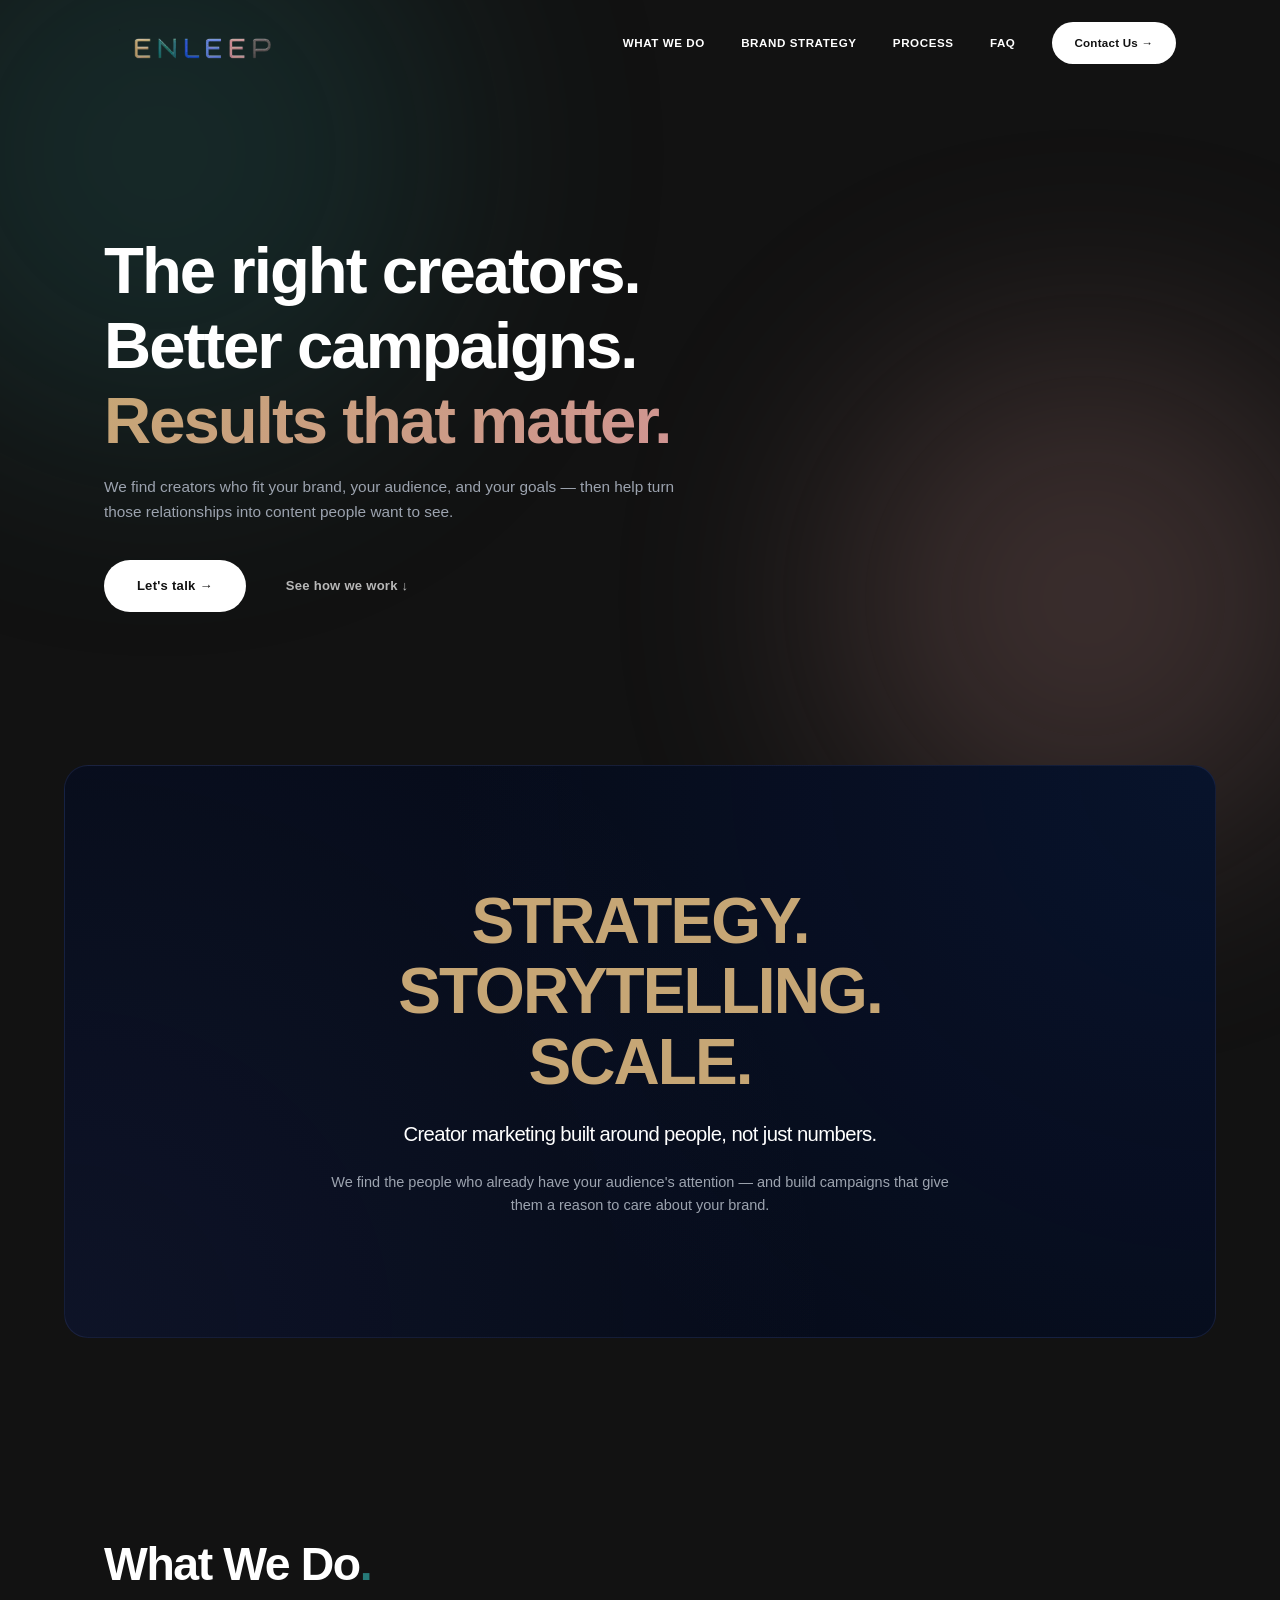
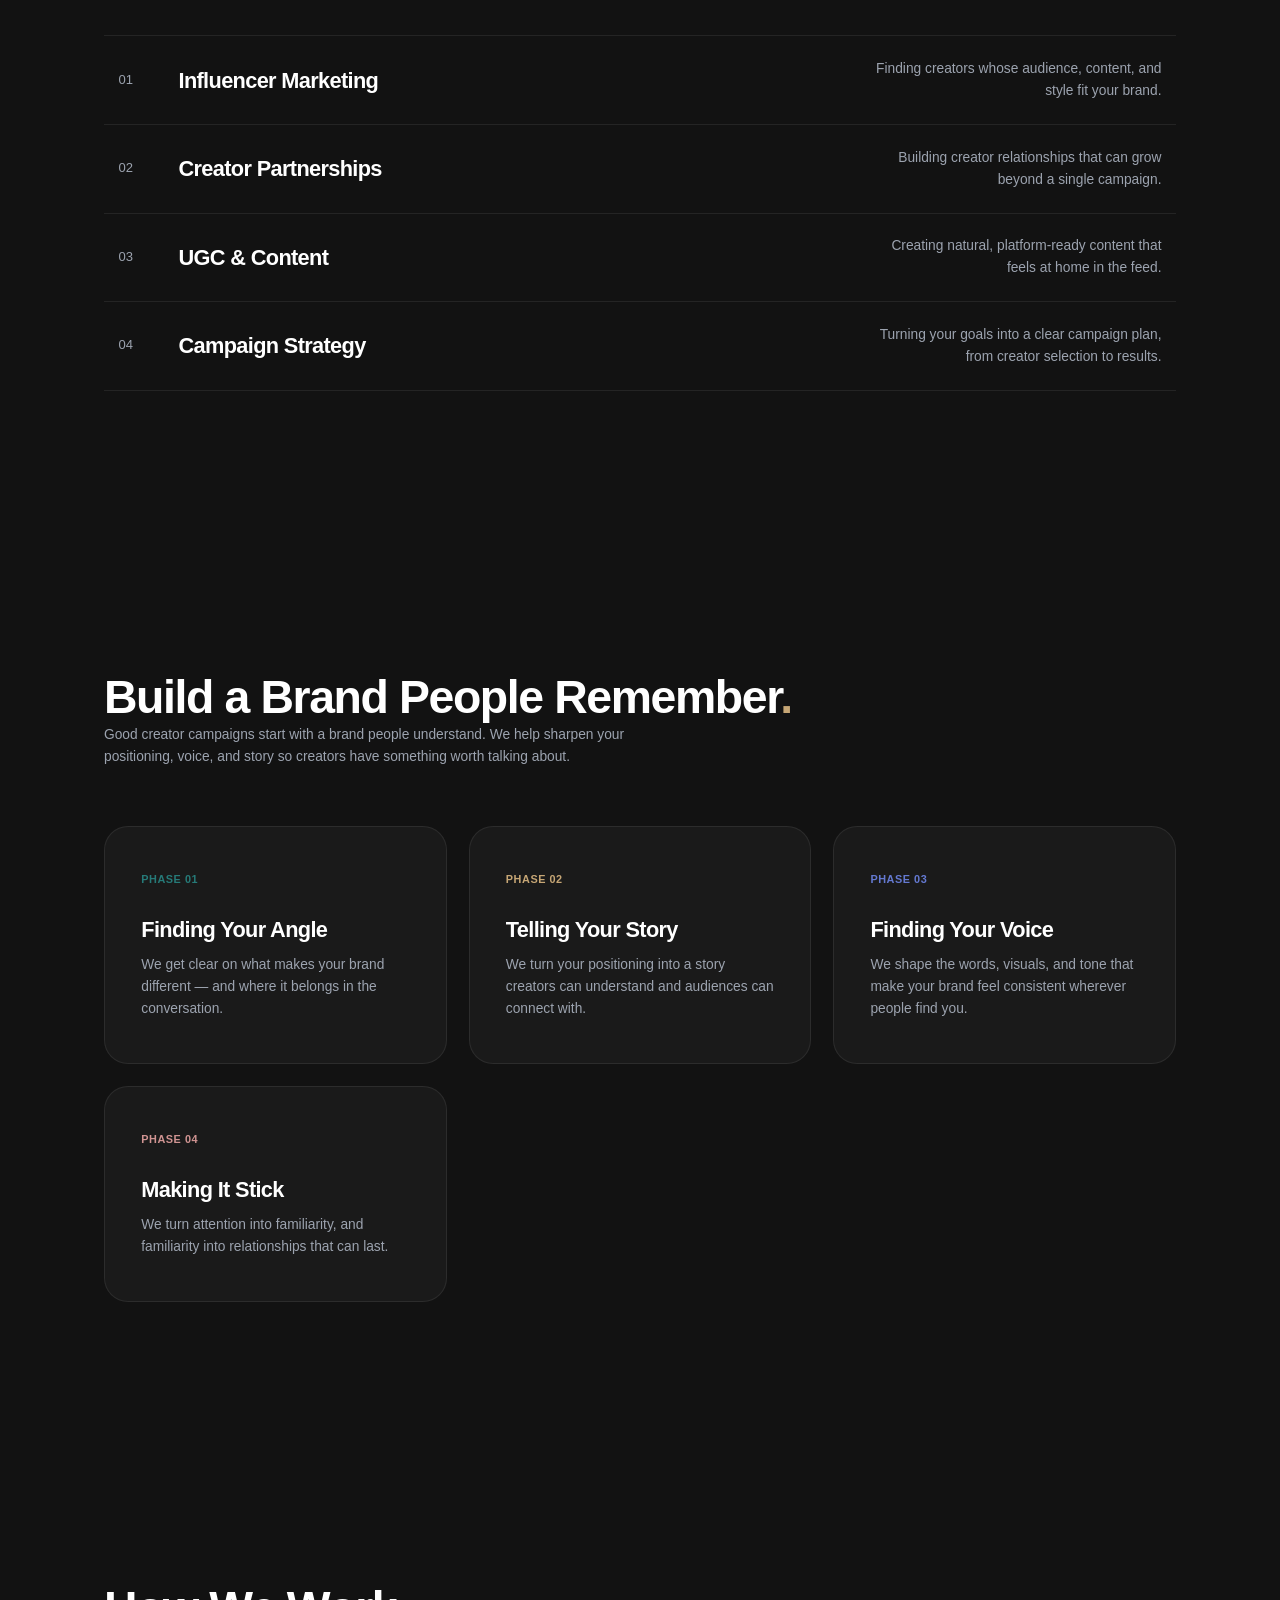
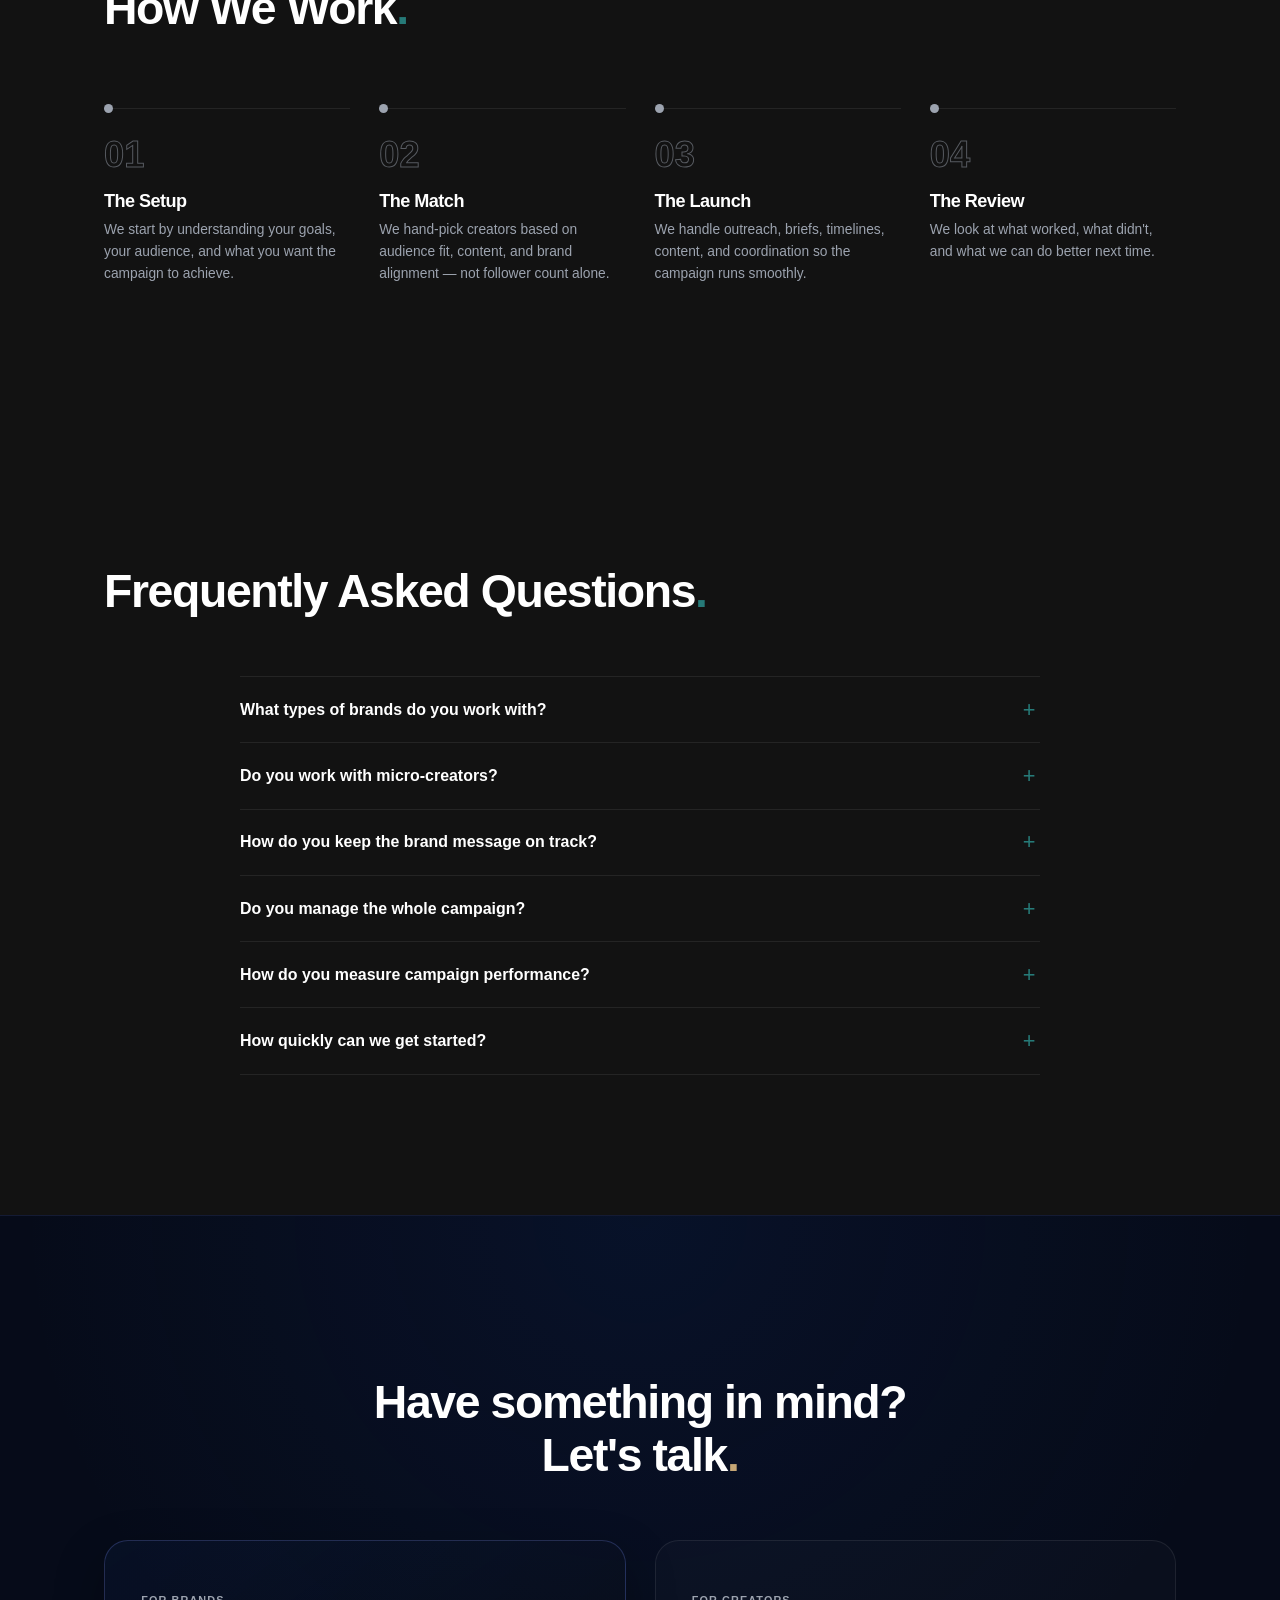
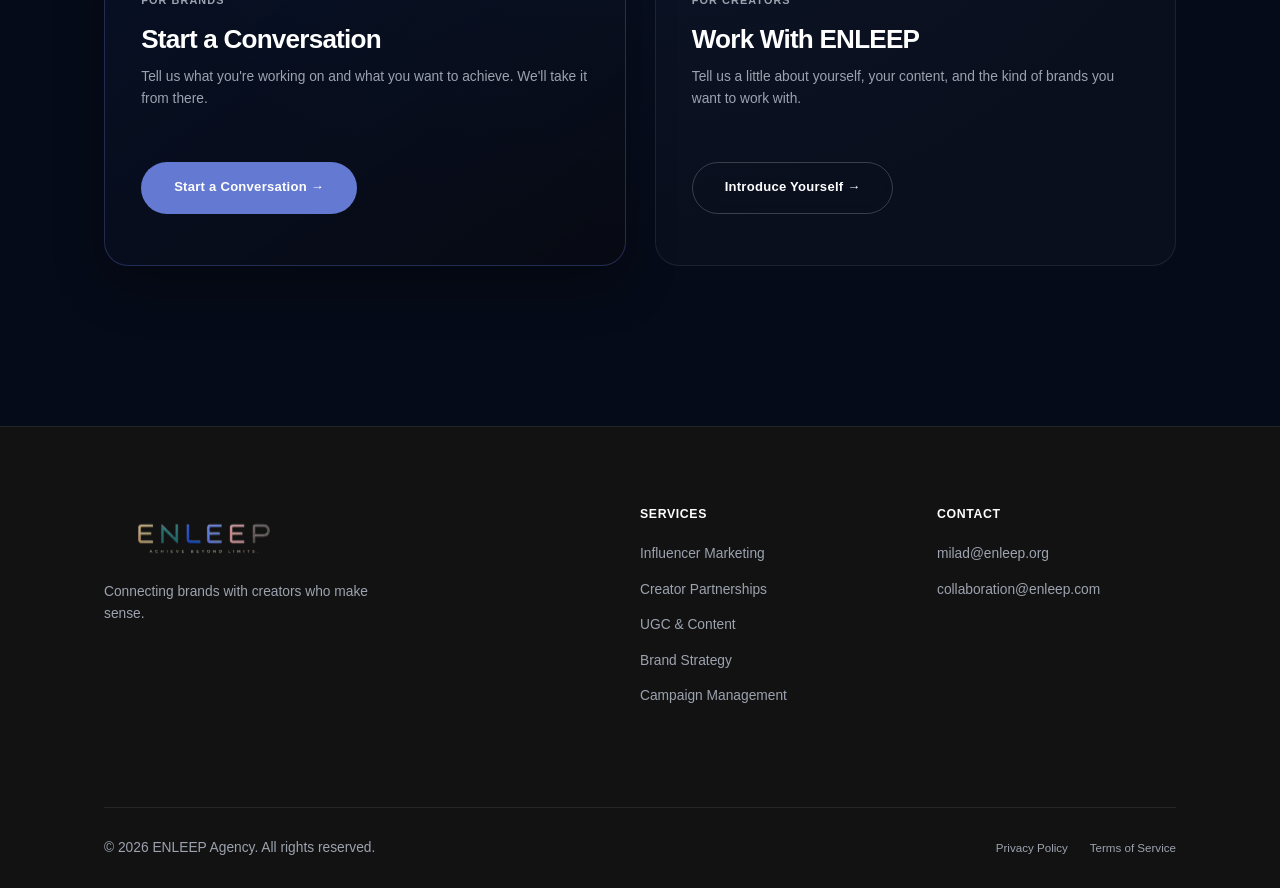
==== index.html @ 85635256 "Update index.html" ====
<!DOCTYPE html>
<html lang="en">
<head>
    <link rel="icon" type="image/png" href="favicon.png">
    <meta charset="UTF-8">
    <meta name="viewport" content="width=device-width, initial-scale=1.0">
    <title>Influencer Marketing Agency | Creator Partnerships & UGC | ENLEEP</title>
    <meta name="description" content="ENLEEP is an influencer marketing agency connecting brands with relevant creators through influencer campaigns, UGC, creator partnerships and strategic content.">
    <meta name="robots" content="index, follow">
    <link rel="canonical" href="https://enleep.com/">
    <meta property="og:title" content="ENLEEP | Influencer Marketing & Creator Partnerships">
    <meta property="og:description" content="Connect your brand with the right creators through influencer campaigns, UGC and strategic content.">
    <meta property="og:url" content="https://enleep.com/">
    <meta property="og:type" content="website">
    <meta property="og:site_name" content="ENLEEP">
    
    <!-- Stylesheet -->
    <link rel="stylesheet" href="style.css">
    
    <!-- Scripts -->
    <script src="script.js" defer></script>
    
    <!-- Structured Data / Schema -->
    <script type="application/ld+json">
    {
      "@context": "https://schema.org",
      "@type": "Organization",
      "name": "ENLEEP",
      "url": "https://enleep.com/",
      "description": "ENLEEP is an influencer marketing agency connecting brands with creators through influencer campaigns, UGC, creator partnerships and strategic content."
    }
    </script>
    <script type="application/ld+json">
    {
      "@context": "https://schema.org",
      "@type": "WebSite",
      "name": "ENLEEP",
      "url": "https://enleep.com/"
    }
    </script>
</head>
<body>

    <!-- Ambient Glows (Simplified & Calmer) -->
    <div class="ambient-orb orb-1"></div>
    <div class="ambient-orb orb-2"></div>

    <!-- HEADER -->
    <header id="navbar">
        <div class="container nav-inner">
            <a href="#home" class="logo" aria-label="Go to homepage">
                <img src="assets/logo-header-small.webp" alt="ENLEEP Logo" width="280" height="54" fetchpriority="high">
            </a>
            <button class="menu-btn" id="menu-toggle" type="button" aria-expanded="false" aria-controls="nav-links" aria-label="Open navigation menu">
                ☰
            </button>
            <nav class="nav-links" id="nav-links">
                <a href="#work" class="nav-item">What We Do</a>
                <a href="#branding" class="nav-item">Brand Strategy</a>
                <a href="#process" class="nav-item">Process</a>
                <a href="#faq" class="nav-item">FAQ</a>
                <a href="#contact" class="btn btn-primary nav-cta">Contact Us &rarr;</a>
            </nav>
        </div>
    </header>

    <main>
        <!-- HERO -->
        <section class="hero" id="home">
            <div class="container">
                <div class="hero-content">
                    <h1>The right creators.<br>Better campaigns.<br><span class="text-accent-gradient">Results that matter.</span></h1>
                    <p>We find creators who fit your brand, your audience, and your goals — then help turn those relationships into content people want to see.</p>
                    <div class="btn-wrap">
                        <a href="#contact" class="btn btn-primary">Let's talk &rarr;</a>
                        <a href="#process" class="btn btn-subtle">See how we work &darr;</a>
                    </div>
                </div>
            </div>
        </section>

        <!-- STRATEGY SECTION -->
        <section class="strategy-section">
            <div class="container">
                <div class="strategy-content">
                    <h2 class="fade-up">Strategy<span class="dot-gold">.</span><br>Storytelling<span class="dot-gold">.</span><br>Scale<span class="dot-gold">.</span></h2>
                    <h3 class="strategy-subtitle fade-up delay-1">Creator marketing built around people, not just numbers.</h3>
                    <p class="fade-up delay-2">We find the people who already have your audience's attention — and build campaigns that give them a reason to care about your brand.</p>
                </div>
            </div>
        </section>

        <!-- WHAT WE DO -->
        <section id="work">
            <div class="container">
                <h2 class="fade-up">What We Do<span class="dot-teal">.</span></h2>
                <div class="service-rows fade-up delay-1">
                    <div class="service-row">
                        <span class="s-num">01</span>
                        <h3 class="s-title">Influencer Marketing</h3>
                        <p class="s-desc">Finding creators whose audience, content, and style fit your brand.</p>
                    </div>
                    <div class="service-row">
                        <span class="s-num">02</span>
                        <h3 class="s-title">Creator Partnerships</h3>
                        <p class="s-desc">Building creator relationships that can grow beyond a single campaign.</p>
                    </div>
                    <div class="service-row">
                        <span class="s-num">03</span>
                        <h3 class="s-title">UGC & Content</h3>
                        <p class="s-desc">Creating natural, platform-ready content that feels at home in the feed.</p>
                    </div>
                    <div class="service-row">
                        <span class="s-num">04</span>
                        <h3 class="s-title">Campaign Strategy</h3>
                        <p class="s-desc">Turning your goals into a clear campaign plan, from creator selection to results.</p>
                    </div>
                </div>
            </div>
        </section>

        <!-- BRAND STRATEGY -->
        <section id="branding">
            <div class="container">
                <h2 class="fade-up">Build a Brand People Remember<span class="dot-gold">.</span></h2>
                <p class="fade-up delay-1" style="max-width: 550px;">Good creator campaigns start with a brand people understand. We help sharpen your positioning, voice, and story so creators have something worth talking about.</p>
                
                <div class="editorial-grid">
                    <div class="ed-card fade-up">
                        <span class="ed-number">Phase 01</span>
                        <h3>Finding Your Angle</h3>
                        <p>We get clear on what makes your brand different — and where it belongs in the conversation.</p>
                    </div>
                    <div class="ed-card fade-up delay-1">
                        <span class="ed-number">Phase 02</span>
                        <h3>Telling Your Story</h3>
                        <p>We turn your positioning into a story creators can understand and audiences can connect with.</p>
                    </div>
                    <div class="ed-card fade-up delay-2">
                        <span class="ed-number">Phase 03</span>
                        <h3>Finding Your Voice</h3>
                        <p>We shape the words, visuals, and tone that make your brand feel consistent wherever people find you.</p>
                    </div>
                    <div class="ed-card fade-up delay-3">
                        <span class="ed-number">Phase 04</span>
                        <h3>Making It Stick</h3>
                        <p>We turn attention into familiarity, and familiarity into relationships that can last.</p>
                    </div>
                </div>
            </div>
        </section>

        <!-- HOW WE WORK -->
        <section id="process">
            <div class="container">
                <h2 class="fade-up">How We Work<span class="dot-teal">.</span></h2>
                
                <div class="process-grid">
                    <div class="step fade-up delay-1">
                        <span class="step-num">01</span>
                        <h3>The Setup</h3>
                        <p>We start by understanding your goals, your audience, and what you want the campaign to achieve.</p>
                    </div>
                    <div class="step fade-up delay-2">
                        <span class="step-num">02</span>
                        <h3>The Match</h3>
                        <p>We hand-pick creators based on audience fit, content, and brand alignment — not follower count alone.</p>
                    </div>
                    <div class="step fade-up delay-3">
                        <span class="step-num">03</span>
                        <h3>The Launch</h3>
                        <p>We handle outreach, briefs, timelines, content, and coordination so the campaign runs smoothly.</p>
                    </div>
                    <div class="step fade-up delay-4">
                        <span class="step-num">04</span>
                        <h3>The Review</h3>
                        <p>We look at what worked, what didn't, and what we can do better next time.</p>
                    </div>
                </div>
            </div>
        </section>

        <!-- FAQ SECTION -->
        <section id="faq" class="faq-section">
            <div class="container">
                <h2 class="fade-up text-center">Frequently Asked Questions<span class="dot-teal">.</span></h2>
                
                <div class="faq-container fade-up delay-1">
                    <div class="faq-item">
                        <button class="faq-question" aria-expanded="false" aria-controls="faq-ans-1" id="faq-btn-1">
                            What types of brands do you work with? 
                            <span class="faq-icon"></span>
                        </button>
                        <div class="faq-answer-wrapper" id="faq-ans-1" role="region" aria-labelledby="faq-btn-1">
                            <div class="faq-answer">
                                <p>We work with brands that want to build stronger relationships with their audience through creators. The category matters less than the fit between the brand, creator, and audience.</p>
                            </div>
                        </div>
                    </div>
                    <div class="faq-item">
                        <button class="faq-question" aria-expanded="false" aria-controls="faq-ans-2" id="faq-btn-2">
                            Do you work with micro-creators? 
                            <span class="faq-icon"></span>
                        </button>
                        <div class="faq-answer-wrapper" id="faq-ans-2" role="region" aria-labelledby="faq-btn-2">
                            <div class="faq-answer">
                                <p>Yes. We work with creators at different stages. The right creator depends on the audience, content, campaign goal, and brand fit — not follower count alone.</p>
                            </div>
                        </div>
                    </div>
                    <div class="faq-item">
                        <button class="faq-question" aria-expanded="false" aria-controls="faq-ans-3" id="faq-btn-3">
                            How do you keep the brand message on track? 
                            <span class="faq-icon"></span>
                        </button>
                        <div class="faq-answer-wrapper" id="faq-ans-3" role="region" aria-labelledby="faq-btn-3">
                            <div class="faq-answer">
                                <p>We agree on the key messages and campaign guidelines upfront, then give creators room to communicate them in their own voice.</p>
                            </div>
                        </div>
                    </div>
                    <div class="faq-item">
                        <button class="faq-question" aria-expanded="false" aria-controls="faq-ans-4" id="faq-btn-4">
                            Do you manage the whole campaign? 
                            <span class="faq-icon"></span>
                        </button>
                        <div class="faq-answer-wrapper" id="faq-ans-4" role="region" aria-labelledby="faq-btn-4">
                            <div class="faq-answer">
                                <p>Yes. Depending on the campaign, we can handle creator selection, outreach, coordination, content, and reporting.</p>
                            </div>
                        </div>
                    </div>
                    <div class="faq-item">
                        <button class="faq-question" aria-expanded="false" aria-controls="faq-ans-5" id="faq-btn-5">
                            How do you measure campaign performance? 
                            <span class="faq-icon"></span>
                        </button>
                        <div class="faq-answer-wrapper" id="faq-ans-5" role="region" aria-labelledby="faq-btn-5">
                            <div class="faq-answer">
                                <p>We agree on the goal before the campaign starts, then track the numbers that matter for that goal — from reach and engagement to traffic and conversions.</p>
                            </div>
                        </div>
                    </div>
                    <div class="faq-item">
                        <button class="faq-question" aria-expanded="false" aria-controls="faq-ans-6" id="faq-btn-6">
                            How quickly can we get started? 
                            <span class="faq-icon"></span>
                        </button>
                        <div class="faq-answer-wrapper" id="faq-ans-6" role="region" aria-labelledby="faq-btn-6">
                            <div class="faq-answer">
                                <p>It depends on the campaign and creator requirements. Once we understand what you need, we'll give you a clear timeline.</p>
                            </div>
                        </div>
                    </div>
                </div>
            </div>
        </section>

        <!-- DUAL CTA (For Brands & Creators) -->
        <section class="cta-section" id="contact">
            <div class="container">
                <div class="cta-header">
                    <h2 class="fade-up">Have something in mind?<br>Let's talk<span class="dot-gold">.</span></h2>
                </div>
                <div class="dual-contact fade-up delay-1">
                    <!-- For Brands -->
                    <div class="contact-card primary-card">
                        <div>
                            <span class="eyebrow">For Brands</span>
                            <h3>Start a Conversation</h3>
                            <p>Tell us what you're working on and what you want to achieve. We'll take it from there.</p>
                        </div>
                        <div>
                            <a href="mailto:milad@enleep.org" class="btn btn-primary">Start a Conversation &rarr;</a>
                        </div>
                    </div>
                    
                    <!-- For Creators -->
                    <div class="contact-card secondary-card">
                        <div>
                            <span class="eyebrow">For Creators</span>
                            <h3>Work With ENLEEP</h3>
                            <p>Tell us a little about yourself, your content, and the kind of brands you want to work with.</p>
                        </div>
                        <div>
                            <a href="mailto:collaboration@enleep.com" class="btn btn-outline">Introduce Yourself &rarr;</a>
                        </div>
                    </div>
                </div>
            </div>
        </section>
    </main>

    <!-- FOOTER -->
    <footer>
        <div class="container">
            <div class="footer-grid">
                <div>
                    <a href="#home" aria-label="Go to homepage">
                        <img src="assets/logo-footer-small.webp" alt="ENLEEP Logo" class="footer-logo" width="200" height="53" decoding="async">
                    </a>
                    <p class="footer-desc">Connecting brands with creators who make sense.</p>
                </div>
                
                <div class="footer-links">
                    <h4>Services</h4>
                    <ul>
                        <li><a href="#work">Influencer Marketing</a></li>
                        <li><a href="#work">Creator Partnerships</a></li>
                        <li><a href="#work">UGC & Content</a></li>
                        <li><a href="#branding">Brand Strategy</a></li>
                        <li><a href="#process">Campaign Management</a></li>
                    </ul>
                </div>

                <div class="footer-links" id="footer-contact">
                    <h4>Contact</h4>
                    <ul>
                        <li><a href="mailto:milad@enleep.org">milad@enleep.org</a></li>
                        <li><a href="mailto:collaboration@enleep.com">collaboration@enleep.com</a></li>
                    </ul>
                </div>
            </div>

            <div class="footer-bottom">
                <p>&copy; 2026 ENLEEP Agency. All rights reserved.</p>
                <div style="display: flex; gap: 1.5rem;">
                    <a href="privacy.html">Privacy Policy</a>
                    <a href="terms.html">Terms of Service</a>
                </div>
            </div>
        </div>
    </footer>
</body>
</html>
---- style.css ----
/* ==========================================
    AGENCY DESIGN SYSTEM & VARIABLES
    ========================================== */
:root {
    /* Backgrounds */
    --color-bg-main: #121212;
    --color-bg-secondary: #1A1A1A;
    --color-bg-deep: #0A0A0A;
    --color-bg-navy: #060B19;

    /* Brand Colors */
    --color-brand-gold: #C6A675;
    --color-brand-teal: #267A78;
    --color-brand-blue: #184DB3;
    --color-brand-periwinkle: #6479D1;
    --color-brand-rose: #D09492;
    --color-brand-taupe: #867D7A;

    /* Typography */
    --color-text-primary: #FFFFFF;
    --color-text-muted: #9CA3AF;
    --font-main: -apple-system, BlinkMacSystemFont, "Segoe UI", Roboto, Helvetica, Arial, sans-serif;
    
    /* Utilities */
    --transition-fast: all 0.3s cubic-bezier(0.25, 1, 0.5, 1);
    --transition-smooth: all 0.6s cubic-bezier(0.16, 1, 0.3, 1);
    --border-light: rgba(255, 255, 255, 0.08);
    --radius-lg: 24px;
}

/* Reset & Base Setup */
* { margin: 0; padding: 0; box-sizing: border-box; }
html { scroll-behavior: smooth; font-size: 14.5px; } 

body {
    font-family: var(--font-main);
    background-color: var(--color-bg-main);
    color: var(--color-text-primary);
    line-height: 1.6;
    -webkit-font-smoothing: antialiased;
    -moz-osx-font-smoothing: grayscale;
    overflow-x: hidden;
}

/* Accessibility: Visible Focus States */
*:focus-visible {
    outline: 2px solid var(--color-brand-gold);
    outline-offset: 4px;
}

/* Ambient Orbs */
.ambient-orb {
    position: fixed;
    border-radius: 50%;
    filter: blur(120px);
    opacity: 0.22;
    z-index: -1;
    pointer-events: none;
}
.orb-1 { top: -15%; left: -10%; width: 45vw; height: 45vw; background: var(--color-brand-teal); }
.orb-2 { bottom: 5%; right: -5%; width: 40vw; height: 40vw; background: var(--color-brand-rose); }
.orb-3 { top: 35%; left: 50%; width: 35vw; height: 35vw; background: var(--color-brand-periwinkle); opacity: 0.15; transform: translate(-50%, -50%); }
.orb-4 { bottom: -10%; left: 10%; width: 30vw; height: 30vw; background: var(--color-brand-gold); opacity: 0.12; }

/* Typography */
h1, h2, h3, h4 {
    font-weight: 800;
    letter-spacing: -0.03em;
    line-height: 1.15;
    color: var(--color-text-primary);
}

h1 { font-size: clamp(2.8rem, 6vw, 4.5rem); } 
h2 { font-size: clamp(2rem, 4vw, 3.2rem); } 
h3 { font-size: clamp(1.2rem, 2vw, 1.5rem); } 
h4 { font-size: 1.05rem; }

p {
    font-size: 0.95rem;
    font-weight: 400;
    color: var(--color-text-muted);
}

.text-accent-gradient {
    background: linear-gradient(135deg, var(--color-brand-gold), var(--color-brand-rose));
    -webkit-background-clip: text;
    -webkit-text-fill-color: transparent;
}

.dot-teal { color: var(--color-brand-teal); }
.dot-gold { color: var(--color-brand-gold); }

/* Layout */
.container {
    width: 100%;
    max-width: 1200px;
    margin: 0 auto;
    padding: 0 5%;
}

section {
    padding: 140px 0;
    position: relative;
}

a {
    text-decoration: none;
    color: inherit;
    transition: var(--transition-fast);
}

/* Buttons */
.btn-wrap {
    display: flex;
    gap: 1.2rem;
    flex-wrap: wrap;
    margin-top: 2.5rem;
}

.btn {
    display: inline-flex;
    align-items: center;
    justify-content: center;
    padding: 1rem 2.2rem;
    font-weight: 700;
    font-size: 0.9rem;
    letter-spacing: 0.02em;
    border-radius: 100px;
    cursor: pointer;
    transition: var(--transition-smooth);
    text-align: center;
    border: 1px solid transparent;
}

.btn-primary {
    background-color: var(--color-text-primary);
    color: var(--color-bg-main);
}

.btn-primary:hover {
    transform: translateY(-3px);
    box-shadow: 0 10px 20px rgba(255,255,255,0.15);
    background-color: var(--color-brand-gold);
    color: #fff;
}

.btn-outline {
    background-color: transparent;
    color: var(--color-text-primary);
    border-color: var(--border-light);
    backdrop-filter: blur(10px);
}

.btn-outline:hover {
    border-color: var(--color-brand-teal);
    color: var(--color-brand-teal);
    background-color: rgba(38,122,120,0.05);
    transform: translateY(-3px);
}

.btn-subtle {
    background-color: transparent;
    color: var(--color-text-primary);
    opacity: 0.7;
    padding: 1rem 1.5rem;
}

.btn-subtle:hover {
    opacity: 1;
    transform: translateY(-3px);
    background-color: rgba(255,255,255,0.03);
    border-radius: 100px;
}

/* Scroll Animations */
.fade-up {
    opacity: 1;
    transform: none;
    transition: var(--transition-smooth);
}

.fade-up.in-view {
    opacity: 1;
    transform: translateY(0);
}

.delay-1 { transition-delay: 0.1s; }
.delay-2 { transition-delay: 0.2s; }
.delay-3 { transition-delay: 0.3s; }

/* ==========================================
    HEADER & NAVIGATION
    ========================================== */
header {
    position: fixed;
    top: 0;
    width: 100%;
    z-index: 100;
    padding: 1.5rem 0;
    transition: var(--transition-smooth);
}

header.scrolled {
    padding: 1rem 0;
    background: rgba(18,18,18,0.9);
    backdrop-filter: blur(20px);
    border-bottom: 1px solid var(--border-light);
}

.nav-inner {
    display: flex;
    justify-content: space-between;
    align-items: center;
}

.logo img {
    width: 200px;
    height: auto;
    transition: opacity 0.3s ease;
    display: block;
}

.logo:hover img {
    opacity: 0.7;
}

.nav-links {
    display: flex;
    gap: 2.5rem;
    align-items: center;
}

.nav-links a.nav-item {
    font-size: 0.8rem;
    font-weight: 600;
    text-transform: uppercase;
    letter-spacing: 0.05em;
    color: var(--color-text-primary);
    position: relative;
}

.nav-links a.nav-item::after {
    content: '';
    position: absolute;
    bottom: -4px;
    left: 0;
    width: 0;
    height: 1px;
    background: var(--color-brand-gold);
    transition: var(--transition-smooth);
}

.nav-links a.nav-item:hover::after {
    width: 100%;
}

.nav-cta {
    padding: 0.75rem 1.5rem;
    font-size: 0.8rem;
}

.menu-btn {
    display: none;
    background: none;
    border: none;
    color: #fff;
    font-size: 1.8rem;
    cursor: pointer;
    padding: 0.5rem;
}

/* ==========================================
    HERO
    ========================================== */
.hero {
    min-height: 85vh;
    display: flex;
    align-items: center;
    padding-top: 140px;
    padding-bottom: 60px;
}

.hero-content {
    max-width: 850px;
}

.hero h1 {
    margin-bottom: 1.2rem;
}

.hero p {
    font-size: clamp(1.05rem, 1.2vw, 1.2rem);
    max-width: 600px;
    color: var(--color-text-muted);
}

/* ==========================================
    STRATEGY SECTION
    ========================================== */
.strategy-section {
    padding: 120px 0;
    margin: 0 5% 60px;
    background-color: var(--color-bg-navy);
    background-image: 
        radial-gradient(circle at 100% 0%, rgba(24, 77, 179, 0.12) 0%, transparent 60%),
        radial-gradient(circle at 0% 100%, rgba(100, 121, 209, 0.08) 0%, transparent 60%);
    border-radius: var(--radius-lg);
    border: 1px solid rgba(100, 121, 209, 0.15);
    text-align: center;
}

.strategy-content {
    max-width: 900px;
    margin: 0 auto;
    padding: 0 2rem;
}

.strategy-content h2 {
    font-size: clamp(2.5rem, 5vw, 4.5rem);
    color: var(--color-brand-gold);
    text-transform: uppercase;
    line-height: 1.1;
    margin-bottom: 1.5rem;
}

.strategy-subtitle {
    font-size: clamp(1.1rem, 2vw, 1.4rem);
    color: var(--color-text-primary);
    font-weight: 500;
    margin-bottom: 1.5rem;
    line-height: 1.5;
}

.strategy-content p {
    font-size: 1rem;
    color: var(--color-text-muted);
    max-width: 650px;
    margin: 0 auto;
}

/* ==========================================
    WHAT WE DO
    ========================================== */
.service-rows {
    margin-top: 3rem;
    border-top: 1px solid var(--border-light);
}

.service-row {
    display: grid;
    grid-template-columns: 60px 1.4fr 1fr;
    align-items: center;
    padding: 1.5rem 1rem;
    border-bottom: 1px solid var(--border-light);
    transition: var(--transition-smooth);
}

.service-row:hover {
    padding-left: 2rem;
    border-bottom-color: transparent;
}

.service-row:nth-child(1):hover { background-color: var(--color-brand-teal); }
.service-row:nth-child(2):hover { background-color: var(--color-brand-blue); }
.service-row:nth-child(3):hover { background-color: var(--color-brand-periwinkle); }
.service-row:nth-child(4):hover { background-color: var(--color-brand-rose); }

.service-row:hover * { color: #fff; }

.s-num {
    font-size: 0.9rem;
    font-weight: 500;
    color: var(--color-text-muted);
    transition: var(--transition-fast);
}

.s-title {
    font-size: clamp(1.2rem, 2vw, 1.5rem);
    font-weight: 700;
    transition: var(--transition-fast);
    margin: 0;
}

.s-desc {
    font-size: 0.95rem;
    color: var(--color-text-muted);
    transition: var(--transition-fast);
    justify-self: end;
    text-align: right;
    max-width: 300px;
    margin: 0;
}

/* ==========================================
    BRAND STRATEGY
    ========================================== */
.editorial-grid {
    display: grid;
    grid-template-columns: repeat(auto-fit, minmax(260px, 1fr));
    gap: 1.5rem;
    margin-top: 4rem;
}

.ed-card {
    padding: 3rem 2.5rem;
    border: 1px solid var(--border-light);
    border-radius: var(--radius-lg);
    background: var(--color-bg-secondary);
    transition: var(--transition-smooth);
}

.ed-card:nth-child(1):hover {
    border-color: var(--color-brand-teal);
    transform: translateY(-5px);
    background: rgba(38,122,120,0.05);
}

.ed-card:nth-child(2):hover {
    border-color: var(--color-brand-gold);
    transform: translateY(-5px);
    background: rgba(198,166,117,0.05);
}

.ed-card:nth-child(3):hover {
    border-color: var(--color-brand-periwinkle);
    transform: translateY(-5px);
    background: rgba(100,121,209,0.05);
}

.ed-card:nth-child(4):hover {
    border-color: var(--color-brand-rose);
    transform: translateY(-5px);
    background: rgba(208,148,146,0.05);
}

.ed-number {
    font-size: 0.75rem;
    font-weight: 700;
    letter-spacing: 0.05em;
    text-transform: uppercase;
    margin-bottom: 2rem;
    display: block;
}

.ed-card:nth-child(1) .ed-number { color: var(--color-brand-teal); }
.ed-card:nth-child(2) .ed-number { color: var(--color-brand-gold); }
.ed-card:nth-child(3) .ed-number { color: var(--color-brand-periwinkle); }
.ed-card:nth-child(4) .ed-number { color: var(--color-brand-rose); }

.ed-card h3 {
    margin-bottom: 0.8rem;
}

/* ==========================================
    HOW WE WORK
    ========================================== */
.process-grid {
    display: grid;
    grid-template-columns: repeat(4, 1fr);
    gap: 2rem;
    margin-top: 5rem;
}

.step {
    padding-top: 2rem;
    position: relative;
    transition: var(--transition-smooth);
}

.step::before {
    content: '';
    position: absolute;
    top: 0;
    left: 0;
    right: 0;
    height: 1px;
    background: var(--border-light);
    transition: var(--transition-smooth);
}

.step::after {
    content: '';
    position: absolute;
    top: -4px;
    left: 0;
    width: 9px;
    height: 9px;
    border-radius: 50%;
    background: var(--color-text-muted);
    transition: var(--transition-smooth);
}

.step:hover::before { background: var(--color-brand-gold); }
.step:hover::after {
    background: var(--color-brand-gold);
    box-shadow: 0 0 12px rgba(198, 166, 117, 0.6);
}

.step-num {
    font-size: 2.5rem;
    font-weight: 800;
    color: transparent;
    -webkit-text-stroke: 1px var(--color-text-muted);
    opacity: 0.5;
    line-height: 1;
    margin-bottom: 1.2rem;
    display: block;
    transition: var(--transition-smooth);
}

.step:hover .step-num {
    -webkit-text-stroke: 1px var(--color-brand-gold);
    opacity: 1;
}

.step h3 {
    font-size: 1.25rem;
    margin-bottom: 0.5rem;
    color: var(--color-text-primary);
}


/* ==========================================
    FAQ SECTION
    ========================================== */
.faq-container {
    max-width: 800px;
    margin: 4rem auto 0;
    border-top: 1px solid var(--border-light);
}

.faq-item {
    border-bottom: 1px solid var(--border-light);
    transition: var(--transition-fast);
}

.faq-question {
    width: 100%;
    text-align: left;
    background: none;
    border: none;
    font-family: inherit;
    font-size: 1.1rem;
    font-weight: 600;
    color: var(--color-text-primary);
    display: flex;
    justify-content: space-between;
    align-items: center;
    cursor: pointer;
    padding: 1.5rem 0;
    margin: 0;
    transition: var(--transition-fast);
}

.faq-question:hover {
    color: var(--color-brand-gold);
}

.faq-icon {
    position: relative;
    width: 1.5rem;
    height: 1.5rem;
    display: flex;
    align-items: center;
    justify-content: center;
    color: var(--color-brand-teal);
    font-size: 1.5rem;
    font-weight: 300;
    flex-shrink: 0;
    margin-left: 1rem;
}

.faq-icon::before { content: '+'; position: absolute; }
.faq-question[aria-expanded="true"] .faq-icon::before { content: '−'; }

.faq-answer-wrapper {
    display: grid;
    grid-template-rows: 0fr;
    transition: grid-template-rows 0.4s cubic-bezier(0.16, 1, 0.3, 1);
}

.faq-question[aria-expanded="true"] + .faq-answer-wrapper {
    grid-template-rows: 1fr;
}

.faq-answer { overflow: hidden; }

.faq-answer p {
    margin-top: 0;
    margin-bottom: 1.5rem;
    font-size: 0.95rem;
    color: var(--color-text-muted);
    line-height: 1.6;
    padding-right: 2rem;
}

/* ==========================================
    DUAL CTA SECTION
    ========================================== */
.cta-section {
    padding: 160px 0;
    background-color: var(--color-bg-navy);
    background-image: radial-gradient(circle at 50% 0%, rgba(24, 77, 179, 0.1) 0%, transparent 60%);
    border-top: 1px solid rgba(100, 121, 209, 0.15);
}

.cta-header {
    text-align: center;
    max-width: 800px;
    margin: 0 auto 4rem;
}

.dual-contact {
    display: grid;
    grid-template-columns: repeat(auto-fit, minmax(300px, 1fr));
    gap: 2rem;
}

.contact-card {
    padding: 3.5rem 2.5rem;
    border-radius: var(--radius-lg);
    transition: var(--transition-smooth);
    display: flex;
    flex-direction: column;
    justify-content: space-between;
}

/* Primary Card (Brands) */
.contact-card.primary-card {
    background: linear-gradient(145deg, rgba(24, 77, 179, 0.08) 0%, rgba(10, 10, 10, 0.4) 100%);
    border: 1px solid rgba(100, 121, 209, 0.3);
    box-shadow: 0 20px 50px rgba(0,0,0,0.3);
}

.contact-card.primary-card:hover {
    border-color: var(--color-brand-periwinkle);
    background: linear-gradient(145deg, rgba(24, 77, 179, 0.15) 0%, rgba(10, 10, 10, 0.4) 100%);
    transform: translateY(-5px);
}

.contact-card.primary-card .btn-primary {
    background-color: var(--color-brand-periwinkle);
    color: #fff;
}

.contact-card.primary-card .btn-primary:hover {
    background-color: var(--color-brand-blue);
}

/* Secondary Card (Creators) */
.contact-card.secondary-card {
    background: rgba(255,255,255,0.02);
    border: 1px solid var(--border-light);
}

.contact-card.secondary-card:hover {
    border-color: rgba(208, 148, 146, 0.4);
    background: rgba(208, 148, 146, 0.05);
    transform: translateY(-5px);
}

.contact-card.secondary-card .btn-outline {
    border-color: rgba(255,255,255,0.2);
}

.contact-card.secondary-card .btn-outline:hover {
    border-color: var(--color-brand-rose);
    color: var(--color-brand-rose);
}

.eyebrow {
    display: block;
    font-size: 0.75rem;
    font-weight: 700;
    text-transform: uppercase;
    letter-spacing: 0.1em;
    color: var(--color-text-muted);
    margin-bottom: 1rem;
}

.contact-card h3 {
    font-size: 1.8rem;
    margin-bottom: 0.8rem;
}

.contact-card p {
    margin-bottom: 2.5rem;
    min-height: 60px;
}

/* ==========================================
    FOOTER
    ========================================== */
footer {
    padding: 80px 0 0;
    background-color: var(--color-bg-main);
    border-top: 1px solid var(--border-light);
}

.footer-grid {
    display: grid;
    grid-template-columns: 2fr 1fr 1fr;
    gap: 4rem;
    margin-bottom: 6rem;
}

.footer-logo {
    width: 200px;
    height: auto;
    aspect-ratio: 350 / 92;
    margin-bottom: 1.5rem;
    display: block;
}

.footer-desc {
    color: var(--color-text-muted);
    max-width: 280px;
    font-size: 0.95rem;
    line-height: 1.6;
}

.footer-links h4 {
    font-size: 0.85rem;
    letter-spacing: 0.05em;
    text-transform: uppercase;
    margin-bottom: 1.5rem;
    color: var(--color-text-primary);
}

.footer-links ul li { margin-bottom: 0.85rem; list-style: none; }

.footer-links a {
    font-size: 0.95rem;
    color: var(--color-text-muted);
    transition: var(--transition-fast);
}

.footer-links a:hover { color: var(--color-brand-gold); }

.footer-bottom {
    border-top: 1px solid var(--border-light);
    padding: 2rem 0;
    display: flex;
    justify-content: space-between;
    align-items: center;
    color: var(--color-text-muted);
    font-size: 0.8rem;
}


/* ==========================================
   RESPONSIVE / MOBILE 
   ========================================== */
@media (max-width: 900px) {
    .nav-links { gap: 1.5rem; }
    .logo img { width: 170px; }
    .service-row { grid-template-columns: 50px 1.4fr 1fr; }
    .process-grid { grid-template-columns: repeat(2, 1fr); }
    .footer-grid { grid-template-columns: 1fr 1fr; }
}

@media (max-width: 768px) {
    section { padding: 90px 0; }
    header { padding: 1rem 0; }
    .logo img { width: 150px; }

    /* Mobile Menu Settings */
    .menu-btn {
        display: flex;
        align-items: center;
        justify-content: center;
        position: relative;
        z-index: 110;
        width: 44px;
        height: 44px;
        padding: 0;
        background: transparent;
        border: 0;
        color: #fff;
        font-size: 1.8rem;
        cursor: pointer;
    }

    .nav-links { display: none; }

    .nav-links.active {
        display: flex;
        position: absolute;
        top: 80px; 
        left: 5%;
        right: 5%;
        flex-direction: column;
        align-items: stretch;
        gap: 0;
        padding: 1.5rem;
        background: rgba(18, 18, 18, 0.98);
        border: 1px solid var(--border-light);
        border-radius: 18px;
        box-shadow: 0 20px 50px rgba(0, 0, 0, 0.4);
        backdrop-filter: blur(20px);
        -webkit-backdrop-filter: blur(20px);
        z-index: 105;
    }

    .nav-links.active .nav-item {
        display: block;
        width: 100%;
        padding: 1rem;
        border-bottom: 1px solid var(--border-light);
    }
    
    .nav-links.active .nav-item:last-of-type {
        border-bottom: none;
    }

    .nav-links.active .nav-cta {
        width: 100%;
        margin-top: 1rem;
    }

    /* Services Layout Mobile */
    .service-row {
        grid-template-columns: 40px 1fr;
        gap: 0.75rem;
        padding: 1.25rem 0.5rem;
    }

    .s-desc {
        grid-column: 2;
        justify-self: start;
        text-align: left;
        max-width: 100%;
        margin-top: 0.25rem;
    }

    /* Process Mobile */
    .process-grid {
        grid-template-columns: 1fr;
        gap: 2.5rem;
    }

    /* Footer Mobile */
    .footer-grid {
        grid-template-columns: 1fr;
        gap: 3rem;
        margin-bottom: 4rem;
    }

    .footer-bottom {
        flex-direction: column;
        align-items: flex-start;
        gap: 1rem;
    }
}

@media (max-width: 480px) {
    .container { padding: 0 6%; }
    .btn { padding: 0.9rem 1.6rem; }
    
    .strategy-section {
        margin-left: 3%;
        margin-right: 3%;
        padding: 80px 0;
    }

    .strategy-content { padding: 0 1.25rem; }
    .service-row { padding: 1.15rem 0; }
    .footer-logo { width: 170px; }
    
    .nav-links.active {
        left: 6%;
        right: 6%;
    }
}
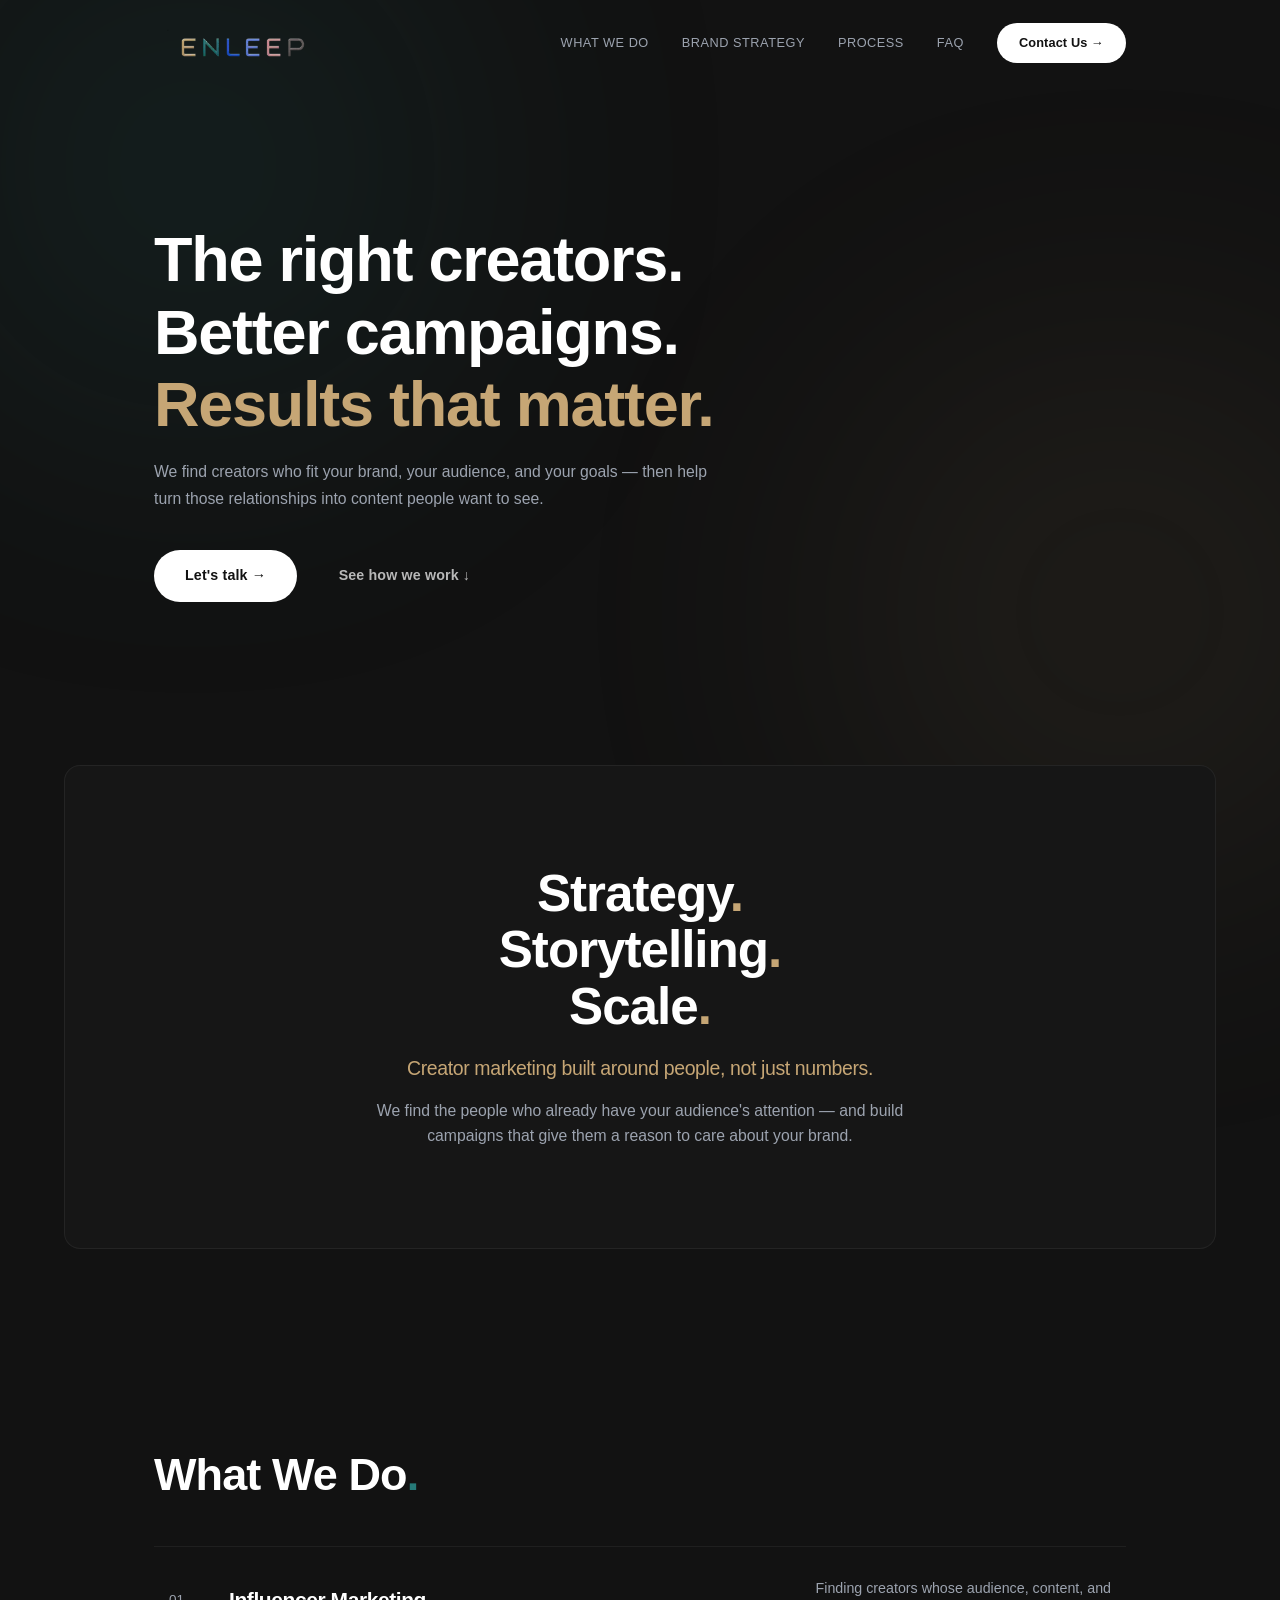
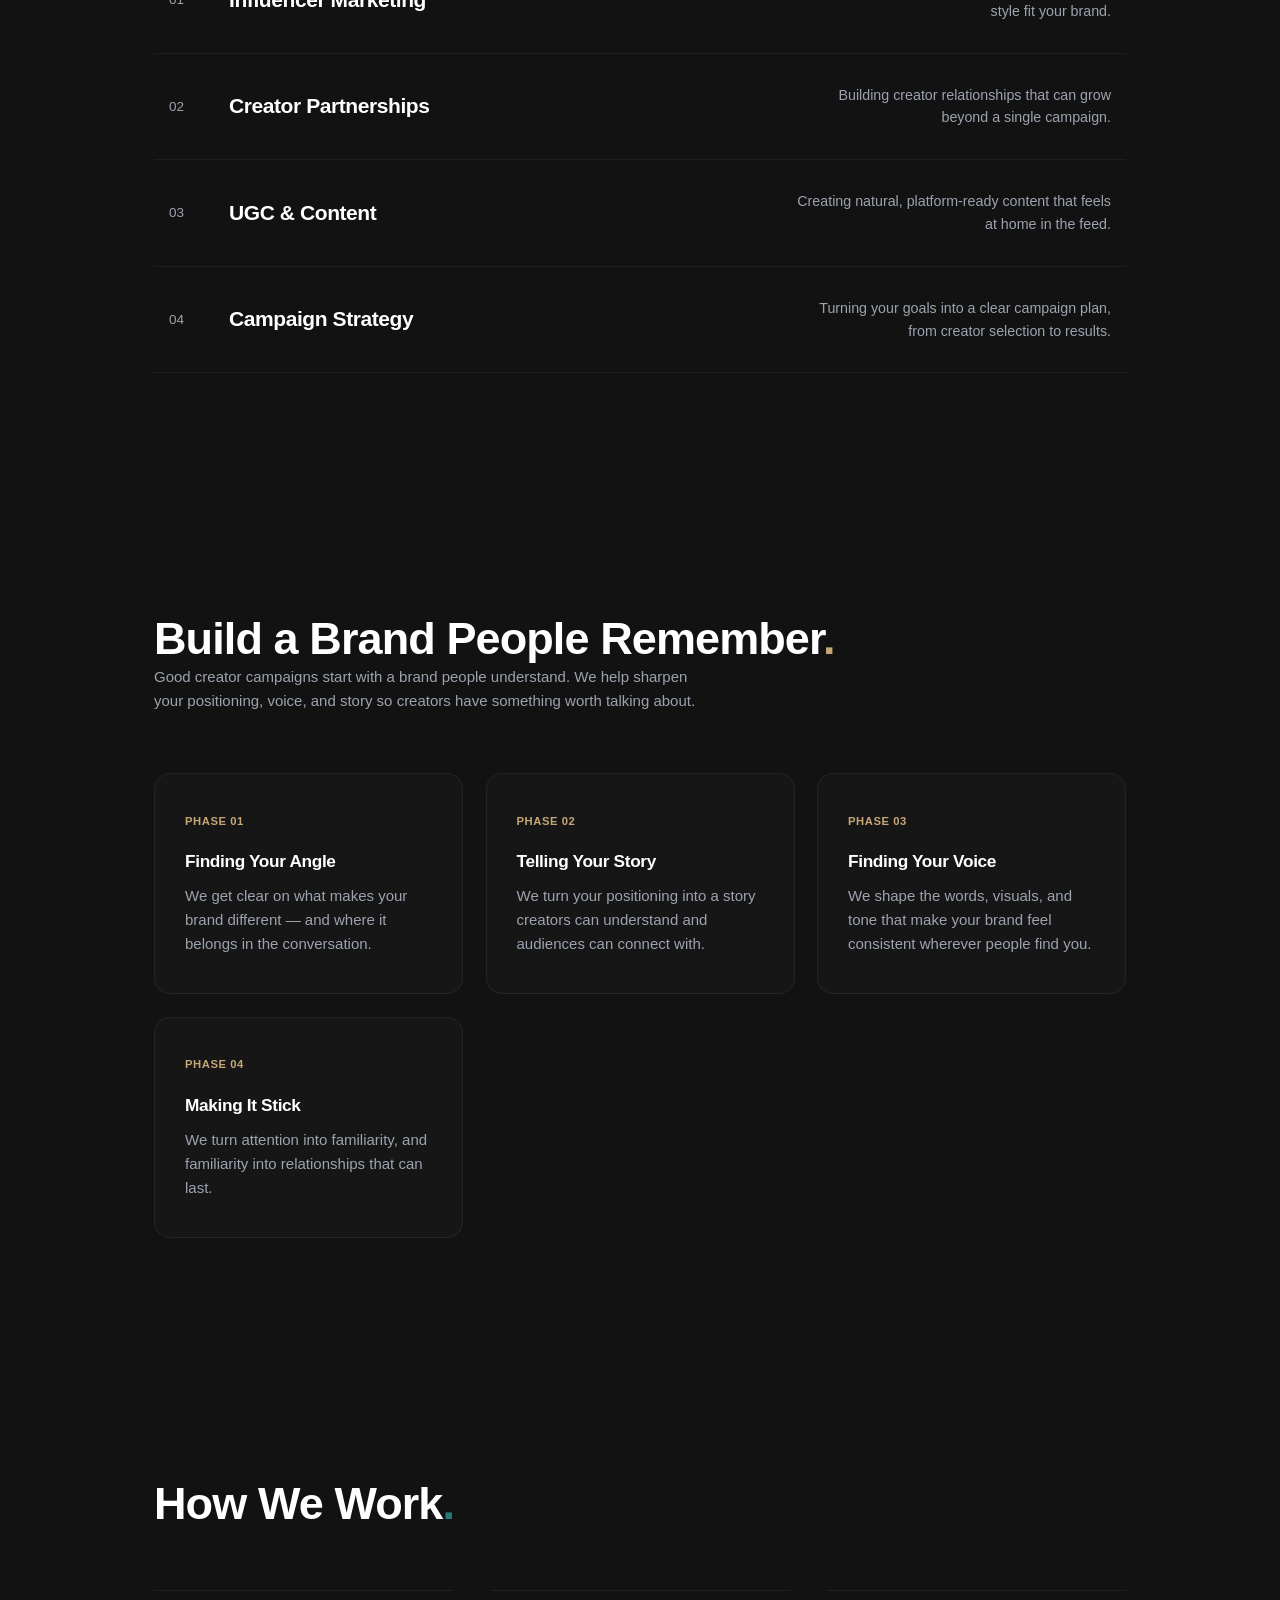
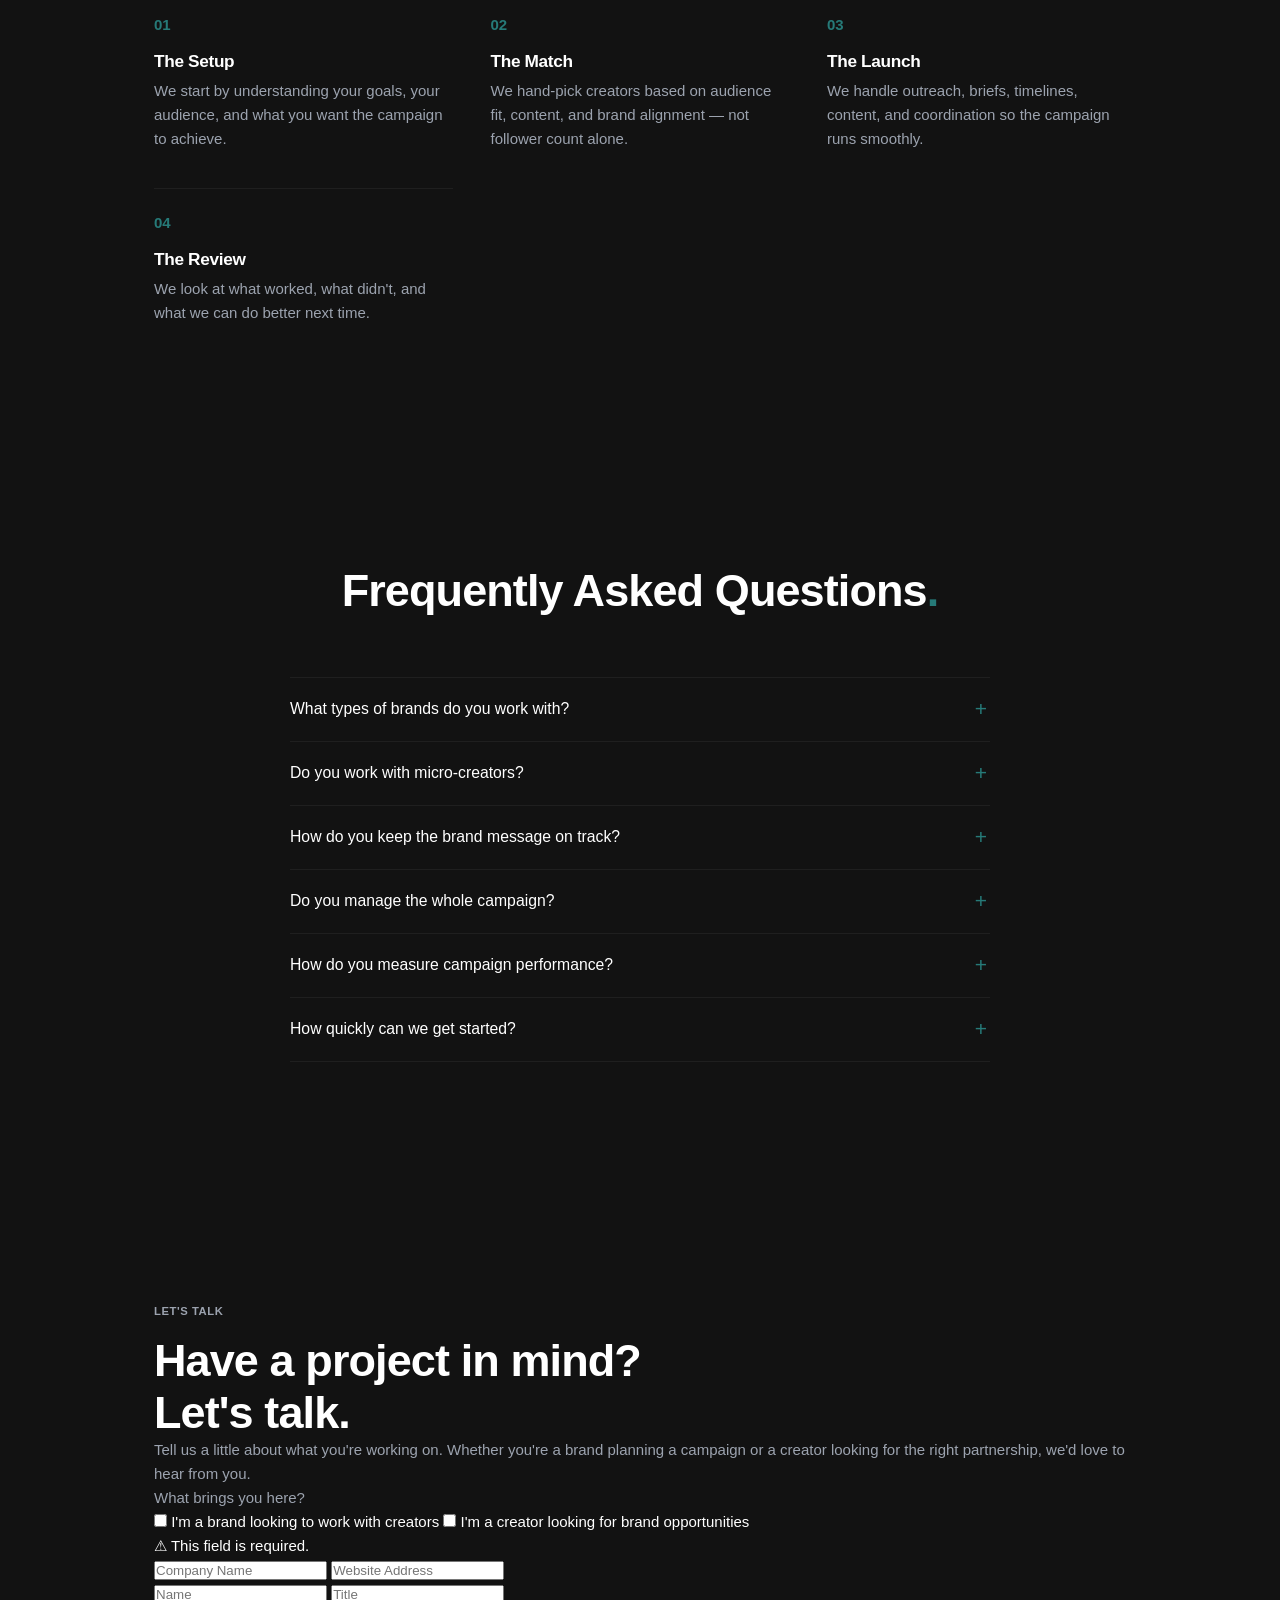
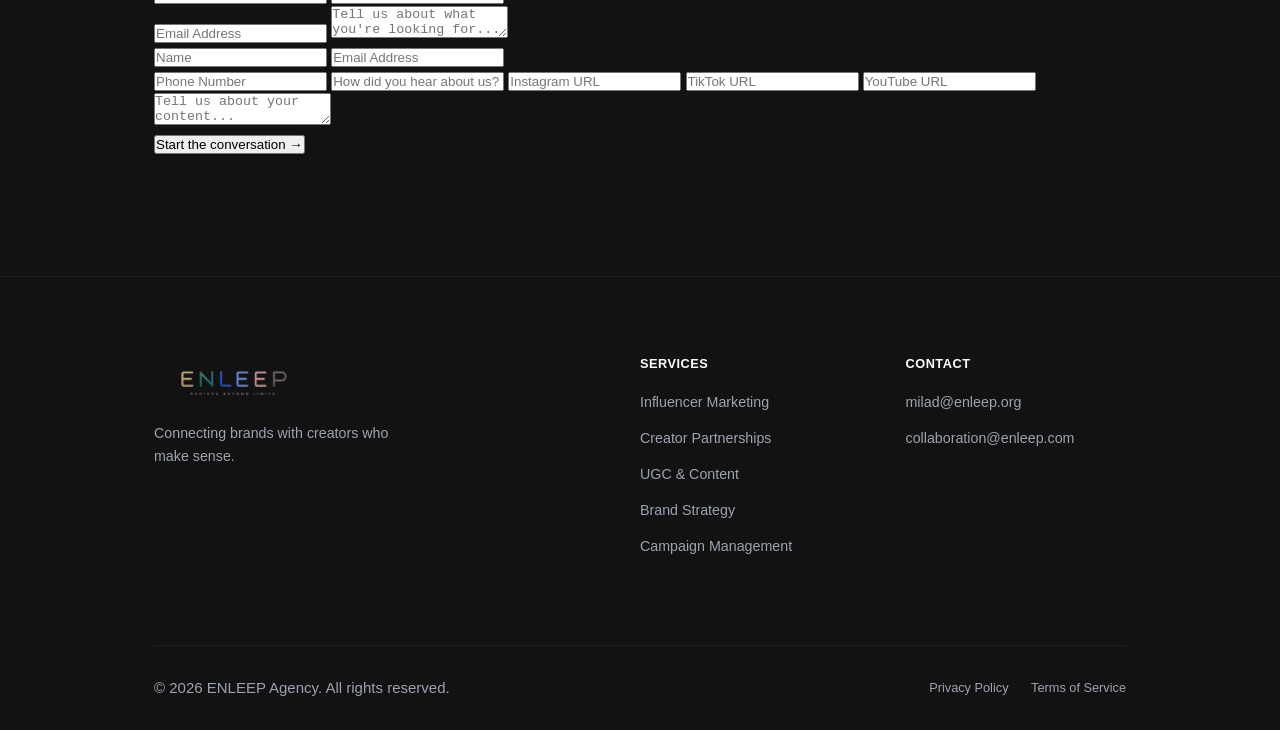
==== commit 92367581: "Update index.html" ====
--- a/index.html
+++ b/index.html
@@ -59,7 +59,7 @@
                 <a href="#branding" class="nav-item">Brand Strategy</a>
                 <a href="#process" class="nav-item">Process</a>
                 <a href="#faq" class="nav-item">FAQ</a>
-                <a href="#contact" class="btn btn-primary nav-cta">Contact Us &rarr;</a>
+                <a href="#footer-contact" class="btn btn-primary nav-cta">Contact Us &rarr;</a>
             </nav>
         </div>
     </header>
@@ -72,7 +72,7 @@
                     <h1>The right creators.<br>Better campaigns.<br><span class="text-accent-gradient">Results that matter.</span></h1>
                     <p>We find creators who fit your brand, your audience, and your goals — then help turn those relationships into content people want to see.</p>
                     <div class="btn-wrap">
-                        <a href="#contact" class="btn btn-primary">Let's talk &rarr;</a>
+                        <a href="#footer-contact" class="btn btn-primary">Let's talk &rarr;</a>
                         <a href="#process" class="btn btn-subtle">See how we work &darr;</a>
                     </div>
                 </div>
@@ -257,38 +257,150 @@
         </section>
 
         <!-- DUAL CTA (For Brands & Creators) -->
-        <section class="cta-section" id="contact">
-            <div class="container">
-                <div class="cta-header">
-                    <h2 class="fade-up">Have something in mind?<br>Let's talk<span class="dot-gold">.</span></h2>
-                </div>
-                <div class="dual-contact fade-up delay-1">
-                    <!-- For Brands -->
-                    <div class="contact-card primary-card">
-                        <div>
-                            <span class="eyebrow">For Brands</span>
-                            <h3>Start a Conversation</h3>
-                            <p>Tell us what you're working on and what you want to achieve. We'll take it from there.</p>
-                        </div>
-                        <div>
-                            <a href="mailto:milad@enleep.org" class="btn btn-primary">Start a Conversation &rarr;</a>
-                        </div>
-                    </div>
-                    
-                    <!-- For Creators -->
-                    <div class="contact-card secondary-card">
-                        <div>
-                            <span class="eyebrow">For Creators</span>
-                            <h3>Work With ENLEEP</h3>
-                            <p>Tell us a little about yourself, your content, and the kind of brands you want to work with.</p>
-                        </div>
-                        <div>
-                            <a href="mailto:collaboration@enleep.com" class="btn btn-outline">Introduce Yourself &rarr;</a>
-                        </div>
-                    </div>
-                </div>
-            </div>
-        </section>
+        <!-- PROJECT CONTACT -->
+<section id="footer-contact" class="contact-section">
+    <div class="container contact-container">
+
+        <span class="eyebrow contact-eyebrow fade-up">
+            LET'S TALK
+        </span>
+
+        <h2 class="contact-heading fade-up delay-1">
+            Have a project in mind?<br>Let's talk.
+        </h2>
+
+        <p class="contact-description fade-up delay-2">
+            Tell us a little about what you're working on. Whether you're a brand planning a campaign or a creator looking for the right partnership, we'd love to hear from you.
+        </p>
+
+        <form id="contact-form"
+              class="contact-form fade-up delay-3"
+              action="mailto:milad@enleep.org"
+              method="POST"
+              enctype="text/plain">
+
+            <p class="form-prompt">What brings you here?</p>
+
+            <div class="checkbox-group">
+
+                <label class="checkbox-label">
+                    <input type="checkbox"
+                           id="check-brand"
+                           name="Role"
+                           value="Brand">
+                    I'm a brand looking to work with creators
+                </label>
+
+                <label class="checkbox-label">
+                    <input type="checkbox"
+                           id="check-creator"
+                           name="Role"
+                           value="Creator">
+                    I'm a creator looking for brand opportunities
+                </label>
+
+            </div>
+
+            <div id="role-error" class="error-text">
+                &#9888; This field is required.
+            </div>
+
+            <!-- BRAND FIELDS -->
+            <div id="dynamic-fields-brand" class="dynamic-fields">
+                <div class="dynamic-fields-inner">
+
+                    <input type="text"
+                           name="Company_Name"
+                           placeholder="Company Name"
+                           class="form-input">
+
+                    <input type="url"
+                           name="Website_Address"
+                           placeholder="Website Address"
+                           class="form-input">
+
+                    <div class="input-row">
+                        <input type="text"
+                               name="Name"
+                               placeholder="Name"
+                               class="form-input">
+
+                        <input type="text"
+                               name="Title"
+                               placeholder="Title"
+                               class="form-input">
+                    </div>
+
+                    <input type="email"
+                           name="Email"
+                           placeholder="Email Address"
+                           class="form-input">
+
+                    <textarea name="Message"
+                              placeholder="Tell us about what you're looking for..."
+                              class="form-textarea"></textarea>
+
+                </div>
+            </div>
+
+            <!-- CREATOR FIELDS -->
+            <div id="dynamic-fields-creator" class="dynamic-fields">
+                <div class="dynamic-fields-inner">
+
+                    <div class="input-row">
+                        <input type="text"
+                               name="Name"
+                               placeholder="Name"
+                               class="form-input">
+
+                        <input type="email"
+                               name="Email"
+                               placeholder="Email Address"
+                               class="form-input">
+                    </div>
+
+                    <input type="tel"
+                           name="Phone"
+                           placeholder="Phone Number"
+                           class="form-input">
+
+                    <input type="text"
+                           name="Source"
+                           placeholder="How did you hear about us?"
+                           class="form-input">
+
+                    <input type="url"
+                           name="Instagram"
+                           placeholder="Instagram URL"
+                           class="form-input">
+
+                    <input type="url"
+                           name="TikTok"
+                           placeholder="TikTok URL"
+                           class="form-input">
+
+                    <input type="url"
+                           name="YouTube"
+                           placeholder="YouTube URL"
+                           class="form-input">
+
+                    <textarea name="Message"
+                              placeholder="Tell us about your content..."
+                              class="form-textarea"></textarea>
+
+                </div>
+            </div>
+
+            <button type="submit"
+                    class="submit-button"
+                    id="submit-btn">
+                Start the conversation &rarr;
+            </button>
+
+        </form>
+
+    </div>
+</section>
     </main>
 
     <!-- FOOTER -->
--- a/style.css
+++ b/style.css
@@ -2,19 +2,14 @@
     AGENCY DESIGN SYSTEM & VARIABLES
     ========================================== */
 :root {
-    /* Backgrounds */
+    /* Backgrounds: Premium Dark Charcoal Theme */
     --color-bg-main: #121212;
-    --color-bg-secondary: #1A1A1A;
-    --color-bg-deep: #0A0A0A;
-    --color-bg-navy: #060B19;
-
-    /* Brand Colors */
+    --color-bg-secondary: #161616;
+    --color-bg-elevated: #1A1A1A;
+
+    /* Brand Colors: Unified and restrained */
     --color-brand-gold: #C6A675;
     --color-brand-teal: #267A78;
-    --color-brand-blue: #184DB3;
-    --color-brand-periwinkle: #6479D1;
-    --color-brand-rose: #D09492;
-    --color-brand-taupe: #867D7A;
 
     /* Typography */
     --color-text-primary: #FFFFFF;
@@ -24,13 +19,14 @@
     /* Utilities */
     --transition-fast: all 0.3s cubic-bezier(0.25, 1, 0.5, 1);
     --transition-smooth: all 0.6s cubic-bezier(0.16, 1, 0.3, 1);
-    --border-light: rgba(255, 255, 255, 0.08);
-    --radius-lg: 24px;
+    --border-light: rgba(255, 255, 255, 0.06);
+    --border-hover: rgba(255, 255, 255, 0.15);
+    --radius-lg: 16px; /* Slightly tighter radius for a more editorial feel */
 }
 
 /* Reset & Base Setup */
 * { margin: 0; padding: 0; box-sizing: border-box; }
-html { scroll-behavior: smooth; font-size: 14.5px; } 
+html { scroll-behavior: smooth; font-size: 15px; } 
 
 body {
     font-family: var(--font-main);
@@ -40,6 +36,7 @@
     -webkit-font-smoothing: antialiased;
     -moz-osx-font-smoothing: grayscale;
     overflow-x: hidden;
+    max-width: 100vw;
 }
 
 /* Accessibility: Visible Focus States */
@@ -48,58 +45,55 @@
     outline-offset: 4px;
 }
 
-/* Ambient Orbs */
+/* Ambient Orbs - Kept minimal and subtle */
 .ambient-orb {
     position: fixed;
     border-radius: 50%;
-    filter: blur(120px);
-    opacity: 0.22;
+    filter: blur(140px);
+    opacity: 0.15;
     z-index: -1;
     pointer-events: none;
 }
-.orb-1 { top: -15%; left: -10%; width: 45vw; height: 45vw; background: var(--color-brand-teal); }
-.orb-2 { bottom: 5%; right: -5%; width: 40vw; height: 40vw; background: var(--color-brand-rose); }
-.orb-3 { top: 35%; left: 50%; width: 35vw; height: 35vw; background: var(--color-brand-periwinkle); opacity: 0.15; transform: translate(-50%, -50%); }
-.orb-4 { bottom: -10%; left: 10%; width: 30vw; height: 30vw; background: var(--color-brand-gold); opacity: 0.12; }
+.orb-1 { top: -10%; left: -5%; width: 40vw; height: 40vw; background: var(--color-brand-teal); }
+.orb-2 { bottom: 0%; right: -10%; width: 45vw; height: 45vw; background: var(--color-brand-gold); opacity: 0.08; }
 
 /* Typography */
 h1, h2, h3, h4 {
-    font-weight: 800;
-    letter-spacing: -0.03em;
+    font-weight: 700;
+    letter-spacing: -0.02em;
     line-height: 1.15;
     color: var(--color-text-primary);
 }
 
-h1 { font-size: clamp(2.8rem, 6vw, 4.5rem); } 
-h2 { font-size: clamp(2rem, 4vw, 3.2rem); } 
-h3 { font-size: clamp(1.2rem, 2vw, 1.5rem); } 
+h1 { font-size: clamp(2.8rem, 6vw, 4.2rem); } 
+h2 { font-size: clamp(2rem, 4vw, 3rem); } 
+h3 { font-size: clamp(1.2rem, 2vw, 1.4rem); font-weight: 600; } 
 h4 { font-size: 1.05rem; }
 
 p {
-    font-size: 0.95rem;
+    font-size: 1rem;
     font-weight: 400;
     color: var(--color-text-muted);
 }
 
 .text-accent-gradient {
-    background: linear-gradient(135deg, var(--color-brand-gold), var(--color-brand-rose));
-    -webkit-background-clip: text;
-    -webkit-text-fill-color: transparent;
+    color: var(--color-brand-gold); /* Replaced gradient with solid premium color */
 }
 
 .dot-teal { color: var(--color-brand-teal); }
 .dot-gold { color: var(--color-brand-gold); }
+.text-center { text-align: center; }
 
 /* Layout */
 .container {
     width: 100%;
-    max-width: 1200px;
+    max-width: 1100px; /* Slightly tighter for better readability */
     margin: 0 auto;
     padding: 0 5%;
 }
 
 section {
-    padding: 140px 0;
+    padding: 120px 0;
     position: relative;
 }
 
@@ -121,13 +115,13 @@
     display: inline-flex;
     align-items: center;
     justify-content: center;
-    padding: 1rem 2.2rem;
-    font-weight: 700;
-    font-size: 0.9rem;
-    letter-spacing: 0.02em;
+    padding: 0.9rem 2rem;
+    font-weight: 600;
+    font-size: 0.95rem;
+    letter-spacing: 0.01em;
     border-radius: 100px;
     cursor: pointer;
-    transition: var(--transition-smooth);
+    transition: var(--transition-fast);
     text-align: center;
     border: 1px solid transparent;
 }
@@ -138,48 +132,48 @@
 }
 
 .btn-primary:hover {
-    transform: translateY(-3px);
-    box-shadow: 0 10px 20px rgba(255,255,255,0.15);
+    transform: translateY(-2px);
+    box-shadow: 0 8px 20px rgba(255,255,255,0.1);
     background-color: var(--color-brand-gold);
-    color: #fff;
+    color: var(--color-bg-main);
 }
 
 .btn-outline {
     background-color: transparent;
     color: var(--color-text-primary);
-    border-color: var(--border-light);
-    backdrop-filter: blur(10px);
+    border-color: var(--border-hover);
 }
 
 .btn-outline:hover {
-    border-color: var(--color-brand-teal);
-    color: var(--color-brand-teal);
-    background-color: rgba(38,122,120,0.05);
-    transform: translateY(-3px);
+    border-color: var(--color-brand-gold);
+    color: var(--color-brand-gold);
+    transform: translateY(-2px);
 }
 
 .btn-subtle {
     background-color: transparent;
     color: var(--color-text-primary);
     opacity: 0.7;
-    padding: 1rem 1.5rem;
+    padding: 0.9rem 1.5rem;
 }
 
 .btn-subtle:hover {
     opacity: 1;
-    transform: translateY(-3px);
-    background-color: rgba(255,255,255,0.03);
-    border-radius: 100px;
-}
-
-/* Scroll Animations */
+    background-color: rgba(255,255,255,0.04);
+}
+
+/* Scroll Animations - Safe Fallback Approach */
+/* Elements start visible by default. JS adds a class to hide them before observing. */
 .fade-up {
-    opacity: 1;
-    transform: none;
-    transition: var(--transition-smooth);
-}
-
-.fade-up.in-view {
+    transition: opacity 0.8s cubic-bezier(0.16, 1, 0.3, 1), transform 0.8s cubic-bezier(0.16, 1, 0.3, 1);
+}
+
+body.js-ready .fade-up:not(.in-view) {
+    opacity: 0;
+    transform: translateY(20px);
+}
+
+body.js-ready .fade-up.in-view {
     opacity: 1;
     transform: translateY(0);
 }
@@ -187,6 +181,7 @@
 .delay-1 { transition-delay: 0.1s; }
 .delay-2 { transition-delay: 0.2s; }
 .delay-3 { transition-delay: 0.3s; }
+.delay-4 { transition-delay: 0.4s; }
 
 /* ==========================================
     HEADER & NAVIGATION
@@ -195,15 +190,16 @@
     position: fixed;
     top: 0;
     width: 100%;
-    z-index: 100;
+    z-index: 999;
     padding: 1.5rem 0;
     transition: var(--transition-smooth);
 }
 
 header.scrolled {
     padding: 1rem 0;
-    background: rgba(18,18,18,0.9);
-    backdrop-filter: blur(20px);
+    background: rgba(18, 18, 18, 0.85);
+    backdrop-filter: blur(12px);
+    -webkit-backdrop-filter: blur(12px);
     border-bottom: 1px solid var(--border-light);
 }
 
@@ -214,59 +210,46 @@
 }
 
 .logo img {
-    width: 200px;
+    width: 180px;
     height: auto;
     transition: opacity 0.3s ease;
     display: block;
 }
 
-.logo:hover img {
-    opacity: 0.7;
-}
+.logo:hover img { opacity: 0.8; }
 
 .nav-links {
     display: flex;
-    gap: 2.5rem;
+    gap: 2.2rem;
     align-items: center;
 }
 
 .nav-links a.nav-item {
-    font-size: 0.8rem;
-    font-weight: 600;
+    font-size: 0.85rem;
+    font-weight: 500;
     text-transform: uppercase;
-    letter-spacing: 0.05em;
-    color: var(--color-text-primary);
-    position: relative;
-}
-
-.nav-links a.nav-item::after {
-    content: '';
-    position: absolute;
-    bottom: -4px;
-    left: 0;
-    width: 0;
-    height: 1px;
-    background: var(--color-brand-gold);
-    transition: var(--transition-smooth);
-}
-
-.nav-links a.nav-item:hover::after {
-    width: 100%;
+    letter-spacing: 0.04em;
+    color: var(--color-text-muted);
+}
+
+.nav-links a.nav-item:hover {
+    color: var(--color-text-primary);
 }
 
 .nav-cta {
-    padding: 0.75rem 1.5rem;
-    font-size: 0.8rem;
+    padding: 0.6rem 1.4rem;
+    font-size: 0.85rem;
 }
 
 .menu-btn {
     display: none;
     background: none;
     border: none;
-    color: #fff;
+    color: var(--color-text-primary);
     font-size: 1.8rem;
     cursor: pointer;
     padding: 0.5rem;
+    z-index: 1000;
 }
 
 /* ==========================================
@@ -276,12 +259,12 @@
     min-height: 85vh;
     display: flex;
     align-items: center;
-    padding-top: 140px;
+    padding-top: 120px;
     padding-bottom: 60px;
 }
 
 .hero-content {
-    max-width: 850px;
+    max-width: 760px;
 }
 
 .hero h1 {
@@ -289,52 +272,48 @@
 }
 
 .hero p {
-    font-size: clamp(1.05rem, 1.2vw, 1.2rem);
-    max-width: 600px;
-    color: var(--color-text-muted);
+    font-size: clamp(1.05rem, 1.2vw, 1.15rem);
+    max-width: 580px;
+    color: var(--color-text-muted);
+    line-height: 1.7;
 }
 
 /* ==========================================
     STRATEGY SECTION
     ========================================== */
 .strategy-section {
-    padding: 120px 0;
-    margin: 0 5% 60px;
-    background-color: var(--color-bg-navy);
-    background-image: 
-        radial-gradient(circle at 100% 0%, rgba(24, 77, 179, 0.12) 0%, transparent 60%),
-        radial-gradient(circle at 0% 100%, rgba(100, 121, 209, 0.08) 0%, transparent 60%);
+    padding: 100px 0;
+    margin: 0 5% 80px;
+    background-color: var(--color-bg-secondary);
     border-radius: var(--radius-lg);
-    border: 1px solid rgba(100, 121, 209, 0.15);
+    border: 1px solid var(--border-light);
     text-align: center;
 }
 
 .strategy-content {
-    max-width: 900px;
+    max-width: 800px;
     margin: 0 auto;
     padding: 0 2rem;
 }
 
 .strategy-content h2 {
-    font-size: clamp(2.5rem, 5vw, 4.5rem);
-    color: var(--color-brand-gold);
-    text-transform: uppercase;
+    font-size: clamp(2rem, 4vw, 3.5rem);
+    color: var(--color-text-primary);
     line-height: 1.1;
     margin-bottom: 1.5rem;
 }
 
 .strategy-subtitle {
-    font-size: clamp(1.1rem, 2vw, 1.4rem);
-    color: var(--color-text-primary);
+    font-size: clamp(1.1rem, 2vw, 1.3rem);
+    color: var(--color-brand-gold);
     font-weight: 500;
-    margin-bottom: 1.5rem;
-    line-height: 1.5;
+    margin-bottom: 1.2rem;
 }
 
 .strategy-content p {
-    font-size: 1rem;
-    color: var(--color-text-muted);
-    max-width: 650px;
+    font-size: 1.05rem;
+    color: var(--color-text-muted);
+    max-width: 600px;
     margin: 0 auto;
 }
 
@@ -348,46 +327,41 @@
 
 .service-row {
     display: grid;
-    grid-template-columns: 60px 1.4fr 1fr;
+    grid-template-columns: 60px 1.5fr 1.5fr;
     align-items: center;
-    padding: 1.5rem 1rem;
+    padding: 2rem 1rem;
     border-bottom: 1px solid var(--border-light);
     transition: var(--transition-smooth);
 }
 
 .service-row:hover {
     padding-left: 2rem;
-    border-bottom-color: transparent;
-}
-
-.service-row:nth-child(1):hover { background-color: var(--color-brand-teal); }
-.service-row:nth-child(2):hover { background-color: var(--color-brand-blue); }
-.service-row:nth-child(3):hover { background-color: var(--color-brand-periwinkle); }
-.service-row:nth-child(4):hover { background-color: var(--color-brand-rose); }
-
-.service-row:hover * { color: #fff; }
+    background-color: rgba(255,255,255,0.02);
+    border-bottom-color: var(--color-brand-gold);
+}
 
 .s-num {
     font-size: 0.9rem;
     font-weight: 500;
     color: var(--color-text-muted);
-    transition: var(--transition-fast);
+}
+
+.service-row:hover .s-num {
+    color: var(--color-brand-gold);
 }
 
 .s-title {
-    font-size: clamp(1.2rem, 2vw, 1.5rem);
-    font-weight: 700;
-    transition: var(--transition-fast);
+    font-size: clamp(1.2rem, 2vw, 1.4rem);
+    font-weight: 600;
     margin: 0;
 }
 
 .s-desc {
     font-size: 0.95rem;
     color: var(--color-text-muted);
-    transition: var(--transition-fast);
     justify-self: end;
     text-align: right;
-    max-width: 300px;
+    max-width: 320px;
     margin: 0;
 }
 
@@ -396,59 +370,38 @@
     ========================================== */
 .editorial-grid {
     display: grid;
-    grid-template-columns: repeat(auto-fit, minmax(260px, 1fr));
+    grid-template-columns: repeat(auto-fit, minmax(240px, 1fr));
     gap: 1.5rem;
     margin-top: 4rem;
 }
 
 .ed-card {
-    padding: 3rem 2.5rem;
+    padding: 2.5rem 2rem;
     border: 1px solid var(--border-light);
     border-radius: var(--radius-lg);
     background: var(--color-bg-secondary);
     transition: var(--transition-smooth);
 }
 
-.ed-card:nth-child(1):hover {
-    border-color: var(--color-brand-teal);
-    transform: translateY(-5px);
-    background: rgba(38,122,120,0.05);
-}
-
-.ed-card:nth-child(2):hover {
-    border-color: var(--color-brand-gold);
-    transform: translateY(-5px);
-    background: rgba(198,166,117,0.05);
-}
-
-.ed-card:nth-child(3):hover {
-    border-color: var(--color-brand-periwinkle);
-    transform: translateY(-5px);
-    background: rgba(100,121,209,0.05);
-}
-
-.ed-card:nth-child(4):hover {
-    border-color: var(--color-brand-rose);
-    transform: translateY(-5px);
-    background: rgba(208,148,146,0.05);
+.ed-card:hover {
+    border-color: var(--border-hover);
+    transform: translateY(-4px);
+    background: var(--color-bg-elevated);
 }
 
 .ed-number {
     font-size: 0.75rem;
-    font-weight: 700;
+    font-weight: 600;
     letter-spacing: 0.05em;
     text-transform: uppercase;
-    margin-bottom: 2rem;
+    margin-bottom: 1.5rem;
     display: block;
-}
-
-.ed-card:nth-child(1) .ed-number { color: var(--color-brand-teal); }
-.ed-card:nth-child(2) .ed-number { color: var(--color-brand-gold); }
-.ed-card:nth-child(3) .ed-number { color: var(--color-brand-periwinkle); }
-.ed-card:nth-child(4) .ed-number { color: var(--color-brand-rose); }
+    color: var(--color-brand-gold);
+}
 
 .ed-card h3 {
     margin-bottom: 0.8rem;
+    font-size: 1.15rem;
 }
 
 /* ==========================================
@@ -456,15 +409,14 @@
     ========================================== */
 .process-grid {
     display: grid;
-    grid-template-columns: repeat(4, 1fr);
-    gap: 2rem;
-    margin-top: 5rem;
+    grid-template-columns: repeat(auto-fit, minmax(220px, 1fr));
+    gap: 2.5rem;
+    margin-top: 4rem;
 }
 
 .step {
-    padding-top: 2rem;
+    padding-top: 1.5rem;
     position: relative;
-    transition: var(--transition-smooth);
 }
 
 .step::before {
@@ -478,60 +430,32 @@
     transition: var(--transition-smooth);
 }
 
-.step::after {
-    content: '';
-    position: absolute;
-    top: -4px;
-    left: 0;
-    width: 9px;
-    height: 9px;
-    border-radius: 50%;
-    background: var(--color-text-muted);
-    transition: var(--transition-smooth);
-}
-
 .step:hover::before { background: var(--color-brand-gold); }
-.step:hover::after {
-    background: var(--color-brand-gold);
-    box-shadow: 0 0 12px rgba(198, 166, 117, 0.6);
-}
 
 .step-num {
-    font-size: 2.5rem;
-    font-weight: 800;
-    color: transparent;
-    -webkit-text-stroke: 1px var(--color-text-muted);
-    opacity: 0.5;
-    line-height: 1;
-    margin-bottom: 1.2rem;
+    font-size: 1rem;
+    font-weight: 600;
+    color: var(--color-brand-teal);
+    margin-bottom: 1rem;
     display: block;
-    transition: var(--transition-smooth);
-}
-
-.step:hover .step-num {
-    -webkit-text-stroke: 1px var(--color-brand-gold);
-    opacity: 1;
 }
 
 .step h3 {
-    font-size: 1.25rem;
+    font-size: 1.15rem;
     margin-bottom: 0.5rem;
-    color: var(--color-text-primary);
-}
-
+}
 
 /* ==========================================
     FAQ SECTION
     ========================================== */
 .faq-container {
-    max-width: 800px;
+    max-width: 700px;
     margin: 4rem auto 0;
     border-top: 1px solid var(--border-light);
 }
 
 .faq-item {
     border-bottom: 1px solid var(--border-light);
-    transition: var(--transition-fast);
 }
 
 .faq-question {
@@ -540,8 +464,8 @@
     background: none;
     border: none;
     font-family: inherit;
-    font-size: 1.1rem;
-    font-weight: 600;
+    font-size: 1.05rem;
+    font-weight: 500;
     color: var(--color-text-primary);
     display: flex;
     justify-content: space-between;
@@ -558,13 +482,13 @@
 
 .faq-icon {
     position: relative;
-    width: 1.5rem;
-    height: 1.5rem;
+    width: 1.2rem;
+    height: 1.2rem;
     display: flex;
     align-items: center;
     justify-content: center;
     color: var(--color-brand-teal);
-    font-size: 1.5rem;
+    font-size: 1.4rem;
     font-weight: 300;
     flex-shrink: 0;
     margin-left: 1rem;
@@ -598,94 +522,62 @@
     DUAL CTA SECTION
     ========================================== */
 .cta-section {
-    padding: 160px 0;
-    background-color: var(--color-bg-navy);
-    background-image: radial-gradient(circle at 50% 0%, rgba(24, 77, 179, 0.1) 0%, transparent 60%);
-    border-top: 1px solid rgba(100, 121, 209, 0.15);
+    padding: 120px 0;
+    background-color: var(--color-bg-secondary);
+    border-top: 1px solid var(--border-light);
 }
 
 .cta-header {
     text-align: center;
-    max-width: 800px;
+    max-width: 600px;
     margin: 0 auto 4rem;
 }
 
 .dual-contact {
     display: grid;
-    grid-template-columns: repeat(auto-fit, minmax(300px, 1fr));
-    gap: 2rem;
+    grid-template-columns: repeat(auto-fit, minmax(320px, 1fr));
+    gap: 1.5rem;
 }
 
 .contact-card {
-    padding: 3.5rem 2.5rem;
+    padding: 3rem 2.5rem;
     border-radius: var(--radius-lg);
-    transition: var(--transition-smooth);
+    border: 1px solid var(--border-light);
+    background: var(--color-bg-main);
     display: flex;
     flex-direction: column;
     justify-content: space-between;
-}
-
-/* Primary Card (Brands) */
+    transition: var(--transition-smooth);
+}
+
+.contact-card:hover {
+    border-color: var(--border-hover);
+    transform: translateY(-4px);
+}
+
 .contact-card.primary-card {
-    background: linear-gradient(145deg, rgba(24, 77, 179, 0.08) 0%, rgba(10, 10, 10, 0.4) 100%);
-    border: 1px solid rgba(100, 121, 209, 0.3);
-    box-shadow: 0 20px 50px rgba(0,0,0,0.3);
-}
-
-.contact-card.primary-card:hover {
-    border-color: var(--color-brand-periwinkle);
-    background: linear-gradient(145deg, rgba(24, 77, 179, 0.15) 0%, rgba(10, 10, 10, 0.4) 100%);
-    transform: translateY(-5px);
-}
-
-.contact-card.primary-card .btn-primary {
-    background-color: var(--color-brand-periwinkle);
-    color: #fff;
-}
-
-.contact-card.primary-card .btn-primary:hover {
-    background-color: var(--color-brand-blue);
-}
-
-/* Secondary Card (Creators) */
-.contact-card.secondary-card {
-    background: rgba(255,255,255,0.02);
-    border: 1px solid var(--border-light);
-}
-
-.contact-card.secondary-card:hover {
-    border-color: rgba(208, 148, 146, 0.4);
-    background: rgba(208, 148, 146, 0.05);
-    transform: translateY(-5px);
-}
-
-.contact-card.secondary-card .btn-outline {
-    border-color: rgba(255,255,255,0.2);
-}
-
-.contact-card.secondary-card .btn-outline:hover {
-    border-color: var(--color-brand-rose);
-    color: var(--color-brand-rose);
+    background: linear-gradient(145deg, rgba(255, 255, 255, 0.02) 0%, rgba(0, 0, 0, 0) 100%);
+    border-color: rgba(198, 166, 117, 0.2); /* Subtle gold hint */
 }
 
 .eyebrow {
     display: block;
     font-size: 0.75rem;
-    font-weight: 700;
+    font-weight: 600;
     text-transform: uppercase;
-    letter-spacing: 0.1em;
+    letter-spacing: 0.05em;
     color: var(--color-text-muted);
     margin-bottom: 1rem;
 }
 
 .contact-card h3 {
-    font-size: 1.8rem;
+    font-size: 1.5rem;
     margin-bottom: 0.8rem;
 }
 
 .contact-card p {
     margin-bottom: 2.5rem;
-    min-height: 60px;
+    min-height: 50px;
 }
 
 /* ==========================================
@@ -700,34 +592,32 @@
 .footer-grid {
     display: grid;
     grid-template-columns: 2fr 1fr 1fr;
-    gap: 4rem;
-    margin-bottom: 6rem;
+    gap: 3rem;
+    margin-bottom: 5rem;
 }
 
 .footer-logo {
-    width: 200px;
+    width: 160px;
     height: auto;
-    aspect-ratio: 350 / 92;
     margin-bottom: 1.5rem;
     display: block;
 }
 
 .footer-desc {
     color: var(--color-text-muted);
-    max-width: 280px;
+    max-width: 260px;
     font-size: 0.95rem;
-    line-height: 1.6;
 }
 
 .footer-links h4 {
     font-size: 0.85rem;
-    letter-spacing: 0.05em;
+    letter-spacing: 0.04em;
     text-transform: uppercase;
-    margin-bottom: 1.5rem;
-    color: var(--color-text-primary);
-}
-
-.footer-links ul li { margin-bottom: 0.85rem; list-style: none; }
+    margin-bottom: 1.2rem;
+    color: var(--color-text-primary);
+}
+
+.footer-links ul li { margin-bottom: 0.8rem; list-style: none; }
 
 .footer-links a {
     font-size: 0.95rem;
@@ -744,68 +634,60 @@
     justify-content: space-between;
     align-items: center;
     color: var(--color-text-muted);
-    font-size: 0.8rem;
+    font-size: 0.85rem;
 }
 
 
 /* ==========================================
    RESPONSIVE / MOBILE 
    ========================================== */
+
+/* Tablet & Smaller Desktop */
 @media (max-width: 900px) {
     .nav-links { gap: 1.5rem; }
-    .logo img { width: 170px; }
-    .service-row { grid-template-columns: 50px 1.4fr 1fr; }
-    .process-grid { grid-template-columns: repeat(2, 1fr); }
+    .logo img { width: 160px; }
+    .service-row { grid-template-columns: 50px 1.2fr 1fr; }
     .footer-grid { grid-template-columns: 1fr 1fr; }
 }
 
+/* Core Mobile Breakpoint */
 @media (max-width: 768px) {
-    section { padding: 90px 0; }
+    section { padding: 80px 0; }
     header { padding: 1rem 0; }
     .logo img { width: 150px; }
 
-    /* Mobile Menu Settings */
+    /* MOBILE MENU ARCHITECTURE */
     .menu-btn {
         display: flex;
         align-items: center;
         justify-content: center;
-        position: relative;
-        z-index: 110;
-        width: 44px;
-        height: 44px;
-        padding: 0;
-        background: transparent;
-        border: 0;
-        color: #fff;
-        font-size: 1.8rem;
-        cursor: pointer;
-    }
-
-    .nav-links { display: none; }
+    }
+
+    .nav-links { 
+        display: none; 
+    }
 
     .nav-links.active {
         display: flex;
         position: absolute;
-        top: 80px; 
+        top: 70px; 
         left: 5%;
         right: 5%;
         flex-direction: column;
         align-items: stretch;
         gap: 0;
-        padding: 1.5rem;
-        background: rgba(18, 18, 18, 0.98);
+        padding: 1rem;
+        background: var(--color-bg-elevated);
         border: 1px solid var(--border-light);
-        border-radius: 18px;
-        box-shadow: 0 20px 50px rgba(0, 0, 0, 0.4);
-        backdrop-filter: blur(20px);
-        -webkit-backdrop-filter: blur(20px);
-        z-index: 105;
+        border-radius: var(--radius-lg);
+        box-shadow: 0 20px 40px rgba(0, 0, 0, 0.6);
+        z-index: 998;
     }
 
     .nav-links.active .nav-item {
         display: block;
         width: 100%;
-        padding: 1rem;
+        padding: 1.2rem 1rem;
         border-bottom: 1px solid var(--border-light);
     }
     
@@ -818,11 +700,14 @@
         margin-top: 1rem;
     }
 
-    /* Services Layout Mobile */
+    /* Layout Adjustments */
+    .hero { min-height: 70vh; padding-top: 100px; padding-bottom: 40px; }
+    
+    /* Services rows stacked */
     .service-row {
         grid-template-columns: 40px 1fr;
-        gap: 0.75rem;
-        padding: 1.25rem 0.5rem;
+        gap: 0.5rem;
+        padding: 1.5rem 0.5rem;
     }
 
     .s-desc {
@@ -830,20 +715,21 @@
         justify-self: start;
         text-align: left;
         max-width: 100%;
-        margin-top: 0.25rem;
-    }
-
-    /* Process Mobile */
-    .process-grid {
-        grid-template-columns: 1fr;
-        gap: 2.5rem;
-    }
-
+        margin-top: 0.2rem;
+    }
+
+    .service-row:hover {
+        padding-left: 0.5rem; /* Cancel desktop hover shift on mobile */
+    }
+
+    /* Cards */
+    .dual-contact { grid-template-columns: 1fr; }
+    
     /* Footer Mobile */
     .footer-grid {
         grid-template-columns: 1fr;
-        gap: 3rem;
-        margin-bottom: 4rem;
+        gap: 2.5rem;
+        margin-bottom: 3rem;
     }
 
     .footer-bottom {
@@ -853,22 +739,26 @@
     }
 }
 
+/* Small Mobile Breakpoint */
 @media (max-width: 480px) {
+    html { font-size: 14px; }
     .container { padding: 0 6%; }
-    .btn { padding: 0.9rem 1.6rem; }
+    .btn { padding: 0.9rem 1.4rem; width: 100%; }
     
     .strategy-section {
-        margin-left: 3%;
-        margin-right: 3%;
-        padding: 80px 0;
-    }
-
-    .strategy-content { padding: 0 1.25rem; }
-    .service-row { padding: 1.15rem 0; }
-    .footer-logo { width: 170px; }
+        margin-left: 0;
+        margin-right: 0;
+        border-radius: 0;
+        border-left: none;
+        border-right: none;
+        padding: 70px 0;
+    }
+
+    .strategy-content { padding: 0 1rem; }
+    .service-row { padding: 1.2rem 0; }
     
     .nav-links.active {
-        left: 6%;
-        right: 6%;
-    }
-}
+        left: 4%;
+        right: 4%;
+    }
+}
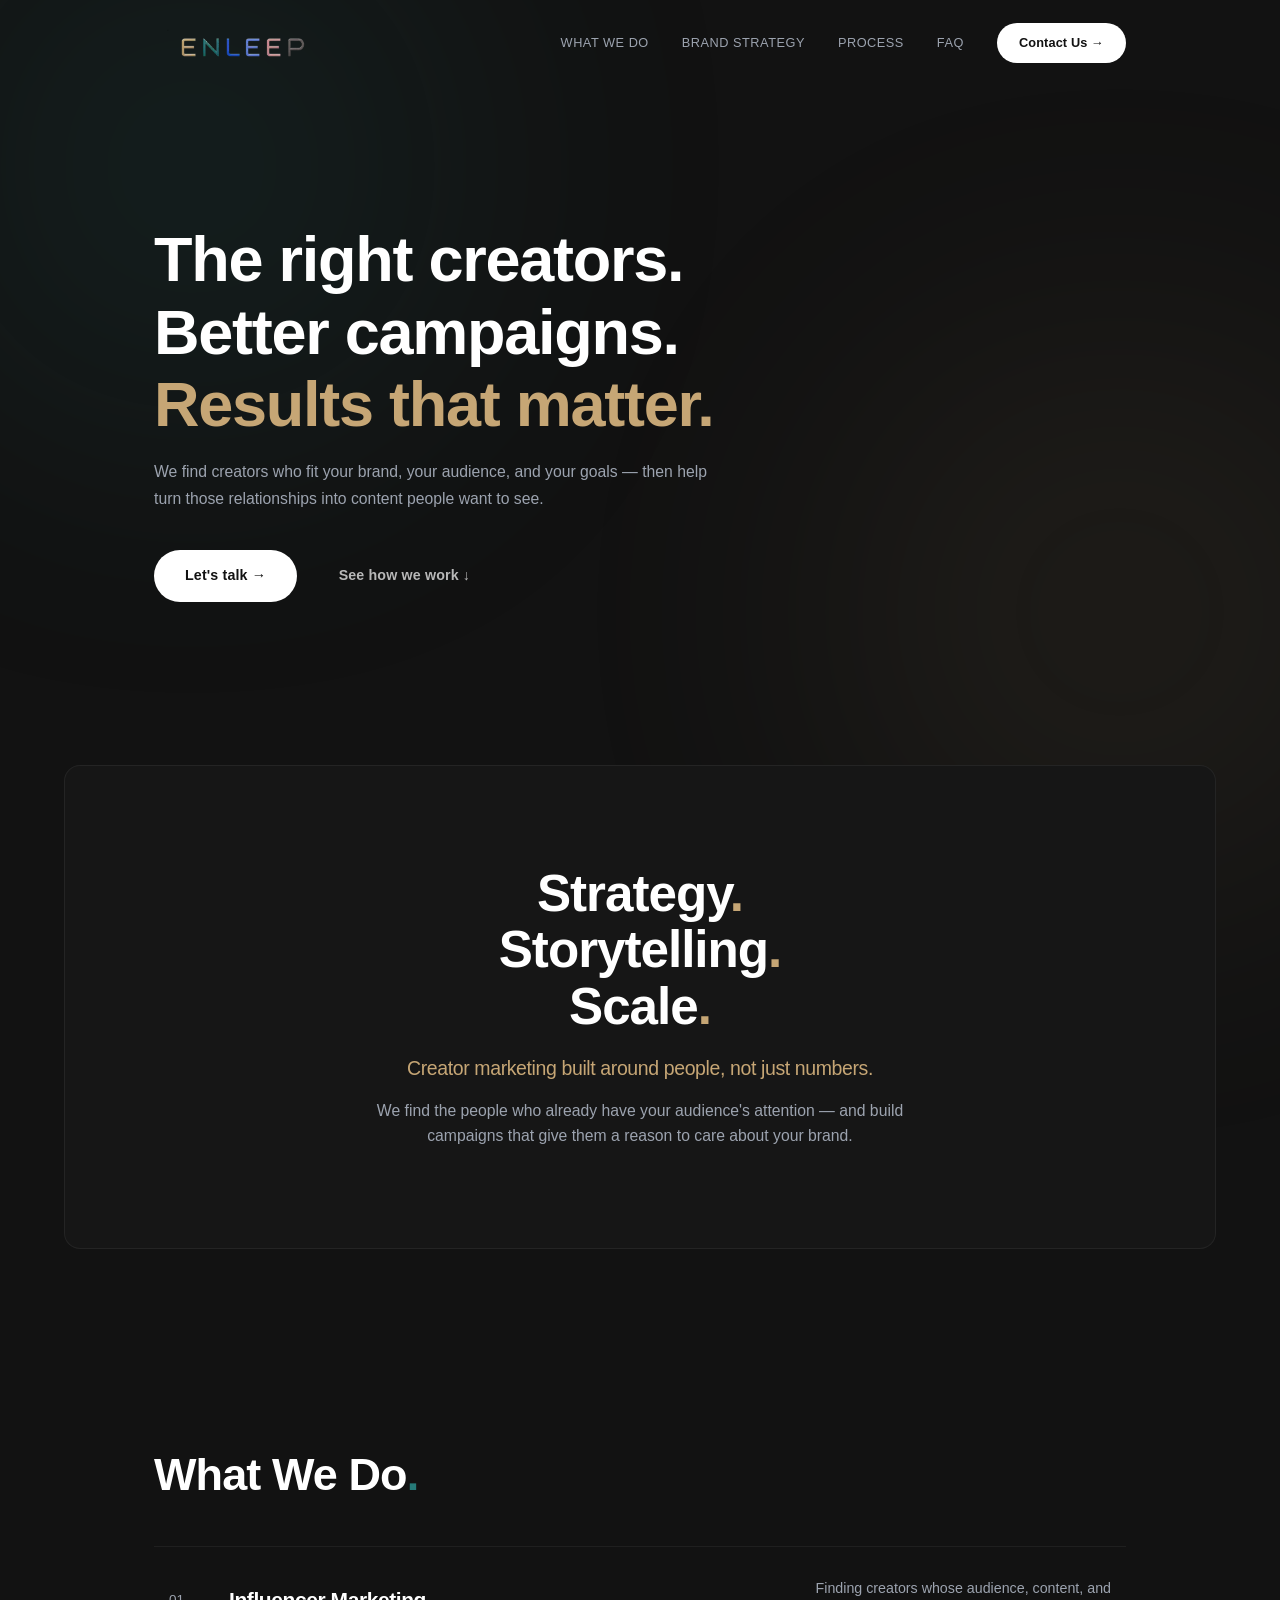
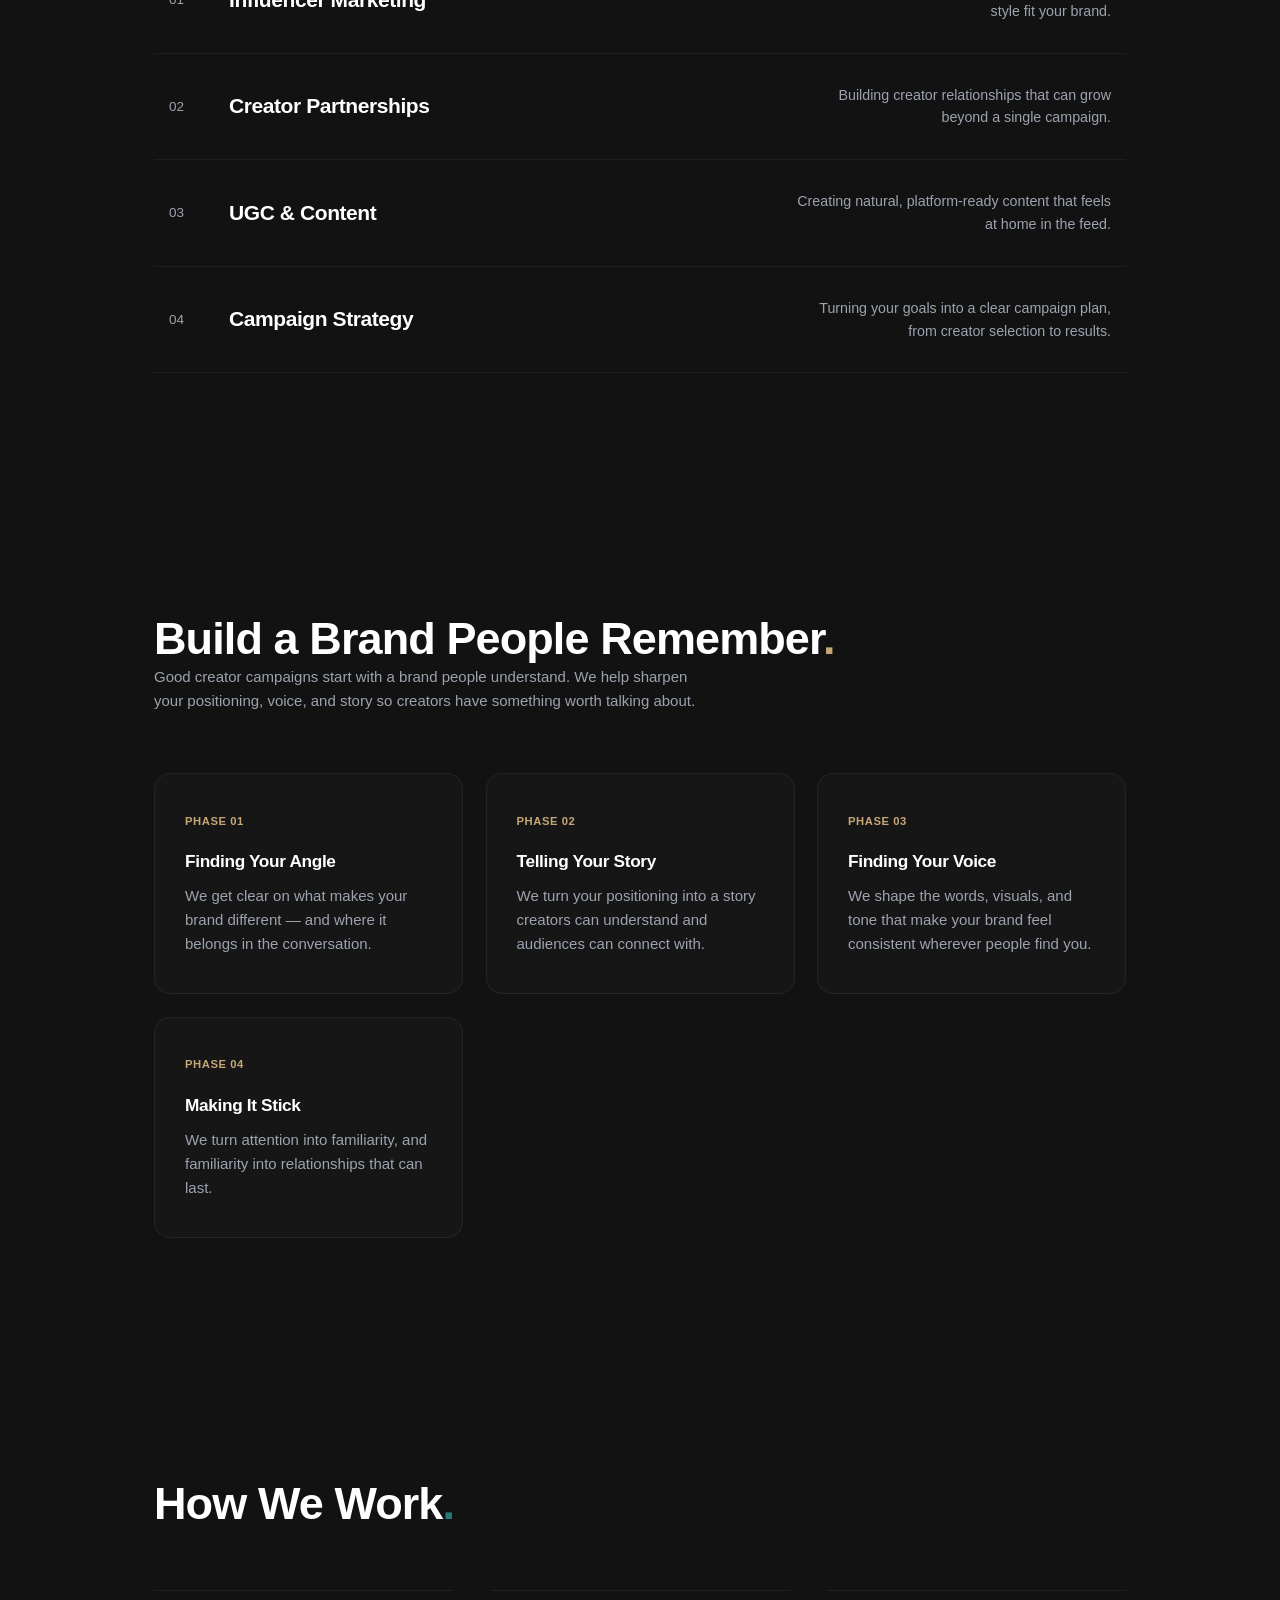
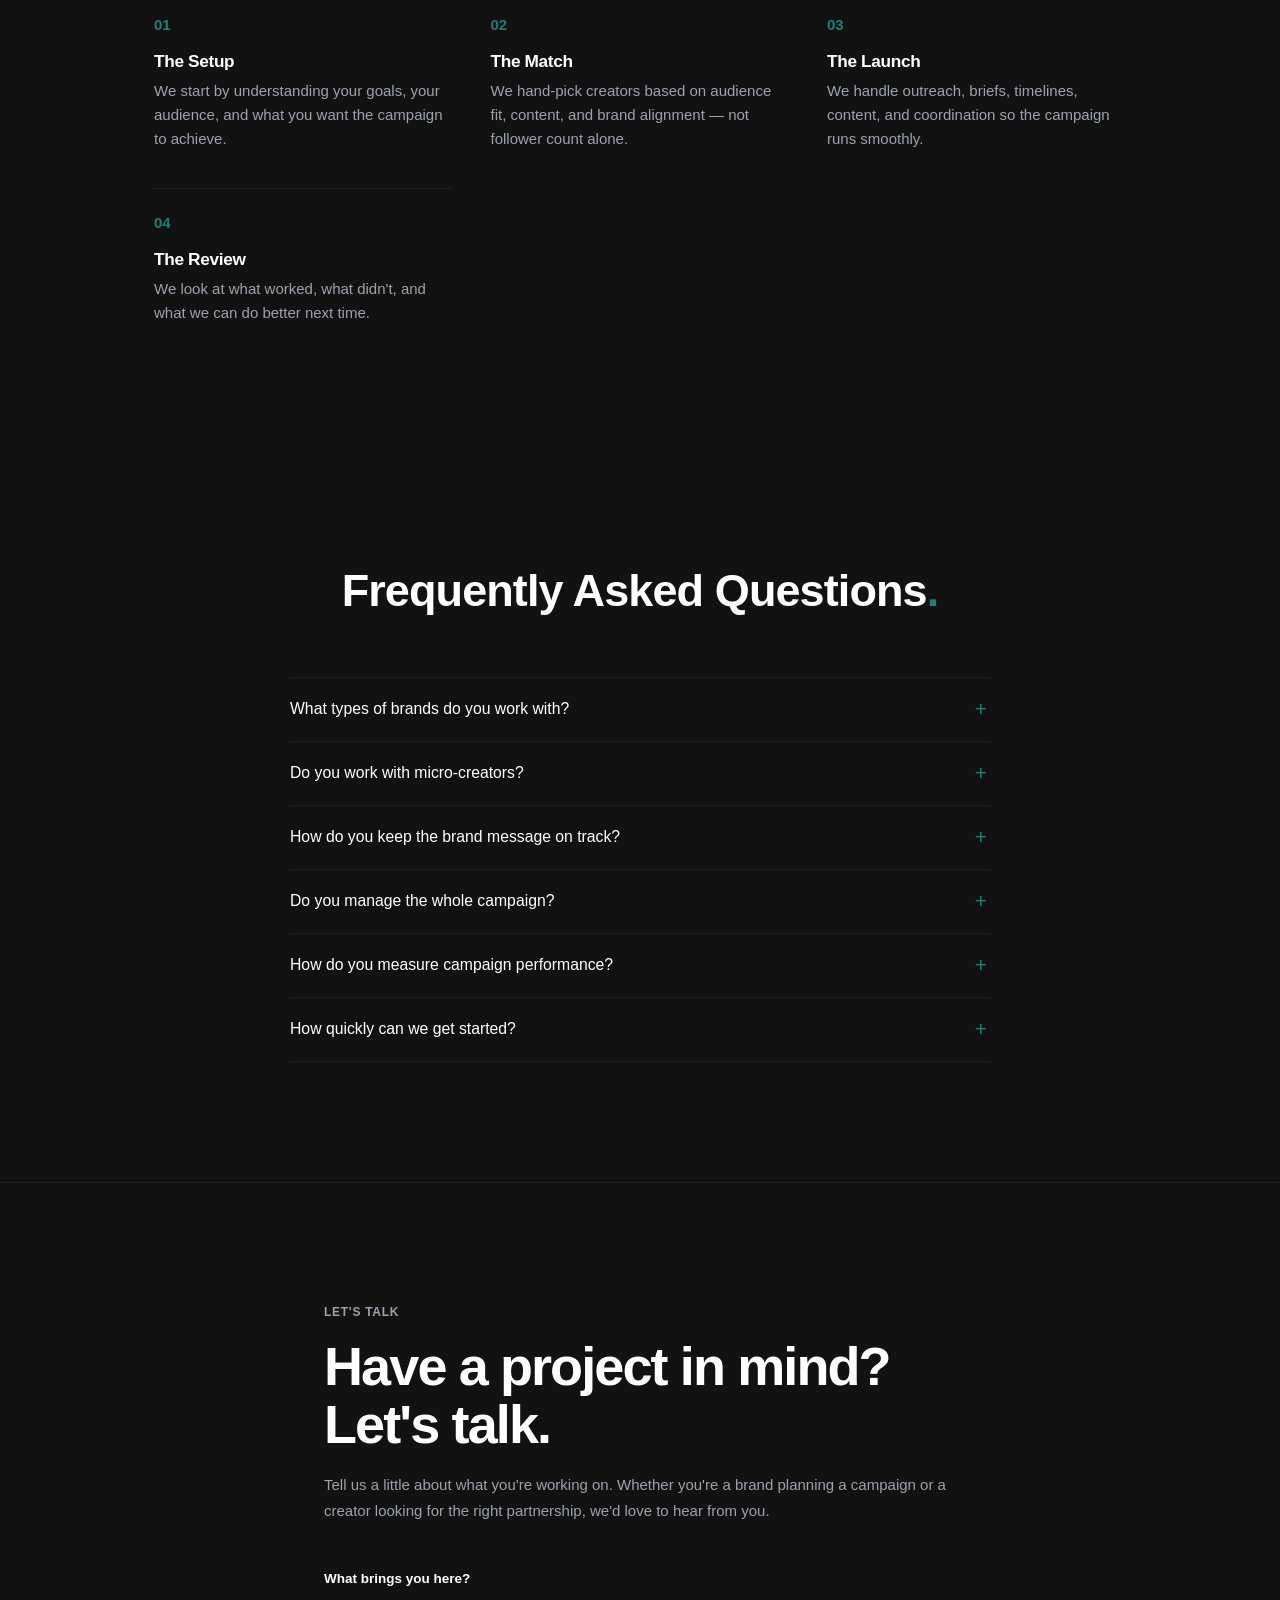
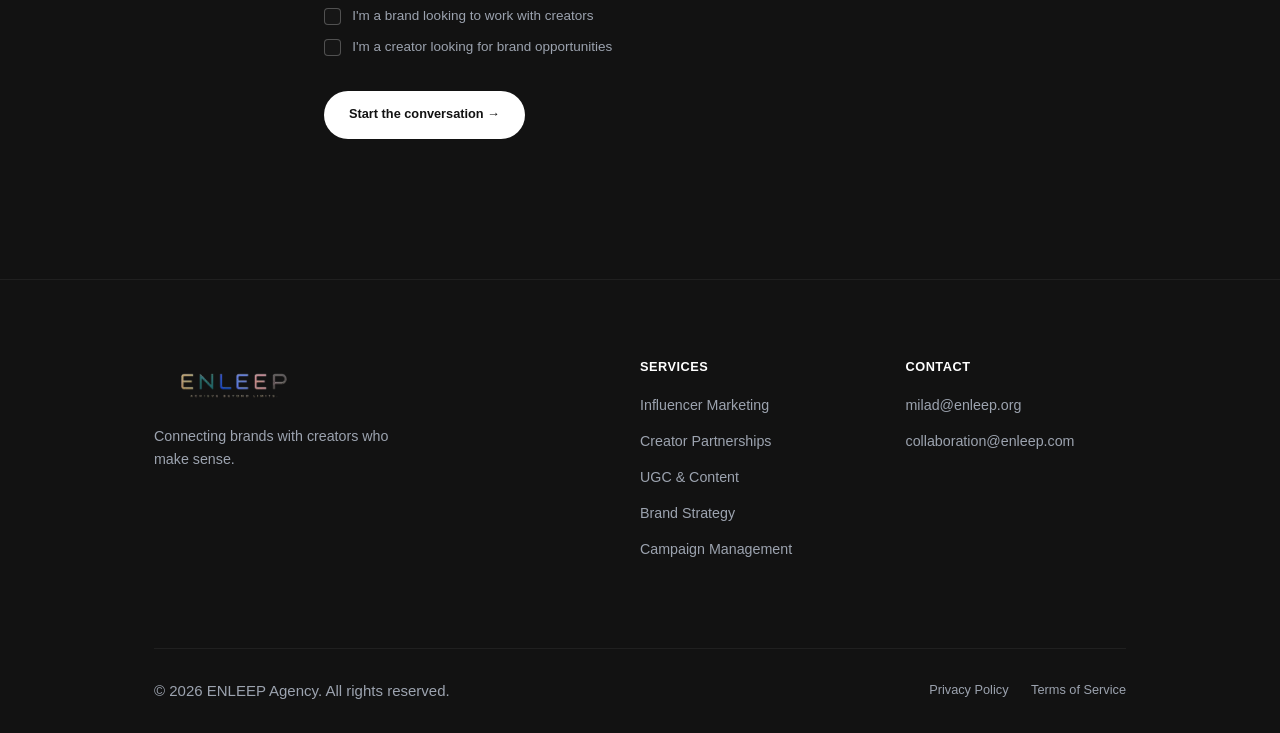
==== commit a11c6656: "Update index.html" ====
--- a/index.html
+++ b/index.html
@@ -348,26 +348,11 @@
                 <div class="dynamic-fields-inner">
 
                     <div class="input-row">
-                        <input type="text"
-                               name="Name"
-                               placeholder="Name"
-                               class="form-input">
-
-                        <input type="email"
-                               name="Email"
-                               placeholder="Email Address"
-                               class="form-input">
-                    </div>
-
-                    <input type="tel"
-                           name="Phone"
-                           placeholder="Phone Number"
-                           class="form-input">
-
-                    <input type="text"
-                           name="Source"
-                           placeholder="How did you hear about us?"
-                           class="form-input">
+                        <input type="text" name="name" class="form-input" placeholder="Name" required>
+
+                        <input type="email" name="email" class="form-input" placeholder="Email Address" required>
+                    </div>
+                    
 
                     <input type="url"
                            name="Instagram"
--- a/style.css
+++ b/style.css
@@ -762,3 +762,361 @@
         right: 4%;
     }
 }
+/* ==========================================
+   ENLEEP — PROJECT CONTACT SECTION
+   ========================================== */
+
+.contact-section {
+    padding: 120px 0 140px;
+    border-top: 1px solid var(--border-light);
+}
+
+.contact-container {
+    width: 100%;
+    max-width: 760px;
+    margin: 0 auto;
+    text-align: left;
+}
+
+/* Heading */
+.contact-eyebrow {
+    display: block;
+    color: var(--color-text-muted);
+    font-size: 0.8rem;
+    font-weight: 600;
+    letter-spacing: 0.06em;
+    text-transform: uppercase;
+    margin-bottom: 1rem;
+}
+
+.contact-heading {
+    font-size: clamp(2.4rem, 5vw, 3.6rem);
+    font-weight: 700;
+    line-height: 1.08;
+    letter-spacing: -0.035em;
+    color: var(--color-text-primary);
+    margin-bottom: 1.25rem;
+}
+
+.contact-description {
+    max-width: 680px;
+    color: var(--color-text-muted);
+    font-size: 1rem;
+    line-height: 1.7;
+    margin-bottom: 3rem;
+}
+
+/* Form */
+.contact-form {
+    width: 100%;
+}
+
+.form-prompt {
+    color: var(--color-text-primary);
+    font-size: 0.9rem;
+    font-weight: 600;
+    margin-bottom: 1.1rem;
+}
+
+/* Brand / Creator selection */
+.checkbox-group {
+    display: flex;
+    flex-direction: column;
+    gap: 0.85rem;
+    margin-bottom: 0.75rem;
+}
+
+.checkbox-label {
+    display: flex;
+    align-items: center;
+    gap: 0.75rem;
+    width: fit-content;
+    color: var(--color-text-muted);
+    font-size: 0.9rem;
+    line-height: 1.4;
+    cursor: pointer;
+    transition: color 0.25s ease;
+}
+
+.checkbox-label:hover {
+    color: var(--color-text-primary);
+}
+
+.checkbox-label input[type="checkbox"] {
+    appearance: none;
+    -webkit-appearance: none;
+    width: 17px;
+    height: 17px;
+    min-width: 17px;
+    margin: 0;
+    border: 1px solid rgba(255, 255, 255, 0.25);
+    border-radius: 4px;
+    background: rgba(255, 255, 255, 0.02);
+    cursor: pointer;
+    position: relative;
+    transition:
+        background-color 0.2s ease,
+        border-color 0.2s ease,
+        box-shadow 0.2s ease;
+}
+
+.checkbox-label input[type="checkbox"]:hover {
+    border-color: var(--color-brand-gold);
+}
+
+.checkbox-label input[type="checkbox"]:checked {
+    background: var(--color-brand-gold);
+    border-color: var(--color-brand-gold);
+}
+
+.checkbox-label input[type="checkbox"]:checked::after {
+    content: "";
+    position: absolute;
+    left: 5px;
+    top: 2px;
+    width: 4px;
+    height: 8px;
+    border: solid var(--color-bg-main);
+    border-width: 0 2px 2px 0;
+    transform: rotate(45deg);
+}
+
+/* Error */
+.error-text {
+    display: none;
+    align-items: center;
+    gap: 0.4rem;
+    color: #d67a7a;
+    font-size: 0.8rem;
+    font-weight: 500;
+    margin: 0 0 1.5rem;
+}
+
+/* Dynamic field containers */
+.dynamic-fields {
+    display: grid;
+    grid-template-rows: 0fr;
+    opacity: 0;
+    margin: 0;
+    transition:
+        grid-template-rows 0.4s cubic-bezier(0.16, 1, 0.3, 1),
+        opacity 0.25s ease,
+        margin 0.4s ease;
+}
+
+.dynamic-fields.is-visible {
+    grid-template-rows: 1fr;
+    opacity: 1;
+    margin-bottom: 2rem;
+}
+
+/* IMPORTANT:
+   This inner wrapper allows the grid animation
+   to collapse the fields cleanly. */
+.dynamic-fields-inner {
+    min-height: 0;
+    overflow: hidden;
+    display: flex;
+    flex-direction: column;
+    gap: 0.85rem;
+    padding-top: 0.5rem;
+}
+
+/* Two-column rows */
+.input-row {
+    display: grid;
+    grid-template-columns: repeat(2, minmax(0, 1fr));
+    gap: 0.85rem;
+    width: 100%;
+}
+
+/* Inputs */
+.form-input,
+.form-textarea {
+    width: 100%;
+    min-width: 0;
+    appearance: none;
+    -webkit-appearance: none;
+    background: rgba(255, 255, 255, 0.025);
+    border: 1px solid var(--border-light);
+    border-radius: 7px;
+    color: var(--color-text-primary);
+    font-family: var(--font-main);
+    font-size: 0.9rem;
+    line-height: 1.4;
+    padding: 0.85rem 1rem;
+    transition:
+        border-color 0.25s ease,
+        background-color 0.25s ease,
+        box-shadow 0.25s ease;
+}
+
+.form-input {
+    height: 48px;
+}
+
+.form-input::placeholder,
+.form-textarea::placeholder {
+    color: #737373;
+    opacity: 1;
+}
+
+.form-input:hover,
+.form-textarea:hover {
+    border-color: rgba(255, 255, 255, 0.14);
+}
+
+.form-input:focus,
+.form-textarea:focus {
+    outline: none;
+    border-color: var(--color-brand-gold);
+    background: rgba(255, 255, 255, 0.04);
+    box-shadow: 0 0 0 3px rgba(198, 166, 117, 0.08);
+}
+
+.form-input:disabled,
+.form-textarea:disabled {
+    opacity: 0.45;
+    cursor: not-allowed;
+}
+
+.form-textarea {
+    min-height: 120px;
+    resize: vertical;
+}
+
+/* Submit */
+.submit-button {
+    display: inline-flex;
+    align-items: center;
+    justify-content: center;
+    gap: 0.5rem;
+    min-height: 48px;
+    margin-top: 0.5rem;
+    padding: 0.85rem 1.6rem;
+
+    background: var(--color-text-primary);
+    color: var(--color-bg-main);
+
+    border: 1px solid transparent;
+    border-radius: 999px;
+
+    font-family: var(--font-main);
+    font-size: 0.85rem;
+    font-weight: 600;
+    line-height: 1;
+    cursor: pointer;
+
+    transition: var(--transition-fast);
+}
+
+.submit-button:hover {
+    background: var(--color-brand-gold);
+    color: var(--color-bg-main);
+    transform: translateY(-2px);
+    box-shadow: 0 8px 20px rgba(255, 255, 255, 0.08);
+}
+
+.submit-button:active {
+    transform: translateY(0);
+}
+
+/* ==========================================
+   CONTACT FORM — TABLET
+   ========================================== */
+
+@media (max-width: 768px) {
+
+    .contact-section {
+        padding: 90px 0 100px;
+    }
+
+    .contact-container {
+        max-width: 100%;
+    }
+
+    .contact-heading {
+        font-size: clamp(2.2rem, 8vw, 3rem);
+    }
+
+    .contact-description {
+        font-size: 0.95rem;
+        margin-bottom: 2.5rem;
+    }
+
+    .input-row {
+        grid-template-columns: 1fr;
+        gap: 0.85rem;
+    }
+
+    .form-input {
+        height: 48px;
+    }
+
+    .submit-button {
+        width: auto;
+    }
+}
+
+/* ==========================================
+   CONTACT FORM — SMALL MOBILE
+   ========================================== */
+
+@media (max-width: 480px) {
+
+    .contact-section {
+        padding: 75px 0 85px;
+    }
+
+    .contact-heading {
+        font-size: 2.25rem;
+        letter-spacing: -0.03em;
+    }
+
+    .contact-description {
+        font-size: 0.9rem;
+        line-height: 1.65;
+    }
+
+    .checkbox-label {
+        font-size: 0.85rem;
+    }
+
+    .dynamic-fields.is-visible {
+        margin-bottom: 1.5rem;
+    }
+
+    .form-input,
+    .form-textarea {
+        font-size: 16px;
+    }
+
+    .submit-button {
+        width: 100%;
+        min-height: 50px;
+    }
+}
+@media (max-width: 600px) {
+
+    .contact-section {
+        padding: 90px 0 100px;
+    }
+
+    .contact-heading {
+        font-size: clamp(1.9rem, 8vw, 2.4rem);
+    }
+
+    .contact-description {
+        font-size: 0.9rem;
+        margin-bottom: 2rem;
+    }
+
+    .input-row {
+        flex-direction: column;
+    }
+
+    .submit-button {
+        width: 100%;
+        justify-content: center;
+    }
+}
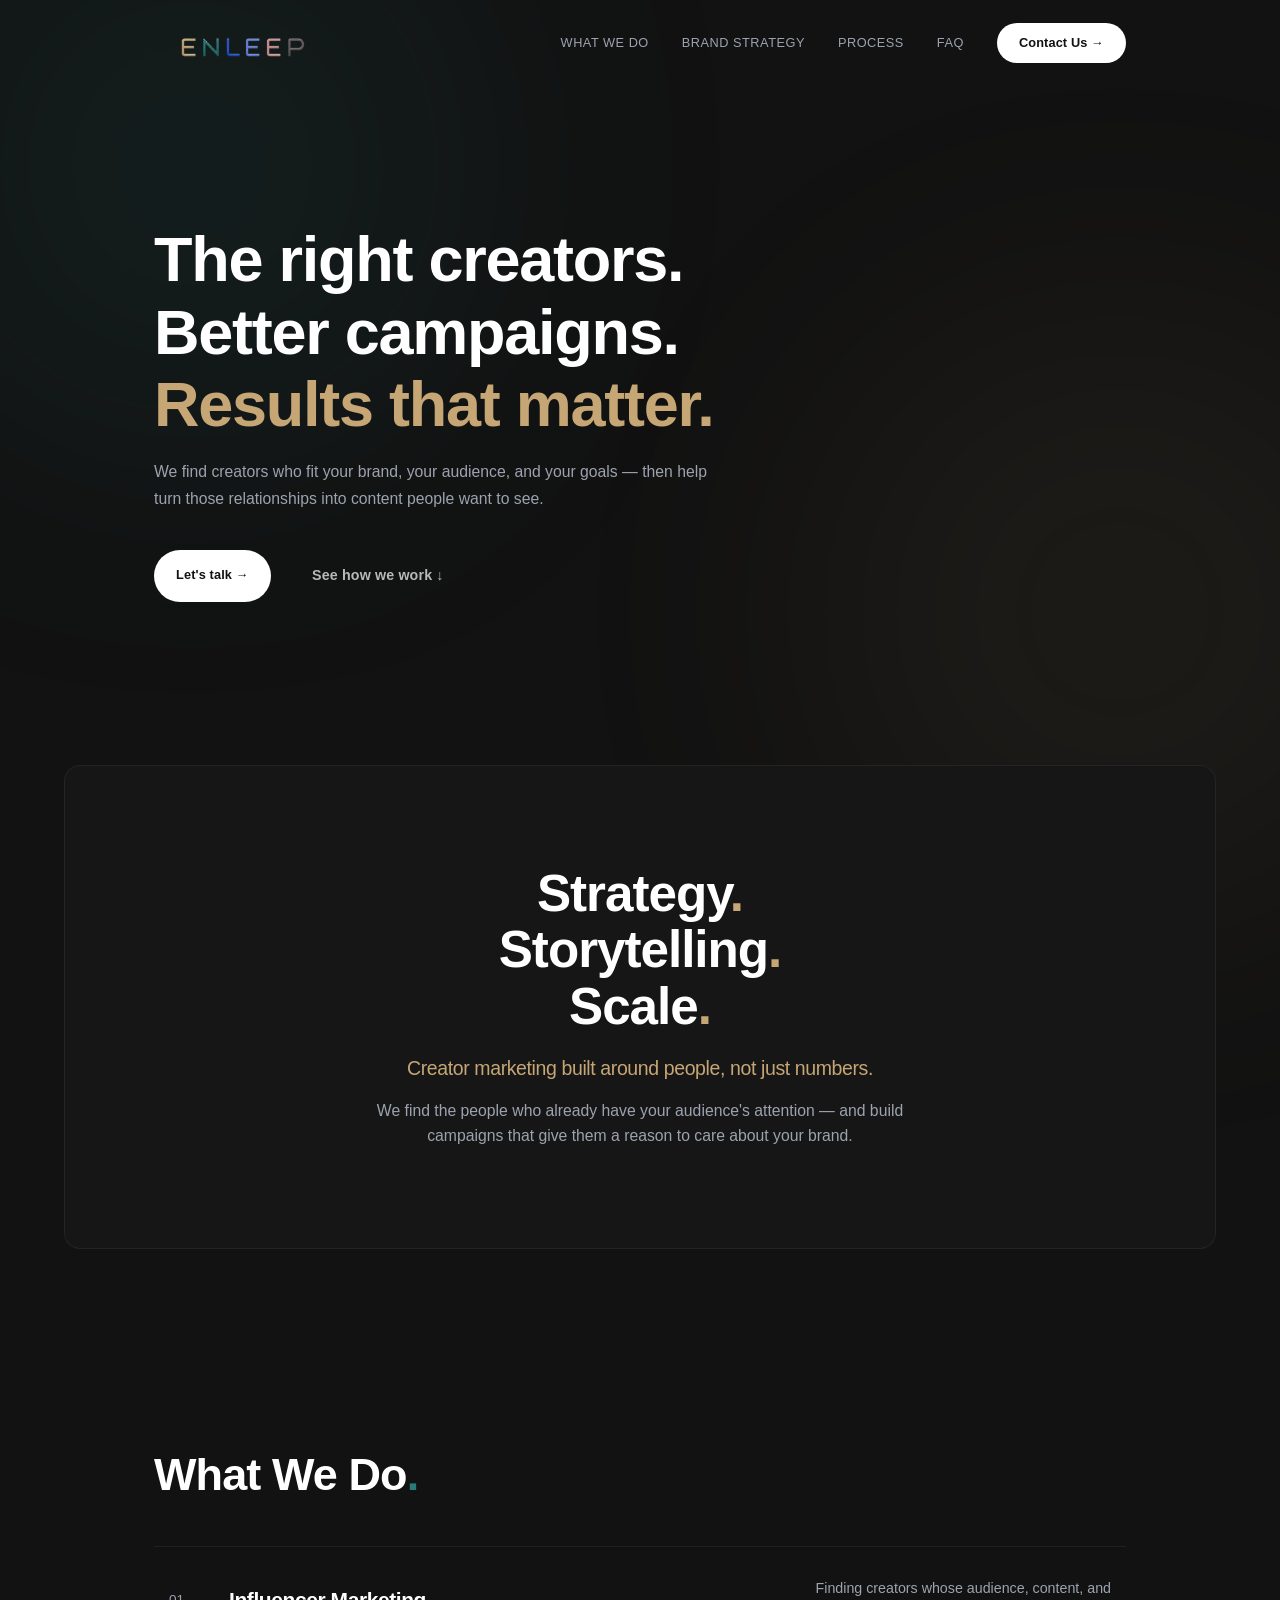
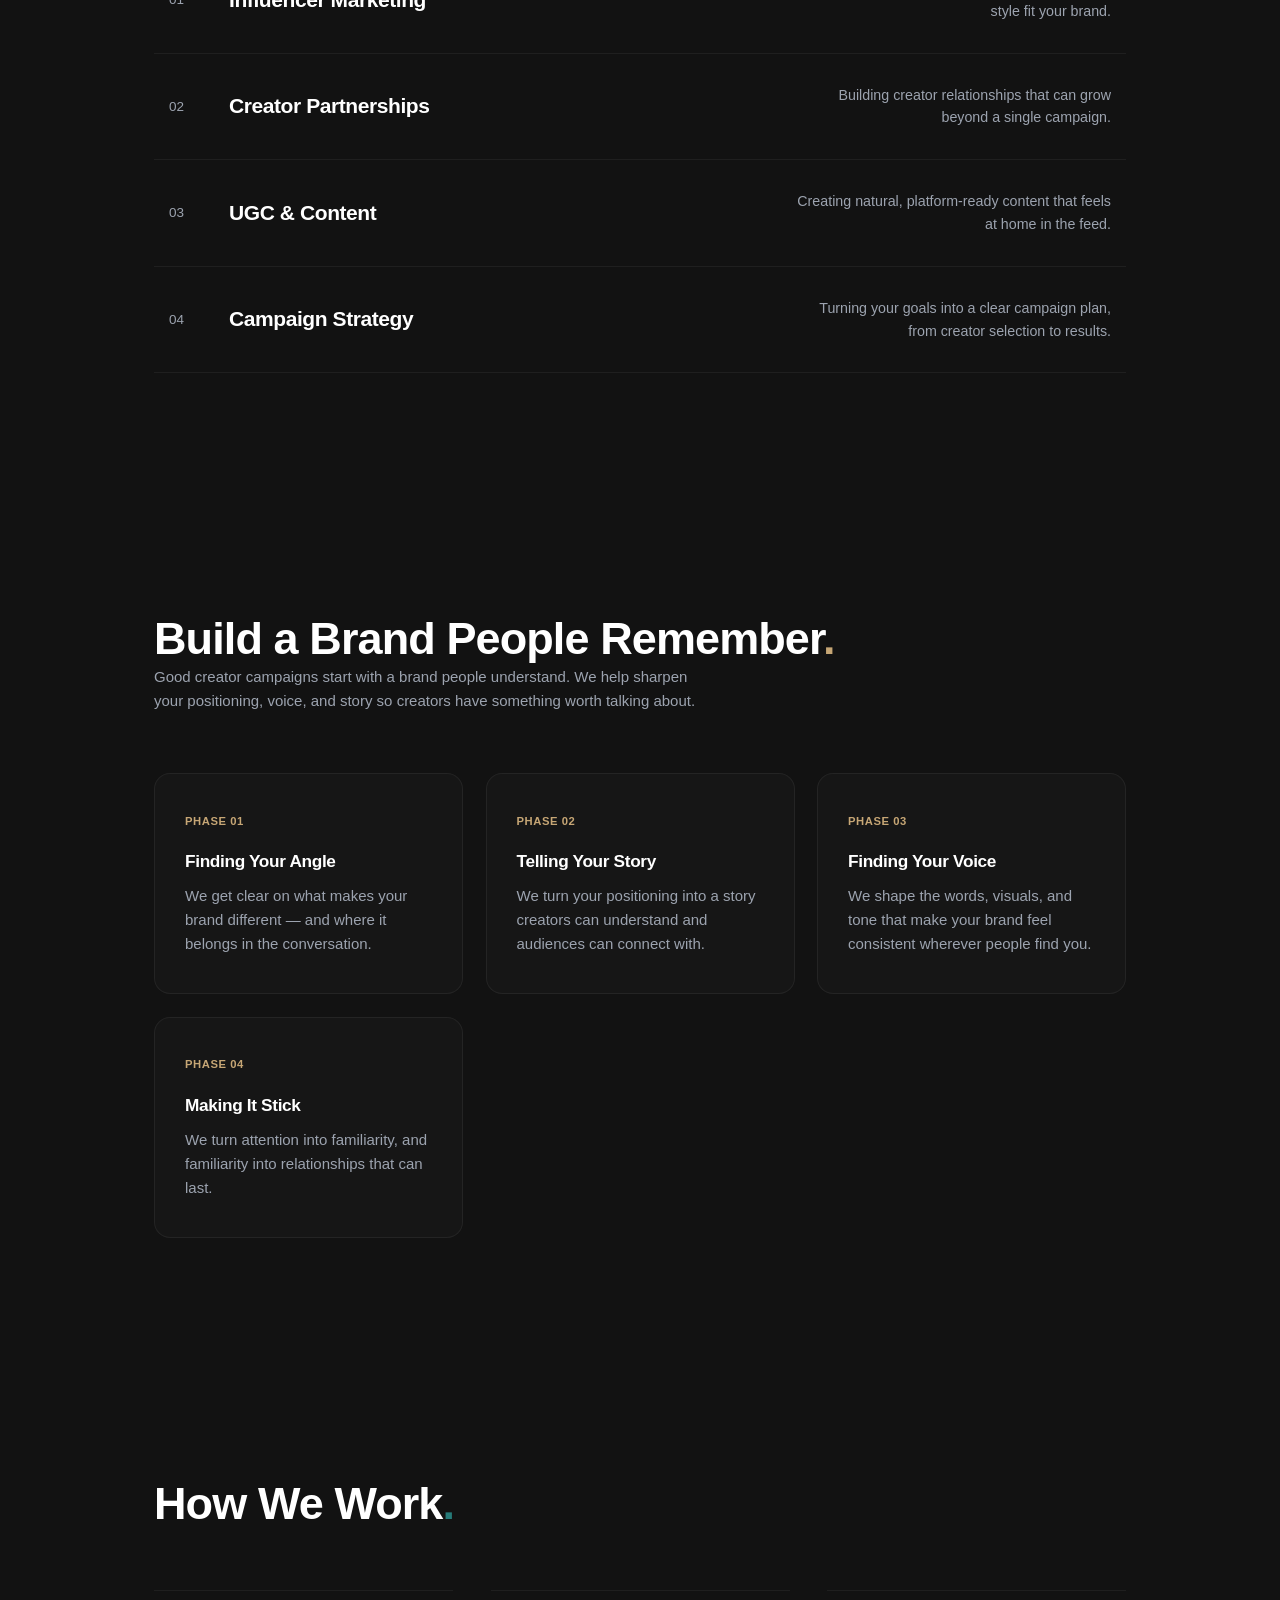
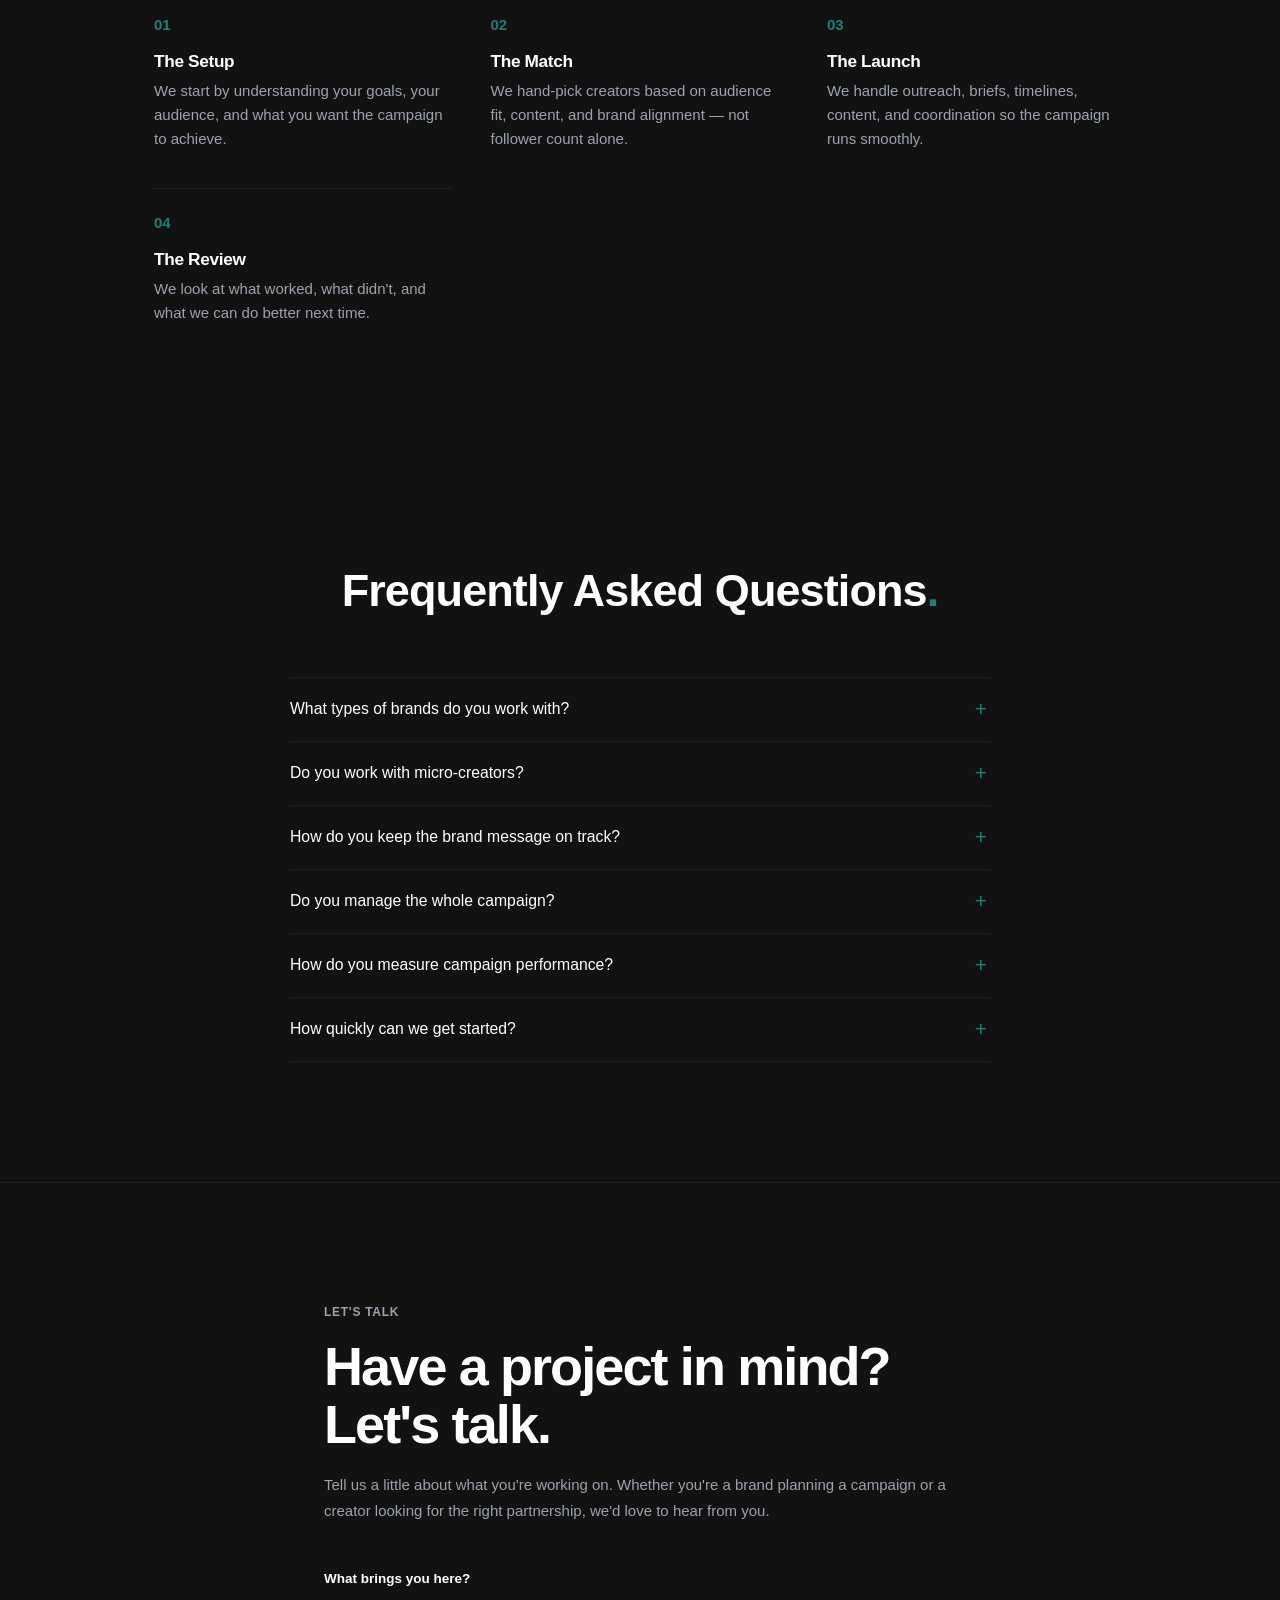
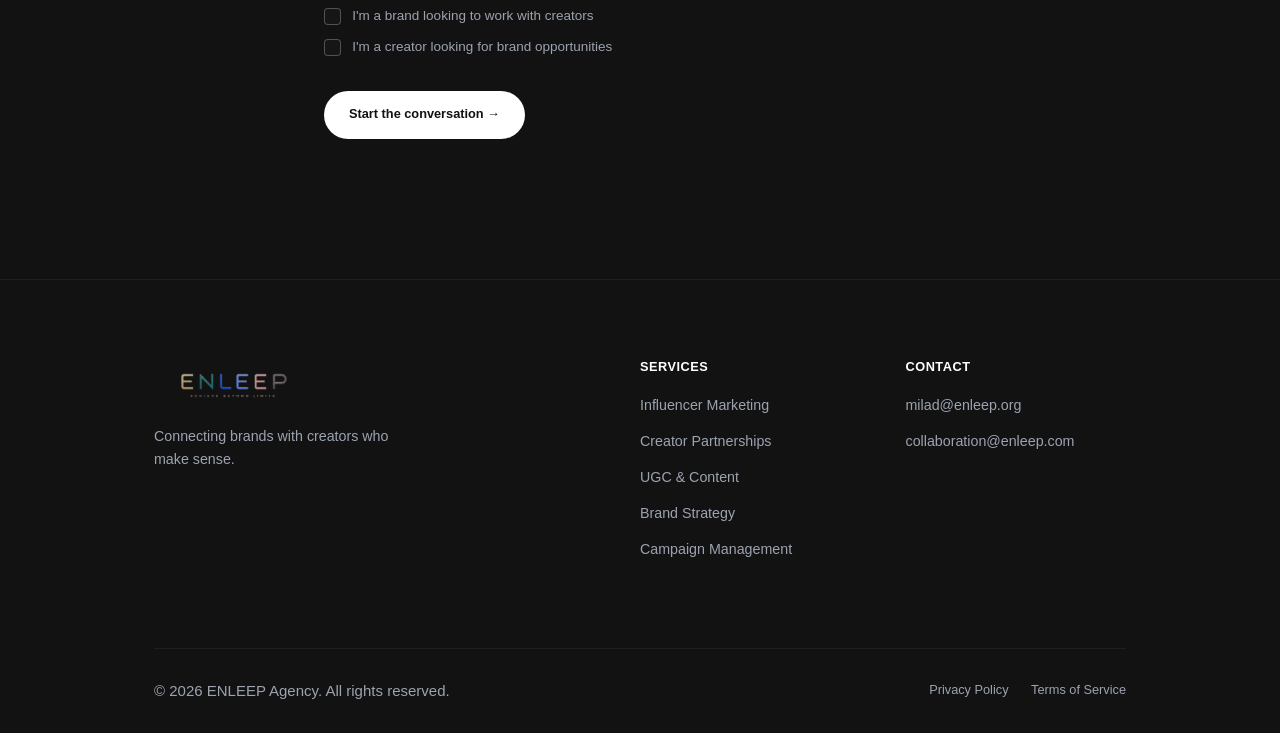
==== commit 7e7b8bc2: "Update index.html" ====
--- a/index.html
+++ b/index.html
@@ -14,12 +14,12 @@
     <meta property="og:type" content="website">
     <meta property="og:site_name" content="ENLEEP">
     
-    <!-- Stylesheet -->
+    <!-- External CSS -->
     <link rel="stylesheet" href="style.css">
     
-    <!-- Scripts -->
+    <!-- External JavaScript -->
     <script src="script.js" defer></script>
-    
+
     <!-- Structured Data / Schema -->
     <script type="application/ld+json">
     {
@@ -52,14 +52,14 @@
                 <img src="assets/logo-header-small.webp" alt="ENLEEP Logo" width="280" height="54" fetchpriority="high">
             </a>
             <button class="menu-btn" id="menu-toggle" type="button" aria-expanded="false" aria-controls="nav-links" aria-label="Open navigation menu">
-                ☰
+                &#9776;
             </button>
             <nav class="nav-links" id="nav-links">
                 <a href="#work" class="nav-item">What We Do</a>
                 <a href="#branding" class="nav-item">Brand Strategy</a>
                 <a href="#process" class="nav-item">Process</a>
                 <a href="#faq" class="nav-item">FAQ</a>
-                <a href="#footer-contact" class="btn btn-primary nav-cta">Contact Us &rarr;</a>
+                <a href="#footer-contact" class="btn btn-primary nav-cta" data-role="brand">Contact Us &rarr;</a>
             </nav>
         </div>
     </header>
@@ -72,7 +72,7 @@
                     <h1>The right creators.<br>Better campaigns.<br><span class="text-accent-gradient">Results that matter.</span></h1>
                     <p>We find creators who fit your brand, your audience, and your goals — then help turn those relationships into content people want to see.</p>
                     <div class="btn-wrap">
-                        <a href="#footer-contact" class="btn btn-primary">Let's talk &rarr;</a>
+                        <a href="#footer-contact" class="btn btn-primary nav-cta" data-role="brand">Let's talk &rarr;</a>
                         <a href="#process" class="btn btn-subtle">See how we work &darr;</a>
                     </div>
                 </div>
@@ -256,136 +256,131 @@
             </div>
         </section>
 
-        <!-- DUAL CTA (For Brands & Creators) -->
-        <!-- PROJECT CONTACT -->
-<section id="footer-contact" class="contact-section">
-    <div class="container contact-container">
-
-        <span class="eyebrow contact-eyebrow fade-up">
-            LET'S TALK
-        </span>
-
-        <h2 class="contact-heading fade-up delay-1">
-            Have a project in mind?<br>Let's talk.
-        </h2>
-
-        <p class="contact-description fade-up delay-2">
-            Tell us a little about what you're working on. Whether you're a brand planning a campaign or a creator looking for the right partnership, we'd love to hear from you.
-        </p>
-
-        <form id="contact-form"
-              class="contact-form fade-up delay-3"
-              action="mailto:milad@enleep.org"
-              method="POST"
-              enctype="text/plain">
-
-            <p class="form-prompt">What brings you here?</p>
-
-            <div class="checkbox-group">
-
-                <label class="checkbox-label">
-                    <input type="checkbox"
-                           id="check-brand"
-                           name="Role"
-                           value="Brand">
-                    I'm a brand looking to work with creators
-                </label>
-
-                <label class="checkbox-label">
-                    <input type="checkbox"
-                           id="check-creator"
-                           name="Role"
-                           value="Creator">
-                    I'm a creator looking for brand opportunities
-                </label>
-
-            </div>
-
-            <div id="role-error" class="error-text">
-                &#9888; This field is required.
-            </div>
-
-            <!-- BRAND FIELDS -->
-            <div id="dynamic-fields-brand" class="dynamic-fields">
-                <div class="dynamic-fields-inner">
-
-                    <input type="text"
-                           name="Company_Name"
-                           placeholder="Company Name"
-                           class="form-input">
-
-                    <input type="url"
-                           name="Website_Address"
-                           placeholder="Website Address"
-                           class="form-input">
-
-                    <div class="input-row">
-                        <input type="text"
-                               name="Name"
-                               placeholder="Name"
-                               class="form-input">
-
-                        <input type="text"
-                               name="Title"
-                               placeholder="Title"
-                               class="form-input">
-                    </div>
-
-                    <input type="email"
-                           name="Email"
-                           placeholder="Email Address"
-                           class="form-input">
-
-                    <textarea name="Message"
-                              placeholder="Tell us about what you're looking for..."
-                              class="form-textarea"></textarea>
-
-                </div>
-            </div>
-
-            <!-- CREATOR FIELDS -->
-            <div id="dynamic-fields-creator" class="dynamic-fields">
-                <div class="dynamic-fields-inner">
-
-                    <div class="input-row">
-                        <input type="text" name="name" class="form-input" placeholder="Name" required>
-
-                        <input type="email" name="email" class="form-input" placeholder="Email Address" required>
-                    </div>
-                    
-
-                    <input type="url"
-                           name="Instagram"
-                           placeholder="Instagram URL"
-                           class="form-input">
-
-                    <input type="url"
-                           name="TikTok"
-                           placeholder="TikTok URL"
-                           class="form-input">
-
-                    <input type="url"
-                           name="YouTube"
-                           placeholder="YouTube URL"
-                           class="form-input">
-
-                    <textarea name="Message"
-                              placeholder="Tell us about your content..."
-                              class="form-textarea"></textarea>
-
-                </div>
-            </div>
-
-            <button type="submit"
-                    class="submit-button"
-                    id="submit-btn">
-                Start the conversation &rarr;
-            </button>
-
-        </form>
-
-    </div>
-</section>
+        <!-- PROJECT CONTACT SECTION -->
+        <section id="footer-contact" class="contact-section">
+            <div class="container contact-container">
+
+                <span class="eyebrow contact-eyebrow fade-up">
+                    LET'S TALK
+                </span>
+
+                <h2 class="contact-heading fade-up delay-1">
+                    Have a project in mind?<br>Let's talk.
+                </h2>
+
+                <p class="contact-description fade-up delay-2">
+                    Tell us a little about what you're working on. Whether you're a brand planning a campaign or a creator looking for the right partnership, we'd love to hear from you.
+                </p>
+
+                <form id="contact-form"
+                      class="contact-form fade-up delay-3"
+                      action="mailto:milad@enleep.org"
+                      method="POST"
+                      enctype="text/plain">
+
+                    <p class="form-prompt">What brings you here?</p>
+
+                    <div class="checkbox-group">
+                        <label class="checkbox-label">
+                            <input type="checkbox"
+                                   id="check-brand"
+                                   name="Role"
+                                   value="Brand">
+                            I'm a brand looking to work with creators
+                        </label>
+
+                        <label class="checkbox-label">
+                            <input type="checkbox"
+                                   id="check-creator"
+                                   name="Role"
+                                   value="Creator">
+                            I'm a creator looking for brand opportunities
+                        </label>
+                    </div>
+
+                    <div id="role-error" class="error-text">
+                        &#9888; This field is required.
+                    </div>
+
+                    <!-- BRAND FIELDS -->
+                    <div id="dynamic-fields-brand" class="dynamic-fields">
+                        <div class="dynamic-fields-inner">
+
+                            <input type="text"
+                                   name="Company_Name"
+                                   placeholder="Company Name"
+                                   class="form-input">
+
+                            <input type="url"
+                                   name="Website_Address"
+                                   placeholder="Website Address"
+                                   class="form-input">
+
+                            <div class="input-row">
+                                <input type="text"
+                                       name="Name"
+                                       placeholder="Name"
+                                       class="form-input">
+
+                                <input type="text"
+                                       name="Title"
+                                       placeholder="Title"
+                                       class="form-input">
+                            </div>
+
+                            <input type="email"
+                                   name="Email"
+                                   placeholder="Email Address"
+                                   class="form-input">
+
+                            <textarea name="Message"
+                                      placeholder="Tell us about what you're looking for..."
+                                      class="form-textarea"></textarea>
+
+                        </div>
+                    </div>
+
+                    <!-- CREATOR FIELDS -->
+                    <div id="dynamic-fields-creator" class="dynamic-fields">
+                        <div class="dynamic-fields-inner">
+
+                            <div class="input-row">
+                                <input type="text" name="Name" class="form-input" placeholder="Name">
+                                <input type="email" name="Email" class="form-input" placeholder="Email Address">
+                            </div>
+
+                            <input type="url"
+                                   name="Instagram"
+                                   placeholder="Instagram URL"
+                                   class="form-input">
+
+                            <input type="url"
+                                   name="TikTok"
+                                   placeholder="TikTok URL"
+                                   class="form-input">
+
+                            <input type="url"
+                                   name="YouTube"
+                                   placeholder="YouTube URL"
+                                   class="form-input">
+
+                            <textarea name="Message"
+                                      placeholder="Tell us about your content..."
+                                      class="form-textarea"></textarea>
+
+                        </div>
+                    </div>
+
+                    <button type="submit"
+                            class="submit-button"
+                            id="submit-btn">
+                        Start the conversation &rarr;
+                    </button>
+
+                </form>
+
+            </div>
+        </section>
     </main>
 
     <!-- FOOTER -->
@@ -410,7 +405,7 @@
                     </ul>
                 </div>
 
-                <div class="footer-links" id="footer-contact">
+                <div class="footer-links" id="footer-contact-info">
                     <h4>Contact</h4>
                     <ul>
                         <li><a href="mailto:milad@enleep.org">milad@enleep.org</a></li>
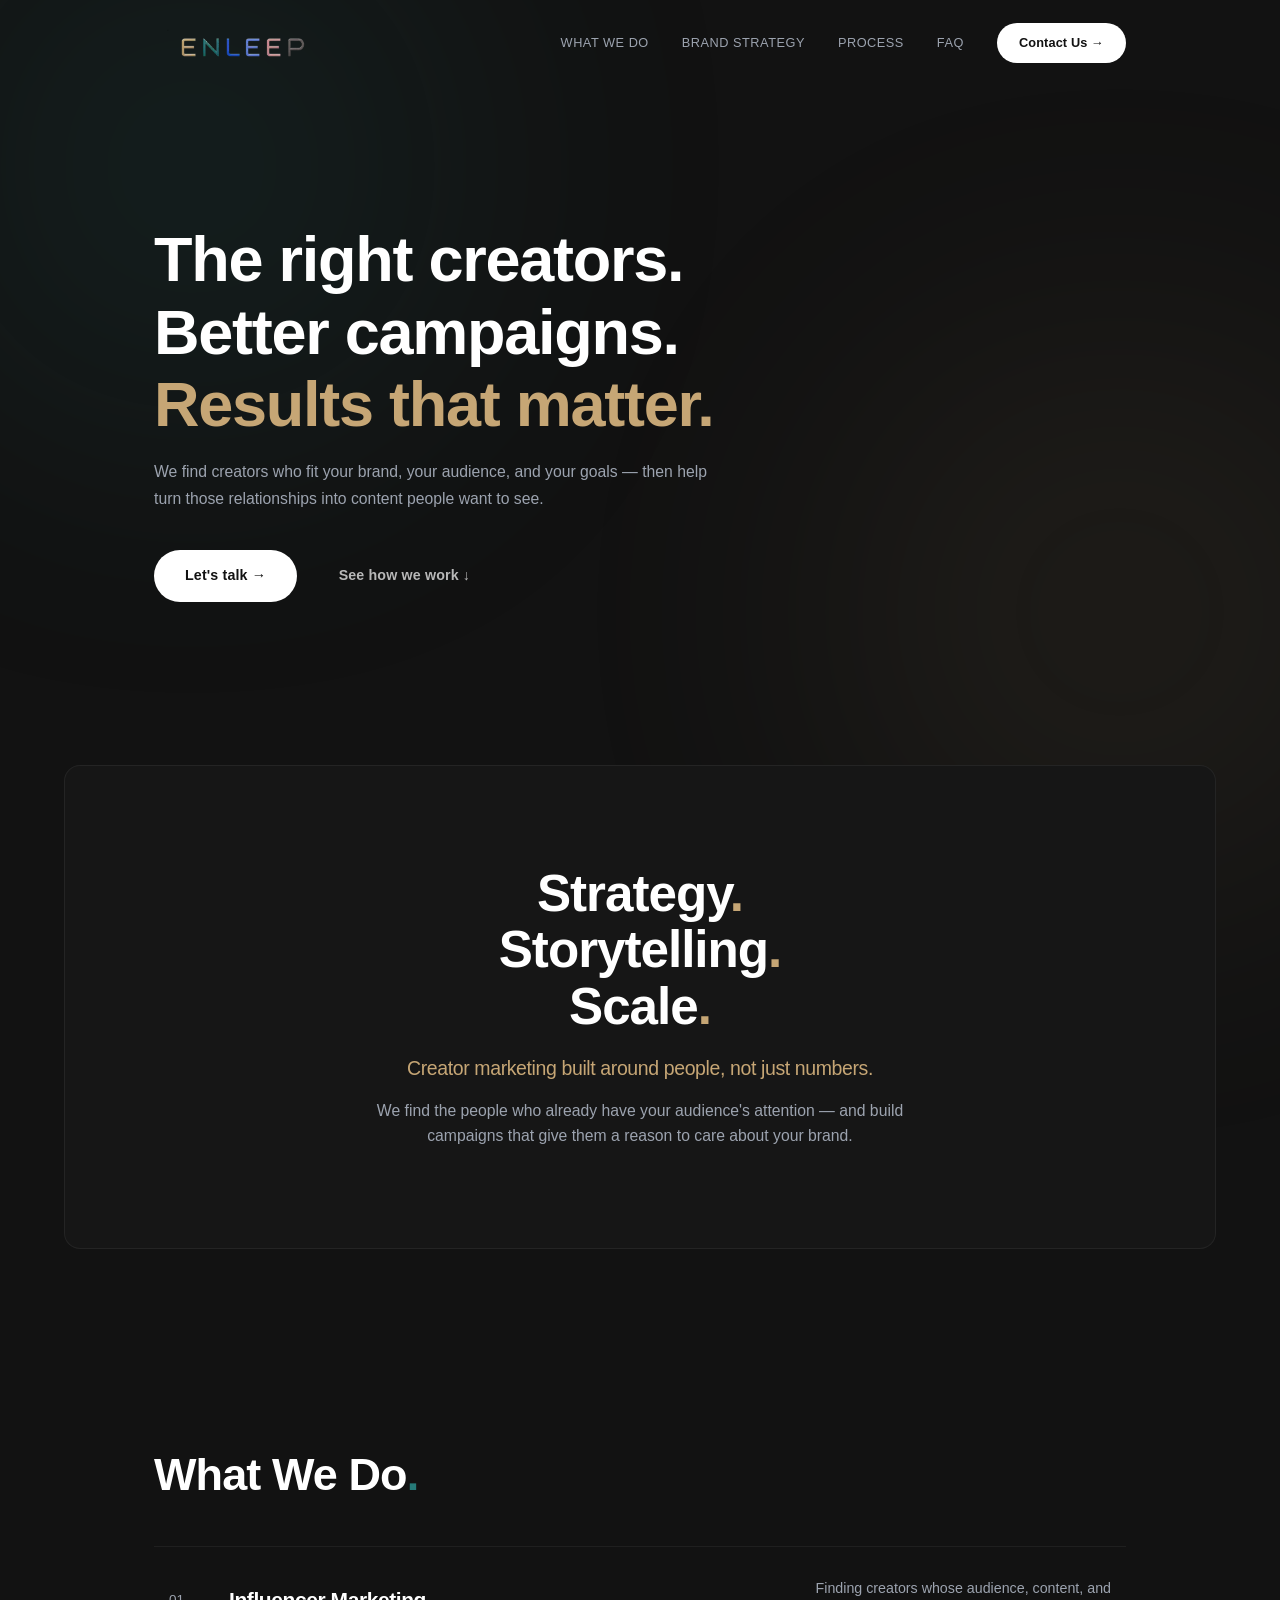
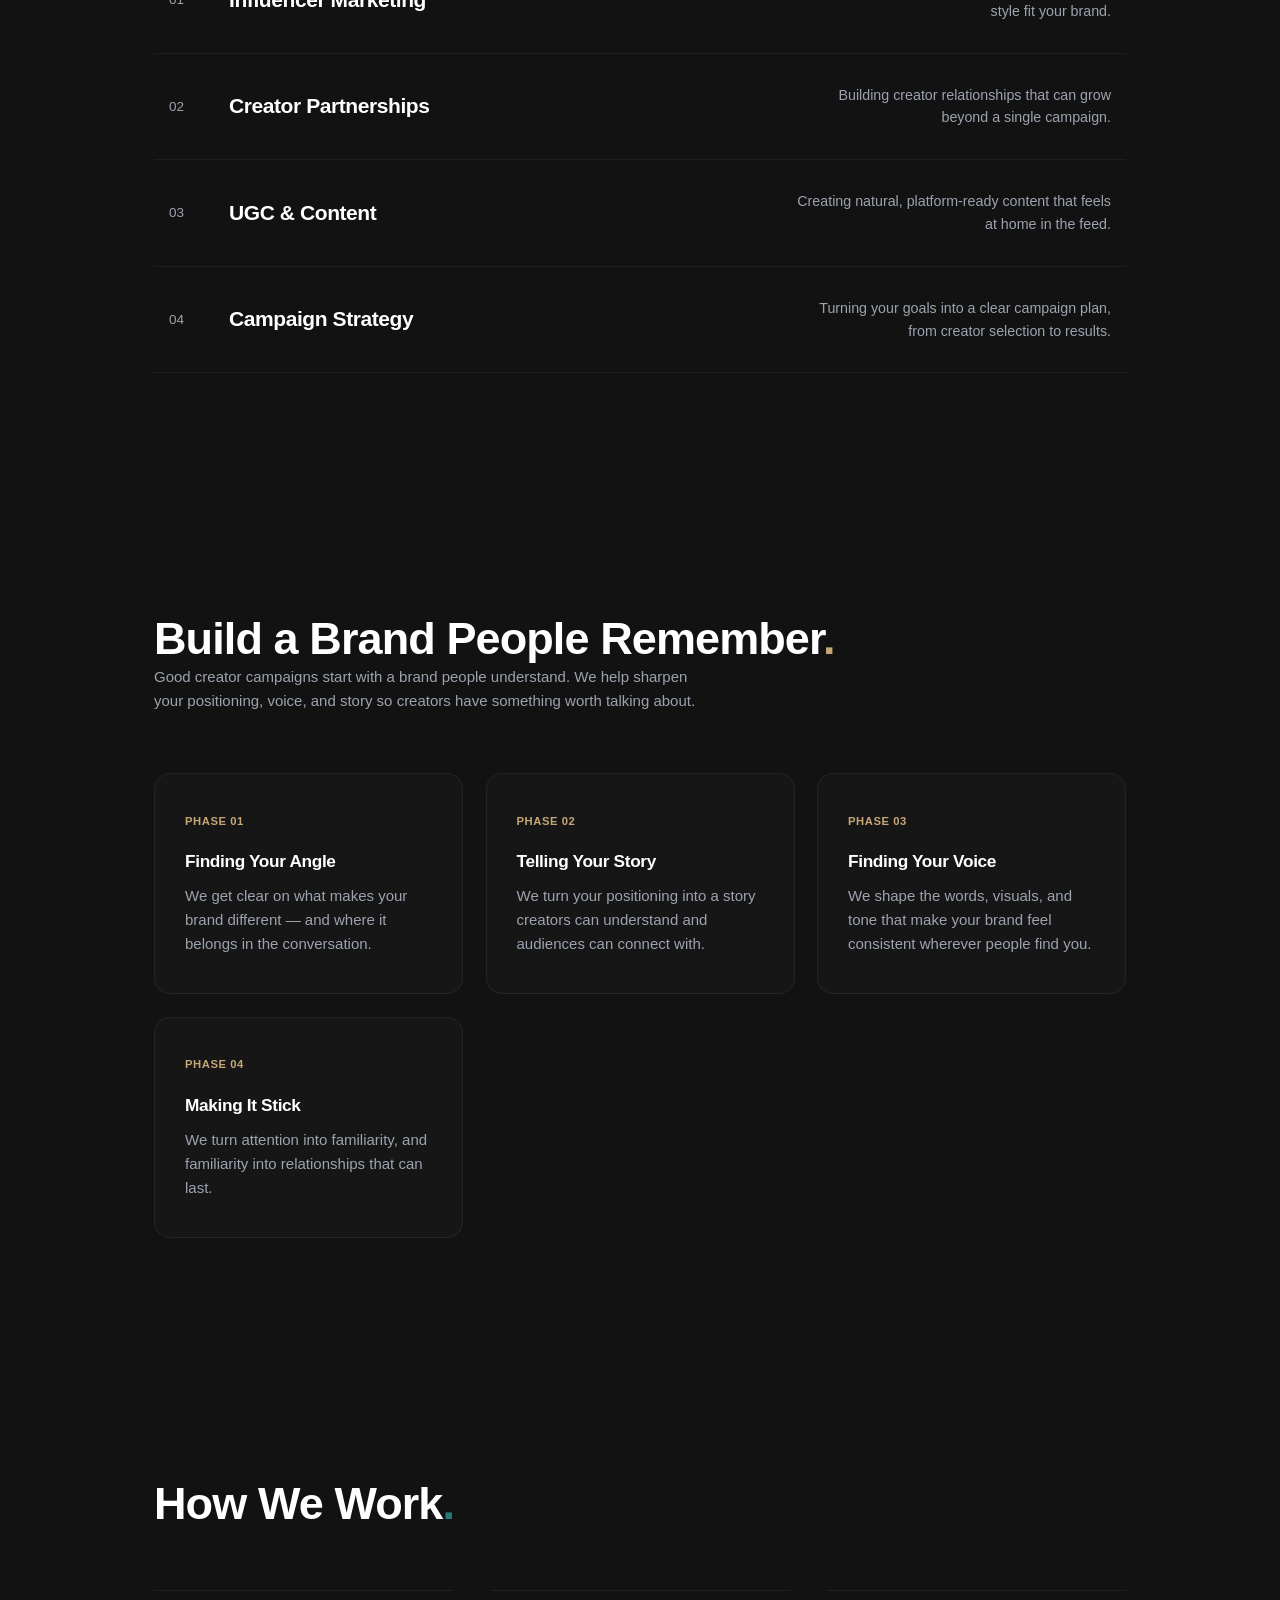
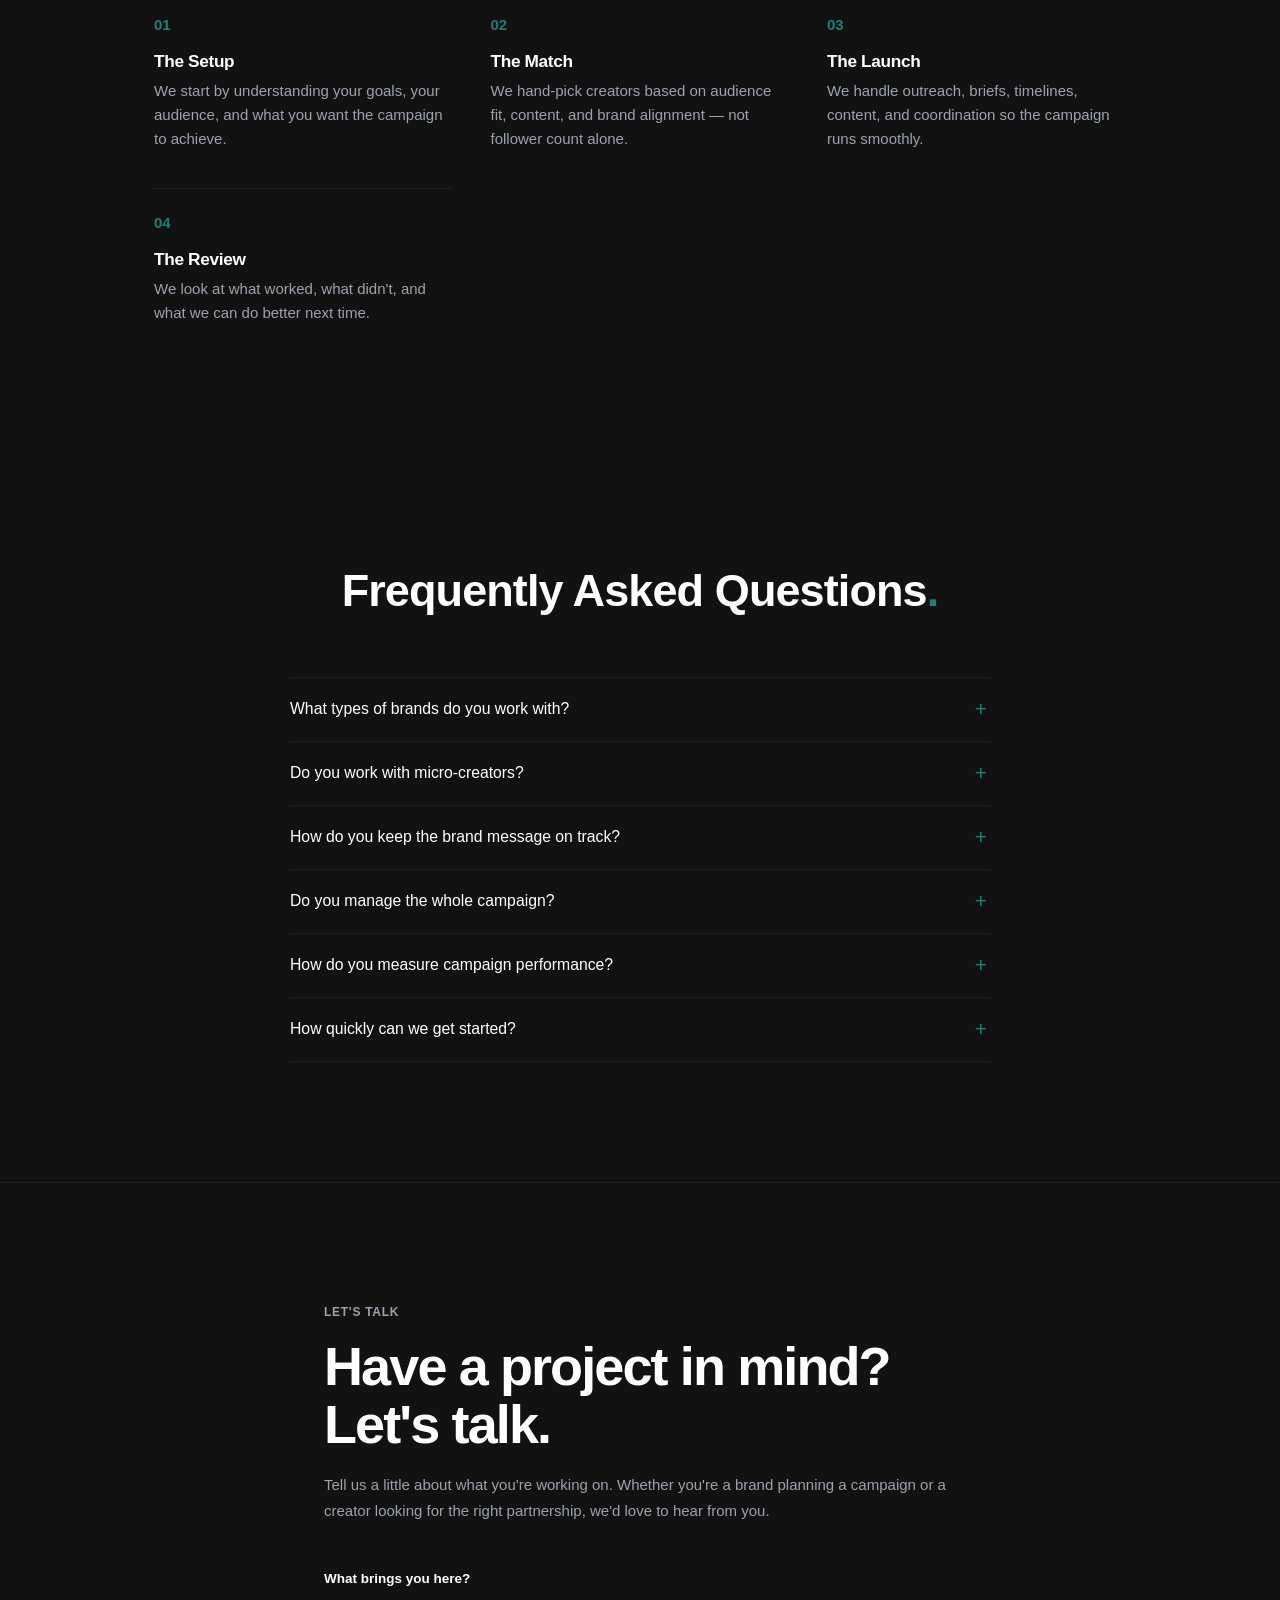
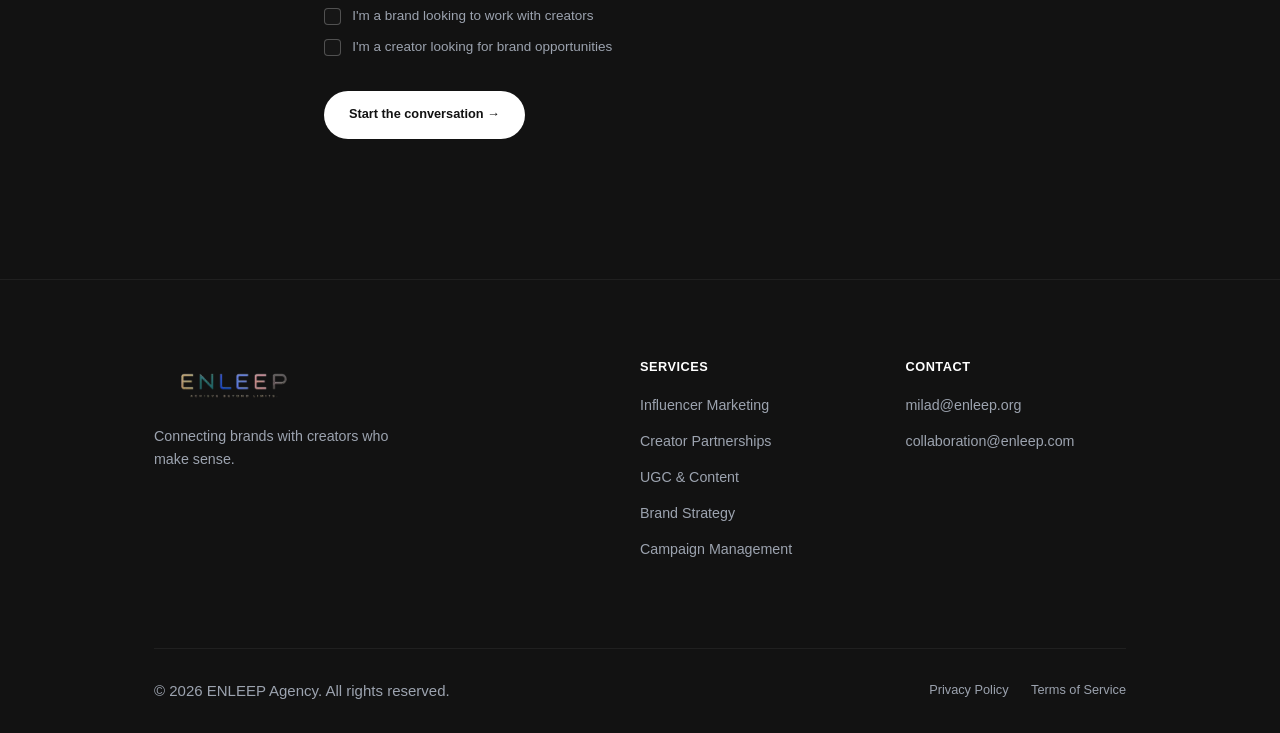
==== commit f304bd92: "Update index.html" ====
--- a/index.html
+++ b/index.html
@@ -41,9 +41,9 @@
 </head>
 <body>
 
-    <!-- Ambient Glows (Simplified & Calmer) -->
-    <div class="ambient-orb orb-1"></div>
-    <div class="ambient-orb orb-2"></div>
+    <!-- Ambient Glows (Optimized for iOS Performance) -->
+    <div class="ambient-orb orb-1" aria-hidden="true"></div>
+    <div class="ambient-orb orb-2" aria-hidden="true"></div>
 
     <!-- HEADER -->
     <header id="navbar">
@@ -59,7 +59,7 @@
                 <a href="#branding" class="nav-item">Brand Strategy</a>
                 <a href="#process" class="nav-item">Process</a>
                 <a href="#faq" class="nav-item">FAQ</a>
-                <a href="#footer-contact" class="btn btn-primary nav-cta" data-role="brand">Contact Us &rarr;</a>
+                <a href="#footer-contact" class="btn btn-primary nav-cta">Contact Us &rarr;</a>
             </nav>
         </div>
     </header>
@@ -72,7 +72,7 @@
                     <h1>The right creators.<br>Better campaigns.<br><span class="text-accent-gradient">Results that matter.</span></h1>
                     <p>We find creators who fit your brand, your audience, and your goals — then help turn those relationships into content people want to see.</p>
                     <div class="btn-wrap">
-                        <a href="#footer-contact" class="btn btn-primary nav-cta" data-role="brand">Let's talk &rarr;</a>
+                        <a href="#footer-contact" class="btn btn-primary">Let's talk &rarr;</a>
                         <a href="#process" class="btn btn-subtle">See how we work &darr;</a>
                     </div>
                 </div>
--- a/style.css
+++ b/style.css
@@ -1,6 +1,6 @@
 /* ==========================================
-    AGENCY DESIGN SYSTEM & VARIABLES
-    ========================================== */
+   AGENCY DESIGN SYSTEM & VARIABLES
+   ========================================== */
 :root {
     /* Backgrounds: Premium Dark Charcoal Theme */
     --color-bg-main: #121212;
@@ -163,7 +163,6 @@
 }
 
 /* Scroll Animations - Safe Fallback Approach */
-/* Elements start visible by default. JS adds a class to hide them before observing. */
 .fade-up {
     transition: opacity 0.8s cubic-bezier(0.16, 1, 0.3, 1), transform 0.8s cubic-bezier(0.16, 1, 0.3, 1);
 }
@@ -184,8 +183,8 @@
 .delay-4 { transition-delay: 0.4s; }
 
 /* ==========================================
-    HEADER & NAVIGATION
-    ========================================== */
+   HEADER & NAVIGATION
+   ========================================== */
 header {
     position: fixed;
     top: 0;
@@ -253,8 +252,8 @@
 }
 
 /* ==========================================
-    HERO
-    ========================================== */
+   HERO
+   ========================================== */
 .hero {
     min-height: 85vh;
     display: flex;
@@ -279,8 +278,8 @@
 }
 
 /* ==========================================
-    STRATEGY SECTION
-    ========================================== */
+   STRATEGY SECTION
+   ========================================== */
 .strategy-section {
     padding: 100px 0;
     margin: 0 5% 80px;
@@ -318,8 +317,8 @@
 }
 
 /* ==========================================
-    WHAT WE DO
-    ========================================== */
+   WHAT WE DO
+   ========================================== */
 .service-rows {
     margin-top: 3rem;
     border-top: 1px solid var(--border-light);
@@ -366,8 +365,8 @@
 }
 
 /* ==========================================
-    BRAND STRATEGY
-    ========================================== */
+   BRAND STRATEGY
+   ========================================== */
 .editorial-grid {
     display: grid;
     grid-template-columns: repeat(auto-fit, minmax(240px, 1fr));
@@ -405,8 +404,8 @@
 }
 
 /* ==========================================
-    HOW WE WORK
-    ========================================== */
+   HOW WE WORK
+   ========================================== */
 .process-grid {
     display: grid;
     grid-template-columns: repeat(auto-fit, minmax(220px, 1fr));
@@ -446,8 +445,8 @@
 }
 
 /* ==========================================
-    FAQ SECTION
-    ========================================== */
+   FAQ SECTION
+   ========================================== */
 .faq-container {
     max-width: 700px;
     margin: 4rem auto 0;
@@ -518,250 +517,6 @@
     padding-right: 2rem;
 }
 
-/* ==========================================
-    DUAL CTA SECTION
-    ========================================== */
-.cta-section {
-    padding: 120px 0;
-    background-color: var(--color-bg-secondary);
-    border-top: 1px solid var(--border-light);
-}
-
-.cta-header {
-    text-align: center;
-    max-width: 600px;
-    margin: 0 auto 4rem;
-}
-
-.dual-contact {
-    display: grid;
-    grid-template-columns: repeat(auto-fit, minmax(320px, 1fr));
-    gap: 1.5rem;
-}
-
-.contact-card {
-    padding: 3rem 2.5rem;
-    border-radius: var(--radius-lg);
-    border: 1px solid var(--border-light);
-    background: var(--color-bg-main);
-    display: flex;
-    flex-direction: column;
-    justify-content: space-between;
-    transition: var(--transition-smooth);
-}
-
-.contact-card:hover {
-    border-color: var(--border-hover);
-    transform: translateY(-4px);
-}
-
-.contact-card.primary-card {
-    background: linear-gradient(145deg, rgba(255, 255, 255, 0.02) 0%, rgba(0, 0, 0, 0) 100%);
-    border-color: rgba(198, 166, 117, 0.2); /* Subtle gold hint */
-}
-
-.eyebrow {
-    display: block;
-    font-size: 0.75rem;
-    font-weight: 600;
-    text-transform: uppercase;
-    letter-spacing: 0.05em;
-    color: var(--color-text-muted);
-    margin-bottom: 1rem;
-}
-
-.contact-card h3 {
-    font-size: 1.5rem;
-    margin-bottom: 0.8rem;
-}
-
-.contact-card p {
-    margin-bottom: 2.5rem;
-    min-height: 50px;
-}
-
-/* ==========================================
-    FOOTER
-    ========================================== */
-footer {
-    padding: 80px 0 0;
-    background-color: var(--color-bg-main);
-    border-top: 1px solid var(--border-light);
-}
-
-.footer-grid {
-    display: grid;
-    grid-template-columns: 2fr 1fr 1fr;
-    gap: 3rem;
-    margin-bottom: 5rem;
-}
-
-.footer-logo {
-    width: 160px;
-    height: auto;
-    margin-bottom: 1.5rem;
-    display: block;
-}
-
-.footer-desc {
-    color: var(--color-text-muted);
-    max-width: 260px;
-    font-size: 0.95rem;
-}
-
-.footer-links h4 {
-    font-size: 0.85rem;
-    letter-spacing: 0.04em;
-    text-transform: uppercase;
-    margin-bottom: 1.2rem;
-    color: var(--color-text-primary);
-}
-
-.footer-links ul li { margin-bottom: 0.8rem; list-style: none; }
-
-.footer-links a {
-    font-size: 0.95rem;
-    color: var(--color-text-muted);
-    transition: var(--transition-fast);
-}
-
-.footer-links a:hover { color: var(--color-brand-gold); }
-
-.footer-bottom {
-    border-top: 1px solid var(--border-light);
-    padding: 2rem 0;
-    display: flex;
-    justify-content: space-between;
-    align-items: center;
-    color: var(--color-text-muted);
-    font-size: 0.85rem;
-}
-
-
-/* ==========================================
-   RESPONSIVE / MOBILE 
-   ========================================== */
-
-/* Tablet & Smaller Desktop */
-@media (max-width: 900px) {
-    .nav-links { gap: 1.5rem; }
-    .logo img { width: 160px; }
-    .service-row { grid-template-columns: 50px 1.2fr 1fr; }
-    .footer-grid { grid-template-columns: 1fr 1fr; }
-}
-
-/* Core Mobile Breakpoint */
-@media (max-width: 768px) {
-    section { padding: 80px 0; }
-    header { padding: 1rem 0; }
-    .logo img { width: 150px; }
-
-    /* MOBILE MENU ARCHITECTURE */
-    .menu-btn {
-        display: flex;
-        align-items: center;
-        justify-content: center;
-    }
-
-    .nav-links { 
-        display: none; 
-    }
-
-    .nav-links.active {
-        display: flex;
-        position: absolute;
-        top: 70px; 
-        left: 5%;
-        right: 5%;
-        flex-direction: column;
-        align-items: stretch;
-        gap: 0;
-        padding: 1rem;
-        background: var(--color-bg-elevated);
-        border: 1px solid var(--border-light);
-        border-radius: var(--radius-lg);
-        box-shadow: 0 20px 40px rgba(0, 0, 0, 0.6);
-        z-index: 998;
-    }
-
-    .nav-links.active .nav-item {
-        display: block;
-        width: 100%;
-        padding: 1.2rem 1rem;
-        border-bottom: 1px solid var(--border-light);
-    }
-    
-    .nav-links.active .nav-item:last-of-type {
-        border-bottom: none;
-    }
-
-    .nav-links.active .nav-cta {
-        width: 100%;
-        margin-top: 1rem;
-    }
-
-    /* Layout Adjustments */
-    .hero { min-height: 70vh; padding-top: 100px; padding-bottom: 40px; }
-    
-    /* Services rows stacked */
-    .service-row {
-        grid-template-columns: 40px 1fr;
-        gap: 0.5rem;
-        padding: 1.5rem 0.5rem;
-    }
-
-    .s-desc {
-        grid-column: 2;
-        justify-self: start;
-        text-align: left;
-        max-width: 100%;
-        margin-top: 0.2rem;
-    }
-
-    .service-row:hover {
-        padding-left: 0.5rem; /* Cancel desktop hover shift on mobile */
-    }
-
-    /* Cards */
-    .dual-contact { grid-template-columns: 1fr; }
-    
-    /* Footer Mobile */
-    .footer-grid {
-        grid-template-columns: 1fr;
-        gap: 2.5rem;
-        margin-bottom: 3rem;
-    }
-
-    .footer-bottom {
-        flex-direction: column;
-        align-items: flex-start;
-        gap: 1rem;
-    }
-}
-
-/* Small Mobile Breakpoint */
-@media (max-width: 480px) {
-    html { font-size: 14px; }
-    .container { padding: 0 6%; }
-    .btn { padding: 0.9rem 1.4rem; width: 100%; }
-    
-    .strategy-section {
-        margin-left: 0;
-        margin-right: 0;
-        border-radius: 0;
-        border-left: none;
-        border-right: none;
-        padding: 70px 0;
-    }
-
-    .strategy-content { padding: 0 1rem; }
-    .service-row { padding: 1.2rem 0; }
-    
-    .nav-links.active {
-        left: 4%;
-        right: 4%;
-    }
-}
 /* ==========================================
    ENLEEP — PROJECT CONTACT SECTION
    ========================================== */
@@ -1022,101 +777,205 @@
 }
 
 /* ==========================================
-   CONTACT FORM — TABLET
-   ========================================== */
-
+   FOOTER
+   ========================================== */
+footer {
+    padding: 80px 0 0;
+    background-color: var(--color-bg-main);
+    border-top: 1px solid var(--border-light);
+}
+
+.footer-grid {
+    display: grid;
+    grid-template-columns: 2fr 1fr 1fr;
+    gap: 3rem;
+    margin-bottom: 5rem;
+}
+
+.footer-logo {
+    width: 160px;
+    height: auto;
+    margin-bottom: 1.5rem;
+    display: block;
+}
+
+.footer-desc {
+    color: var(--color-text-muted);
+    max-width: 260px;
+    font-size: 0.95rem;
+}
+
+.footer-links h4 {
+    font-size: 0.85rem;
+    letter-spacing: 0.04em;
+    text-transform: uppercase;
+    margin-bottom: 1.2rem;
+    color: var(--color-text-primary);
+}
+
+.footer-links ul li { margin-bottom: 0.8rem; list-style: none; }
+
+.footer-links a {
+    font-size: 0.95rem;
+    color: var(--color-text-muted);
+    transition: var(--transition-fast);
+}
+
+.footer-links a:hover { color: var(--color-brand-gold); }
+
+.footer-bottom {
+    border-top: 1px solid var(--border-light);
+    padding: 2rem 0;
+    display: flex;
+    justify-content: space-between;
+    align-items: center;
+    color: var(--color-text-muted);
+    font-size: 0.85rem;
+}
+
+/* ==========================================
+   RESPONSIVE / MOBILE 
+   ========================================== */
+
+/* Tablet & Smaller Desktop */
+@media (max-width: 900px) {
+    .nav-links { gap: 1.5rem; }
+    .logo img { width: 160px; }
+    .service-row { grid-template-columns: 50px 1.2fr 1fr; }
+    .footer-grid { grid-template-columns: 1fr 1fr; }
+}
+
+/* Core Mobile Breakpoint */
 @media (max-width: 768px) {
-
-    .contact-section {
-        padding: 90px 0 100px;
-    }
-
-    .contact-container {
+    section { padding: 80px 0; }
+    header { padding: 1rem 0; }
+    .logo img { width: 150px; }
+
+    /* MOBILE MENU ARCHITECTURE */
+    .menu-btn {
+        display: flex;
+        align-items: center;
+        justify-content: center;
+    }
+
+    .nav-links { 
+        display: none; 
+    }
+
+    .nav-links.active {
+        display: flex;
+        position: absolute;
+        top: 70px; 
+        left: 5%;
+        right: 5%;
+        flex-direction: column;
+        align-items: stretch;
+        gap: 0;
+        padding: 1rem;
+        background: var(--color-bg-elevated);
+        border: 1px solid var(--border-light);
+        border-radius: var(--radius-lg);
+        box-shadow: 0 20px 40px rgba(0, 0, 0, 0.6);
+        z-index: 998;
+    }
+
+    .nav-links.active .nav-item {
+        display: block;
+        width: 100%;
+        padding: 1.2rem 1rem;
+        border-bottom: 1px solid var(--border-light);
+    }
+    
+    .nav-links.active .nav-item:last-of-type {
+        border-bottom: none;
+    }
+
+    .nav-links.active .nav-cta {
+        width: 100%;
+        margin-top: 1rem;
+    }
+
+    /* Layout Adjustments */
+    .hero { min-height: 70vh; padding-top: 100px; padding-bottom: 40px; }
+    
+    /* Services rows stacked */
+    .service-row {
+        grid-template-columns: 40px 1fr;
+        gap: 0.5rem;
+        padding: 1.5rem 0.5rem;
+    }
+
+    .s-desc {
+        grid-column: 2;
+        justify-self: start;
+        text-align: left;
         max-width: 100%;
-    }
-
-    .contact-heading {
-        font-size: clamp(2.2rem, 8vw, 3rem);
-    }
-
-    .contact-description {
-        font-size: 0.95rem;
-        margin-bottom: 2.5rem;
-    }
-
-    .input-row {
+        margin-top: 0.2rem;
+    }
+
+    .service-row:hover {
+        padding-left: 0.5rem; /* Cancel desktop hover shift on mobile */
+    }
+
+    /* Footer Mobile */
+    .footer-grid {
         grid-template-columns: 1fr;
-        gap: 0.85rem;
-    }
-
-    .form-input {
-        height: 48px;
-    }
-
-    .submit-button {
-        width: auto;
-    }
-}
-
-/* ==========================================
-   CONTACT FORM — SMALL MOBILE
-   ========================================== */
-
+        gap: 2.5rem;
+        margin-bottom: 3rem;
+    }
+
+    .footer-bottom {
+        flex-direction: column;
+        align-items: flex-start;
+        gap: 1rem;
+    }
+
+    /* Contact Form Tablet/Mobile */
+    .contact-section { padding: 90px 0 100px; }
+    .contact-container { max-width: 100%; }
+    .contact-heading { font-size: clamp(2.2rem, 8vw, 3rem); }
+    .contact-description { font-size: 0.95rem; margin-bottom: 2.5rem; }
+    .input-row { grid-template-columns: 1fr; gap: 0.85rem; }
+    .form-input { height: 48px; }
+    .submit-button { width: auto; }
+}
+
+/* Small Mobile Breakpoint */
 @media (max-width: 480px) {
-
-    .contact-section {
-        padding: 75px 0 85px;
-    }
-
-    .contact-heading {
-        font-size: 2.25rem;
-        letter-spacing: -0.03em;
-    }
-
-    .contact-description {
-        font-size: 0.9rem;
-        line-height: 1.65;
-    }
-
-    .checkbox-label {
-        font-size: 0.85rem;
-    }
-
-    .dynamic-fields.is-visible {
-        margin-bottom: 1.5rem;
-    }
-
-    .form-input,
-    .form-textarea {
-        font-size: 16px;
-    }
-
-    .submit-button {
-        width: 100%;
-        min-height: 50px;
-    }
-}
-@media (max-width: 600px) {
-
-    .contact-section {
-        padding: 90px 0 100px;
-    }
-
-    .contact-heading {
-        font-size: clamp(1.9rem, 8vw, 2.4rem);
-    }
-
-    .contact-description {
-        font-size: 0.9rem;
-        margin-bottom: 2rem;
-    }
-
-    .input-row {
-        flex-direction: column;
-    }
-
-    .submit-button {
-        width: 100%;
-        justify-content: center;
-    }
-}
+    html { font-size: 14px; }
+    .container { padding: 0 6%; }
+    .btn { padding: 0.9rem 1.4rem; width: 100%; }
+    
+    .strategy-section {
+        margin-left: 0;
+        margin-right: 0;
+        border-radius: 0;
+        border-left: none;
+        border-right: none;
+        padding: 70px 0;
+    }
+
+    .strategy-content { padding: 0 1rem; }
+    .service-row { padding: 1.2rem 0; }
+    
+    .nav-links.active {
+        left: 4%;
+        right: 4%;
+    }
+
+    /* Contact Form Small Mobile */
+    .contact-section { padding: 75px 0 85px; }
+    .contact-heading { font-size: 2.25rem; letter-spacing: -0.03em; }
+    .contact-description { font-size: 0.9rem; line-height: 1.65; }
+    .checkbox-label { font-size: 0.85rem; }
+    .dynamic-fields.is-visible { margin-bottom: 1.5rem; }
+    .form-input, .form-textarea { font-size: 16px; } /* Prevents iOS zoom */
+    .submit-button { width: 100%; min-height: 50px; justify-content: center; }
+    .input-row { flex-direction: column; }
+}
+    </style>
+</head>
+<body>
+    <!-- (Your HTML body elements remain identical) -->
+</body>
+</html>
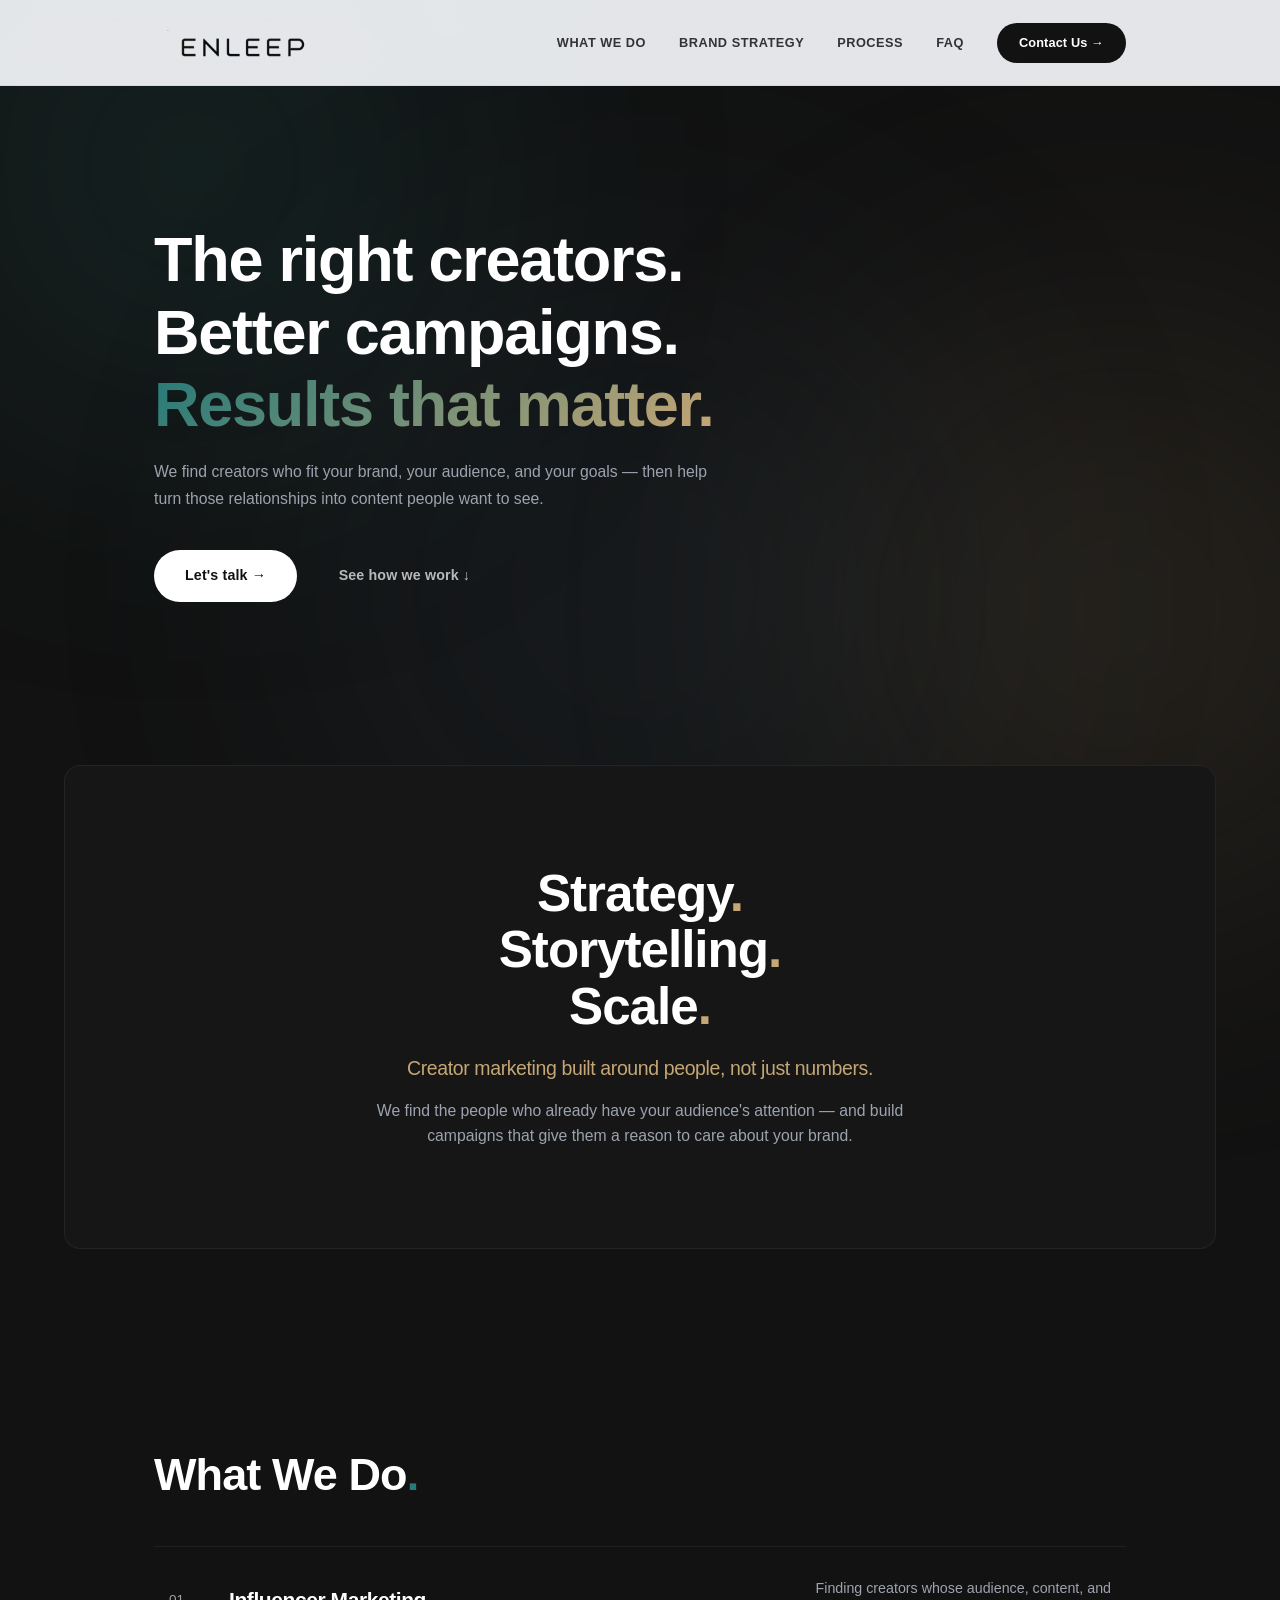
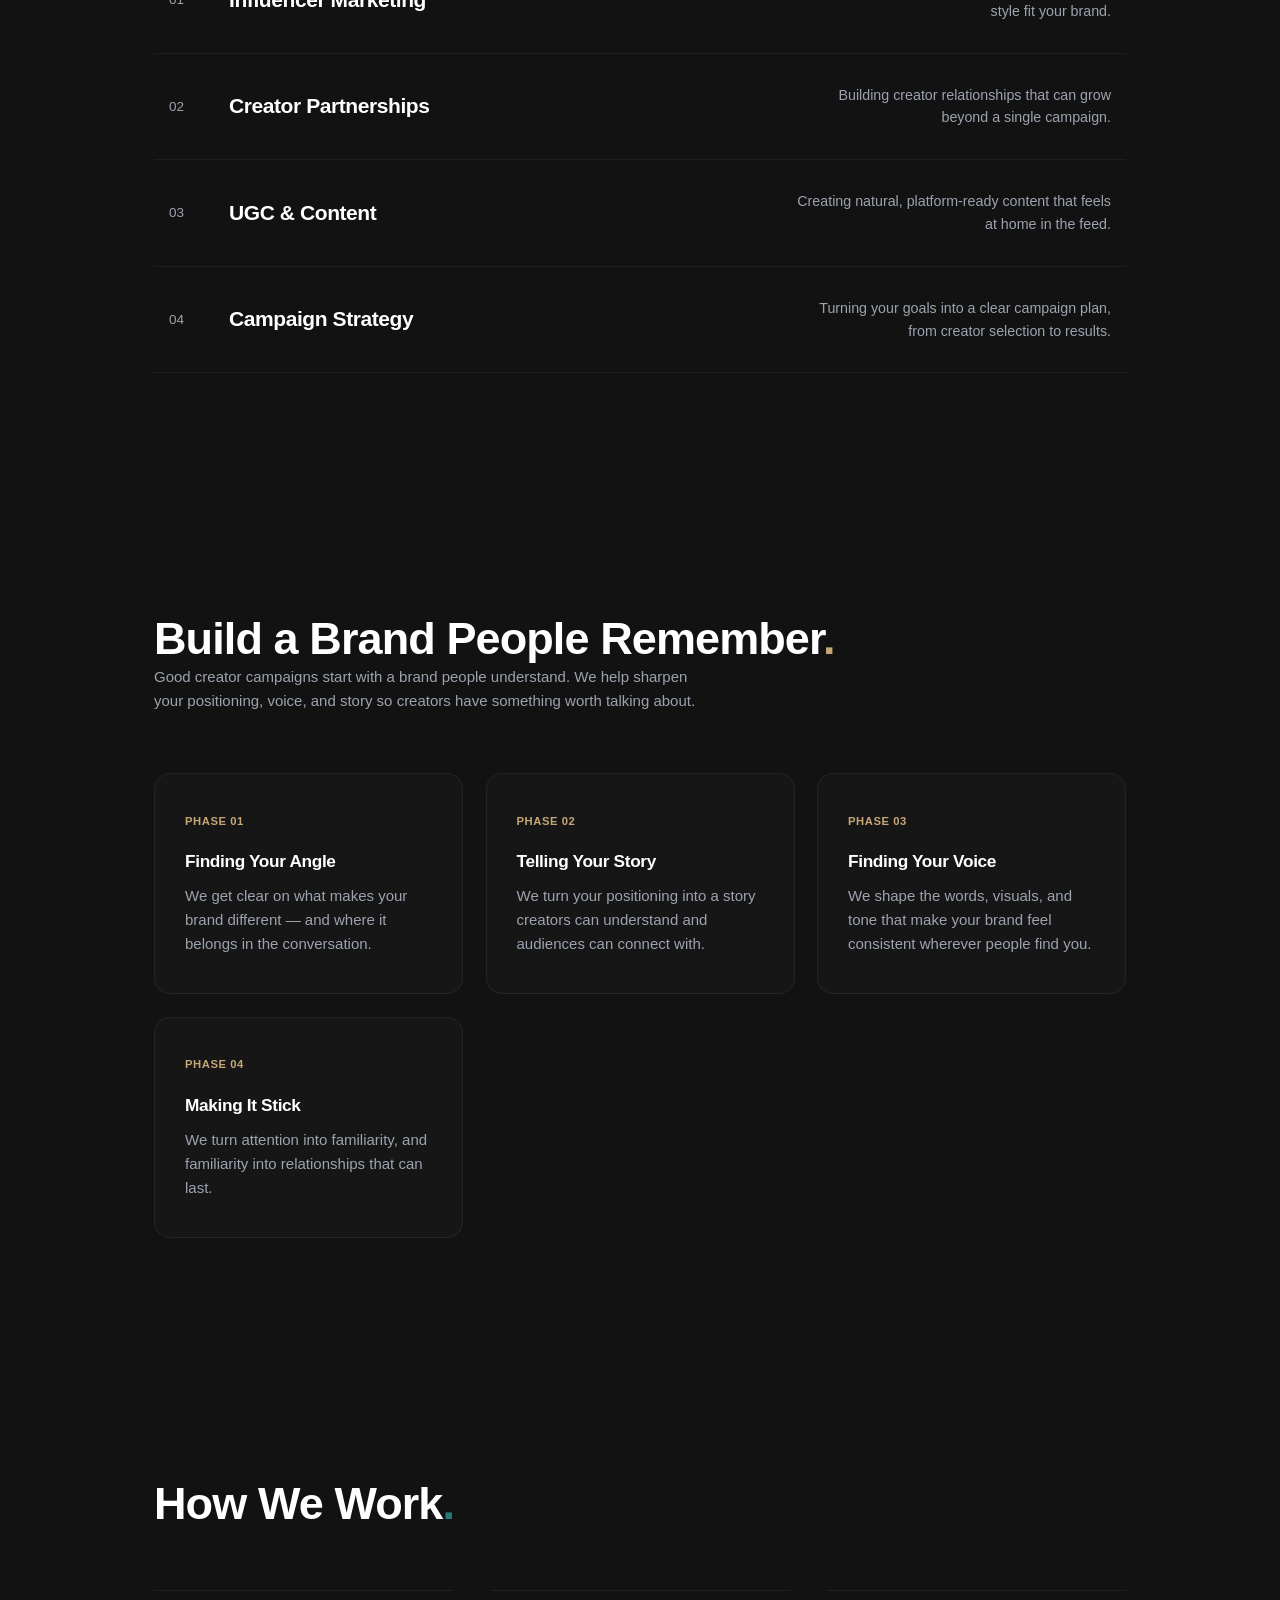
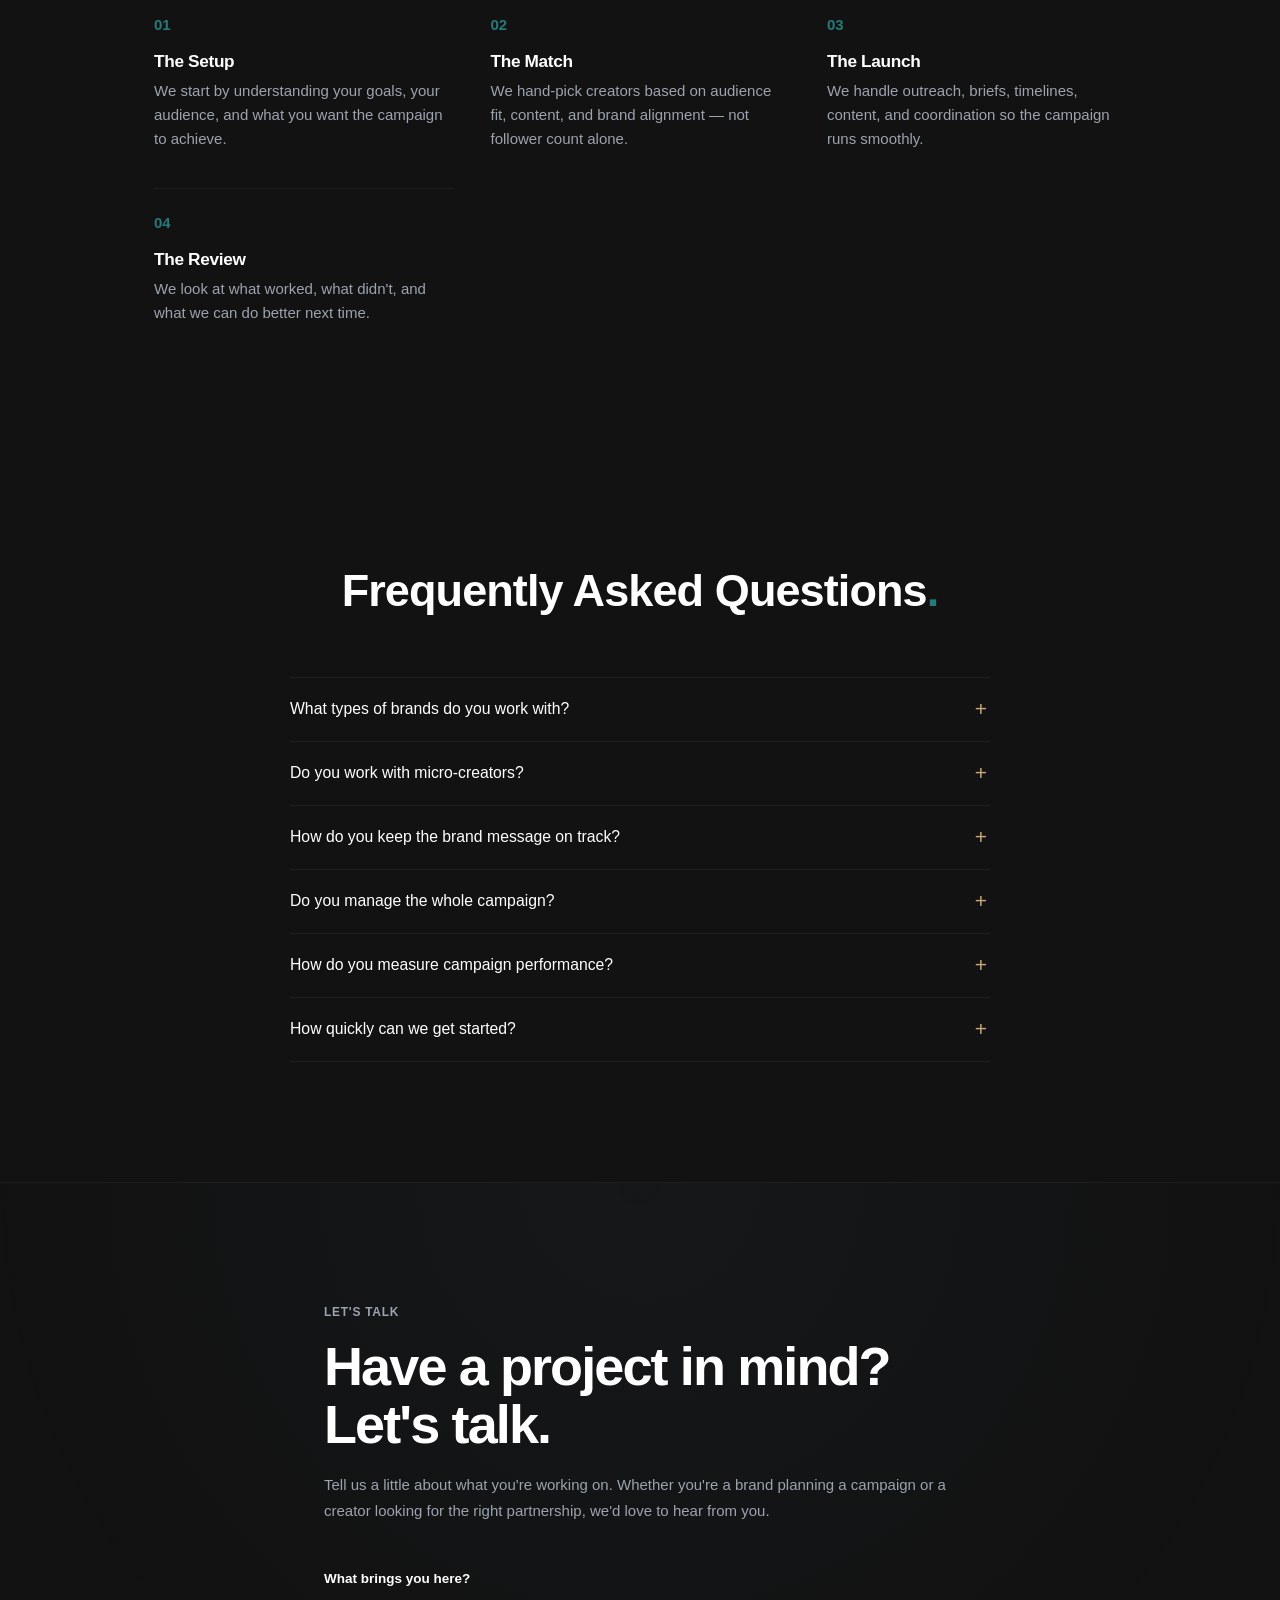
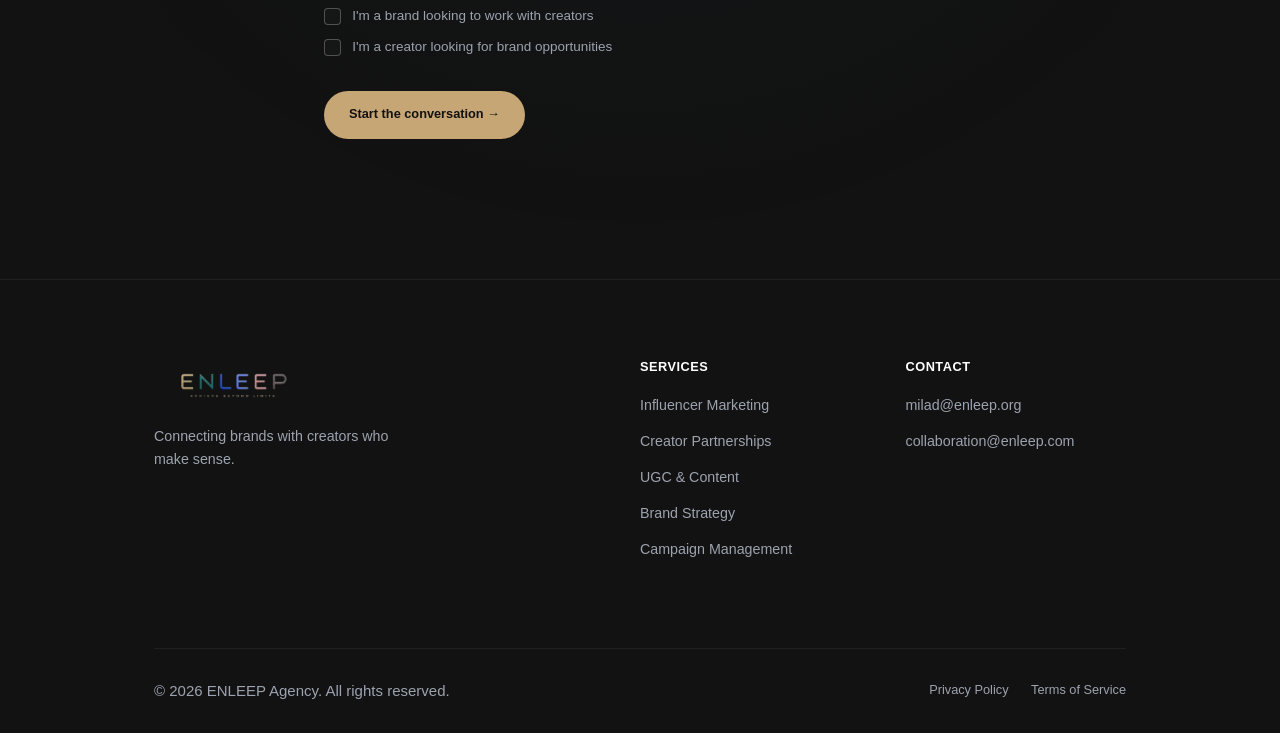
==== commit 4e7b93e6: "Update index.html" ====
--- a/index.html
+++ b/index.html
@@ -14,12 +14,6 @@
     <meta property="og:type" content="website">
     <meta property="og:site_name" content="ENLEEP">
     
-    <!-- External CSS -->
-    <link rel="stylesheet" href="style.css">
-    
-    <!-- External JavaScript -->
-    <script src="script.js" defer></script>
-
     <!-- Structured Data / Schema -->
     <script type="application/ld+json">
     {
@@ -38,12 +32,865 @@
       "url": "https://enleep.com/"
     }
     </script>
+
+    <style>
+        /* ==========================================
+           AGENCY DESIGN SYSTEM & VARIABLES
+           ========================================== */
+        :root {
+            /* Backgrounds: Premium Dark Charcoal Theme */
+            --color-bg-main: #121212;
+            --color-bg-secondary: #161616;
+            --color-bg-elevated: #1A1A1A;
+
+            /* Brand Colors: Unified and restrained (Slightly richer palette) */
+            --color-brand-gold: #C6A675;
+            --color-brand-teal: #267A78;
+            --color-brand-blue: #4A6D8C;
+            --color-brand-rose: #cf8d8d;
+
+            /* Typography */
+            --color-text-primary: #FFFFFF;
+            --color-text-muted: #9CA3AF;
+            --font-main: -apple-system, BlinkMacSystemFont, "Segoe UI", Roboto, Helvetica, Arial, sans-serif;
+            
+            /* Utilities */
+            --transition-fast: all 0.3s cubic-bezier(0.25, 1, 0.5, 1);
+            --transition-smooth: all 0.6s cubic-bezier(0.16, 1, 0.3, 1);
+            --border-light: rgba(255, 255, 255, 0.06);
+            --border-hover: rgba(255, 255, 255, 0.15);
+            --radius-lg: 16px; 
+        }
+
+        /* Reset & Base Setup */
+        * { margin: 0; padding: 0; box-sizing: border-box; }
+        html { scroll-behavior: smooth; font-size: 15px; } 
+
+        body {
+            font-family: var(--font-main);
+            background-color: var(--color-bg-main);
+            color: var(--color-text-primary);
+            line-height: 1.6;
+            -webkit-font-smoothing: antialiased;
+            -moz-osx-font-smoothing: grayscale;
+            overflow-x: hidden;
+            max-width: 100vw;
+        }
+
+        /* Accessibility: Visible Focus States */
+        *:focus-visible {
+            outline: 2px solid var(--color-brand-gold);
+            outline-offset: 4px;
+        }
+
+        /* Ambient Orbs - Slightly richer logo theme colors */
+        .ambient-orb {
+            position: fixed;
+            border-radius: 50%;
+            filter: blur(140px);
+            z-index: -1;
+            pointer-events: none;
+        }
+        .orb-1 { top: -10%; left: -5%; width: 40vw; height: 40vw; background: var(--color-brand-teal); opacity: 0.18; }
+        .orb-2 { bottom: 0%; right: -10%; width: 45vw; height: 45vw; background: var(--color-brand-gold); opacity: 0.12; }
+        .orb-3 { top: 30%; left: 50%; width: 50vw; height: 50vw; transform: translateX(-50%); background: var(--color-brand-blue); opacity: 0.10; }
+
+        /* Typography */
+        h1, h2, h3, h4 {
+            font-weight: 700;
+            letter-spacing: -0.02em;
+            line-height: 1.15;
+            color: var(--color-text-primary);
+        }
+
+        h1 { font-size: clamp(2.8rem, 6vw, 4.2rem); } 
+        h2 { font-size: clamp(2rem, 4vw, 3rem); } 
+        h3 { font-size: clamp(1.2rem, 2vw, 1.4rem); font-weight: 600; } 
+        h4 { font-size: 1.05rem; }
+
+        p {
+            font-size: 1rem;
+            font-weight: 400;
+            color: var(--color-text-muted);
+        }
+
+        /* Enhanced gradient accent */
+        .text-accent-gradient {
+            background: linear-gradient(135deg, var(--color-brand-teal) 0%, var(--color-brand-gold) 100%);
+            -webkit-background-clip: text;
+            -webkit-text-fill-color: transparent;
+            color: var(--color-brand-gold);
+        }
+
+        .dot-teal { color: var(--color-brand-teal); }
+        .dot-gold { color: var(--color-brand-gold); }
+        .text-center { text-align: center; }
+
+        /* Layout */
+        .container {
+            width: 100%;
+            max-width: 1100px; 
+            margin: 0 auto;
+            padding: 0 5%;
+        }
+
+        section {
+            padding: 120px 0;
+            position: relative;
+        }
+
+        a {
+            text-decoration: none;
+            color: inherit;
+            transition: var(--transition-fast);
+        }
+
+        /* Buttons */
+        .btn-wrap {
+            display: flex;
+            gap: 1.2rem;
+            flex-wrap: wrap;
+            margin-top: 2.5rem;
+        }
+
+        .btn {
+            display: inline-flex;
+            align-items: center;
+            justify-content: center;
+            padding: 0.9rem 2rem;
+            font-weight: 600;
+            font-size: 0.95rem;
+            letter-spacing: 0.01em;
+            border-radius: 100px;
+            cursor: pointer;
+            transition: var(--transition-fast);
+            text-align: center;
+            border: 1px solid transparent;
+        }
+
+        .btn-primary {
+            background-color: var(--color-text-primary);
+            color: var(--color-bg-main);
+        }
+
+        .btn-primary:hover {
+            transform: translateY(-2px);
+            box-shadow: 0 8px 20px rgba(198, 166, 117, 0.15);
+            background-color: var(--color-brand-gold);
+            color: var(--color-bg-main);
+        }
+
+        .btn-outline {
+            background-color: transparent;
+            color: var(--color-text-primary);
+            border-color: var(--border-hover);
+        }
+
+        .btn-outline:hover {
+            border-color: var(--color-brand-gold);
+            color: var(--color-brand-gold);
+            transform: translateY(-2px);
+        }
+
+        .btn-subtle {
+            background-color: transparent;
+            color: var(--color-text-primary);
+            opacity: 0.7;
+            padding: 0.9rem 1.5rem;
+        }
+
+        .btn-subtle:hover {
+            opacity: 1;
+            background-color: rgba(255,255,255,0.04);
+        }
+
+        /* Scroll Animations */
+        .fade-up {
+            transition: opacity 0.8s cubic-bezier(0.16, 1, 0.3, 1), transform 0.8s cubic-bezier(0.16, 1, 0.3, 1);
+        }
+
+        body.js-ready .fade-up:not(.in-view) {
+            opacity: 0;
+            transform: translateY(20px);
+        }
+
+        body.js-ready .fade-up.in-view {
+            opacity: 1;
+            transform: translateY(0);
+        }
+
+        .delay-1 { transition-delay: 0.1s; }
+        .delay-2 { transition-delay: 0.2s; }
+        .delay-3 { transition-delay: 0.3s; }
+        .delay-4 { transition-delay: 0.4s; }
+
+        /* ==========================================
+           HEADER & NAVIGATION (SILVER WHITE)
+           ========================================== */
+        header {
+            position: fixed;
+            top: 0;
+            width: 100%;
+            z-index: 999;
+            padding: 1.5rem 0;
+            background-color: rgba(240, 242, 245, 0.95); /* Silver White */
+            backdrop-filter: blur(12px);
+            -webkit-backdrop-filter: blur(12px);
+            border-bottom: 1px solid rgba(0, 0, 0, 0.05);
+            transition: var(--transition-smooth);
+        }
+
+        header.scrolled {
+            padding: 1rem 0;
+            background-color: rgba(240, 242, 245, 0.98);
+            border-bottom: 1px solid rgba(0, 0, 0, 0.08);
+            box-shadow: 0 4px 20px rgba(0, 0, 0, 0.05);
+        }
+
+        .nav-inner {
+            display: flex;
+            justify-content: space-between;
+            align-items: center;
+        }
+
+        .logo img {
+            width: 180px;
+            height: auto;
+            transition: opacity 0.3s ease;
+            display: block;
+            /* Inverts white logo to dark so it's visible on the silver header */
+            filter: brightness(0.1); 
+        }
+
+        .logo:hover img { opacity: 0.7; }
+
+        .nav-links {
+            display: flex;
+            gap: 2.2rem;
+            align-items: center;
+        }
+
+        .nav-links a.nav-item {
+            font-size: 0.85rem;
+            font-weight: 600;
+            text-transform: uppercase;
+            letter-spacing: 0.04em;
+            color: #333333; /* Dark text for light header */
+        }
+
+        .nav-links a.nav-item:hover {
+            color: var(--color-brand-teal);
+        }
+
+        .nav-cta {
+            padding: 0.6rem 1.4rem;
+            font-size: 0.85rem;
+            background-color: #121212;
+            color: #ffffff;
+        }
+        
+        .nav-cta:hover {
+            background-color: var(--color-brand-teal);
+            color: #ffffff;
+        }
+
+        .menu-btn {
+            display: none;
+            background: none;
+            border: none;
+            color: #121212; /* Dark icon for light header */
+            font-size: 1.8rem;
+            cursor: pointer;
+            padding: 0.5rem;
+            z-index: 1000;
+        }
+
+        /* ==========================================
+           HERO
+           ========================================== */
+        .hero {
+            min-height: 85vh;
+            display: flex;
+            align-items: center;
+            padding-top: 120px;
+            padding-bottom: 60px;
+        }
+
+        .hero-content {
+            max-width: 760px;
+        }
+
+        .hero h1 {
+            margin-bottom: 1.2rem;
+        }
+
+        .hero p {
+            font-size: clamp(1.05rem, 1.2vw, 1.15rem);
+            max-width: 580px;
+            color: var(--color-text-muted);
+            line-height: 1.7;
+        }
+
+        /* ==========================================
+           STRATEGY SECTION
+           ========================================== */
+        .strategy-section {
+            padding: 100px 0;
+            margin: 0 5% 80px;
+            background-color: var(--color-bg-secondary);
+            border-radius: var(--radius-lg);
+            border: 1px solid var(--border-light);
+            text-align: center;
+        }
+
+        .strategy-content {
+            max-width: 800px;
+            margin: 0 auto;
+            padding: 0 2rem;
+        }
+
+        .strategy-content h2 {
+            font-size: clamp(2rem, 4vw, 3.5rem);
+            color: var(--color-text-primary);
+            line-height: 1.1;
+            margin-bottom: 1.5rem;
+        }
+
+        .strategy-subtitle {
+            font-size: clamp(1.1rem, 2vw, 1.3rem);
+            color: var(--color-brand-gold);
+            font-weight: 500;
+            margin-bottom: 1.2rem;
+        }
+
+        .strategy-content p {
+            font-size: 1.05rem;
+            color: var(--color-text-muted);
+            max-width: 600px;
+            margin: 0 auto;
+        }
+
+        /* ==========================================
+           WHAT WE DO
+           ========================================== */
+        .service-rows {
+            margin-top: 3rem;
+            border-top: 1px solid var(--border-light);
+        }
+
+        .service-row {
+            display: grid;
+            grid-template-columns: 60px 1.5fr 1.5fr;
+            align-items: center;
+            padding: 2rem 1rem;
+            border-bottom: 1px solid var(--border-light);
+            transition: var(--transition-smooth);
+        }
+
+        .service-row:hover {
+            padding-left: 2rem;
+            background-color: rgba(38, 122, 120, 0.04); /* Subtle teal tint */
+            border-bottom-color: var(--color-brand-teal);
+        }
+
+        .s-num {
+            font-size: 0.9rem;
+            font-weight: 500;
+            color: var(--color-text-muted);
+        }
+
+        .service-row:hover .s-num {
+            color: var(--color-brand-gold);
+        }
+
+        .s-title {
+            font-size: clamp(1.2rem, 2vw, 1.4rem);
+            font-weight: 600;
+            margin: 0;
+        }
+
+        .s-desc {
+            font-size: 0.95rem;
+            color: var(--color-text-muted);
+            justify-self: end;
+            text-align: right;
+            max-width: 320px;
+            margin: 0;
+        }
+
+        /* ==========================================
+           BRAND STRATEGY
+           ========================================== */
+        .editorial-grid {
+            display: grid;
+            grid-template-columns: repeat(auto-fit, minmax(240px, 1fr));
+            gap: 1.5rem;
+            margin-top: 4rem;
+        }
+
+        .ed-card {
+            padding: 2.5rem 2rem;
+            border: 1px solid var(--border-light);
+            border-radius: var(--radius-lg);
+            background: var(--color-bg-secondary);
+            transition: var(--transition-smooth);
+        }
+
+        .ed-card:hover {
+            border-color: rgba(198, 166, 117, 0.25); /* Gold border hint */
+            transform: translateY(-4px);
+            background: linear-gradient(145deg, var(--color-bg-elevated) 0%, rgba(198, 166, 117, 0.04) 100%);
+        }
+
+        .ed-number {
+            font-size: 0.75rem;
+            font-weight: 600;
+            letter-spacing: 0.05em;
+            text-transform: uppercase;
+            margin-bottom: 1.5rem;
+            display: block;
+            color: var(--color-brand-gold);
+        }
+
+        .ed-card h3 {
+            margin-bottom: 0.8rem;
+            font-size: 1.15rem;
+        }
+
+        /* ==========================================
+           HOW WE WORK
+           ========================================== */
+        .process-grid {
+            display: grid;
+            grid-template-columns: repeat(auto-fit, minmax(220px, 1fr));
+            gap: 2.5rem;
+            margin-top: 4rem;
+        }
+
+        .step {
+            padding-top: 1.5rem;
+            position: relative;
+        }
+
+        .step::before {
+            content: '';
+            position: absolute;
+            top: 0;
+            left: 0;
+            right: 0;
+            height: 1px;
+            background: var(--border-light);
+            transition: var(--transition-smooth);
+        }
+
+        .step:hover::before { background: var(--color-brand-teal); }
+
+        .step-num {
+            font-size: 1rem;
+            font-weight: 600;
+            color: var(--color-brand-teal);
+            margin-bottom: 1rem;
+            display: block;
+        }
+
+        .step h3 {
+            font-size: 1.15rem;
+            margin-bottom: 0.5rem;
+        }
+
+        /* ==========================================
+           FAQ SECTION
+           ========================================== */
+        .faq-container {
+            max-width: 700px;
+            margin: 4rem auto 0;
+            border-top: 1px solid var(--border-light);
+        }
+
+        .faq-item {
+            border-bottom: 1px solid var(--border-light);
+        }
+
+        .faq-question {
+            width: 100%;
+            text-align: left;
+            background: none;
+            border: none;
+            font-family: inherit;
+            font-size: 1.05rem;
+            font-weight: 500;
+            color: var(--color-text-primary);
+            display: flex;
+            justify-content: space-between;
+            align-items: center;
+            cursor: pointer;
+            padding: 1.5rem 0;
+            margin: 0;
+            transition: var(--transition-fast);
+        }
+
+        .faq-question:hover {
+            color: var(--color-brand-teal);
+        }
+
+        .faq-icon {
+            position: relative;
+            width: 1.2rem;
+            height: 1.2rem;
+            display: flex;
+            align-items: center;
+            justify-content: center;
+            color: var(--color-brand-gold); /* Elevated icon color */
+            font-size: 1.4rem;
+            font-weight: 300;
+            flex-shrink: 0;
+            margin-left: 1rem;
+        }
+
+        .faq-icon::before { content: '+'; position: absolute; }
+        .faq-question[aria-expanded="true"] .faq-icon::before { content: '−'; }
+
+        .faq-answer-wrapper {
+            display: grid;
+            grid-template-rows: 0fr;
+            transition: grid-template-rows 0.4s cubic-bezier(0.16, 1, 0.3, 1);
+        }
+
+        .faq-question[aria-expanded="true"] + .faq-answer-wrapper {
+            grid-template-rows: 1fr;
+        }
+
+        .faq-answer { overflow: hidden; }
+
+        .faq-answer p {
+            margin-top: 0;
+            margin-bottom: 1.5rem;
+            font-size: 0.95rem;
+            color: var(--color-text-muted);
+            line-height: 1.6;
+            padding-right: 2rem;
+        }
+
+        /* ==========================================
+           DUAL CTA SECTION
+           ========================================== */
+        .cta-section {
+            padding: 120px 0;
+            background-color: var(--color-bg-secondary);
+            border-top: 1px solid var(--border-light);
+        }
+
+        .cta-header {
+            text-align: center;
+            max-width: 600px;
+            margin: 0 auto 4rem;
+        }
+
+        .dual-contact {
+            display: grid;
+            grid-template-columns: repeat(auto-fit, minmax(320px, 1fr));
+            gap: 1.5rem;
+        }
+
+        .contact-card {
+            padding: 3rem 2.5rem;
+            border-radius: var(--radius-lg);
+            border: 1px solid var(--border-light);
+            background: var(--color-bg-main);
+            display: flex;
+            flex-direction: column;
+            justify-content: space-between;
+            transition: var(--transition-smooth);
+        }
+
+        .contact-card:hover {
+            border-color: var(--border-hover);
+            transform: translateY(-4px);
+        }
+
+        .contact-card.primary-card {
+            background: linear-gradient(145deg, rgba(255, 255, 255, 0.02) 0%, rgba(0, 0, 0, 0) 100%);
+            border-color: rgba(198, 166, 117, 0.2); 
+        }
+
+        .eyebrow {
+            display: block;
+            font-size: 0.75rem;
+            font-weight: 600;
+            text-transform: uppercase;
+            letter-spacing: 0.05em;
+            color: var(--color-text-muted);
+            margin-bottom: 1rem;
+        }
+
+        .contact-card h3 {
+            font-size: 1.5rem;
+            margin-bottom: 0.8rem;
+        }
+
+        .contact-card p {
+            margin-bottom: 2.5rem;
+            min-height: 50px;
+        }
+
+        /* ==========================================
+           PROJECT CONTACT SECTION 
+           ========================================== */
+        .contact-section {
+            padding: 120px 0 140px;
+            border-top: 1px solid var(--border-light);
+            background-image: radial-gradient(circle at top center, rgba(74, 109, 140, 0.06) 0%, transparent 70%);
+        }
+
+        .contact-container {
+            width: 100%;
+            max-width: 760px;
+            margin: 0 auto;
+            text-align: left;
+        }
+
+        .contact-eyebrow {
+            display: block;
+            color: var(--color-text-muted);
+            font-size: 0.8rem;
+            font-weight: 600;
+            letter-spacing: 0.06em;
+            text-transform: uppercase;
+            margin-bottom: 1rem;
+        }
+
+        .contact-heading {
+            font-size: clamp(2.4rem, 5vw, 3.6rem);
+            font-weight: 700;
+            line-height: 1.08;
+            letter-spacing: -0.035em;
+            color: var(--color-text-primary);
+            margin-bottom: 1.25rem;
+        }
+
+        .contact-description {
+            max-width: 680px;
+            color: var(--color-text-muted);
+            font-size: 1rem;
+            line-height: 1.7;
+            margin-bottom: 3rem;
+        }
+
+        .contact-form { width: 100%; }
+        .form-prompt { color: var(--color-text-primary); font-size: 0.9rem; font-weight: 600; margin-bottom: 1.1rem; }
+
+        .checkbox-group { display: flex; flex-direction: column; gap: 0.85rem; margin-bottom: 0.75rem; }
+
+        .checkbox-label {
+            display: flex; align-items: center; gap: 0.75rem; width: fit-content;
+            color: var(--color-text-muted); font-size: 0.9rem; line-height: 1.4;
+            cursor: pointer; transition: color 0.25s ease;
+        }
+
+        .checkbox-label:hover { color: var(--color-text-primary); }
+
+        .checkbox-label input[type="checkbox"] {
+            appearance: none; -webkit-appearance: none; width: 17px; height: 17px; min-width: 17px;
+            margin: 0; border: 1px solid rgba(255, 255, 255, 0.25); border-radius: 4px;
+            background: rgba(255, 255, 255, 0.02); cursor: pointer; position: relative;
+            transition: background-color 0.2s ease, border-color 0.2s ease, box-shadow 0.2s ease;
+        }
+
+        .checkbox-label input[type="checkbox"]:hover { border-color: var(--color-brand-gold); }
+
+        .checkbox-label input[type="checkbox"]:checked {
+            background: var(--color-brand-gold); border-color: var(--color-brand-gold);
+        }
+
+        .checkbox-label input[type="checkbox"]:checked::after {
+            content: ""; position: absolute; left: 5px; top: 2px; width: 4px; height: 8px;
+            border: solid var(--color-bg-main); border-width: 0 2px 2px 0; transform: rotate(45deg);
+        }
+
+        .error-text { display: none; align-items: center; gap: 0.4rem; color: #d67a7a; font-size: 0.8rem; font-weight: 500; margin: 0 0 1.5rem; }
+
+        .dynamic-fields {
+            display: grid; grid-template-rows: 0fr; opacity: 0; margin: 0;
+            transition: grid-template-rows 0.4s cubic-bezier(0.16, 1, 0.3, 1), opacity 0.25s ease, margin 0.4s ease;
+        }
+
+        .dynamic-fields.is-visible { grid-template-rows: 1fr; opacity: 1; margin-bottom: 2rem; }
+
+        .dynamic-fields-inner {
+            min-height: 0; overflow: hidden; display: flex; flex-direction: column; gap: 0.85rem; padding-top: 0.5rem;
+        }
+
+        .input-row { display: grid; grid-template-columns: repeat(2, minmax(0, 1fr)); gap: 0.85rem; width: 100%; }
+
+        .form-input, .form-textarea {
+            width: 100%; min-width: 0; appearance: none; -webkit-appearance: none;
+            background: rgba(255, 255, 255, 0.025); border: 1px solid var(--border-light);
+            border-radius: 7px; color: var(--color-text-primary); font-family: var(--font-main);
+            font-size: 0.9rem; line-height: 1.4; padding: 0.85rem 1rem;
+            transition: border-color 0.25s ease, background-color 0.25s ease, box-shadow 0.25s ease;
+        }
+
+        .form-input { height: 48px; }
+        .form-input::placeholder, .form-textarea::placeholder { color: #737373; opacity: 1; }
+        .form-input:hover, .form-textarea:hover { border-color: rgba(255, 255, 255, 0.14); }
+
+        .form-input:focus, .form-textarea:focus {
+            outline: none; border-color: var(--color-brand-blue); background: rgba(74, 109, 140, 0.05);
+            box-shadow: 0 0 0 3px rgba(74, 109, 140, 0.1);
+        }
+
+        .form-input:disabled, .form-textarea:disabled { opacity: 0.45; cursor: not-allowed; }
+        .form-textarea { min-height: 120px; resize: vertical; }
+
+        .submit-button {
+            display: inline-flex; align-items: center; justify-content: center; gap: 0.5rem;
+            min-height: 48px; margin-top: 0.5rem; padding: 0.85rem 1.6rem;
+            background: var(--color-brand-gold); color: var(--color-bg-main);
+            border: 1px solid transparent; border-radius: 999px;
+            font-family: var(--font-main); font-size: 0.85rem; font-weight: 600;
+            line-height: 1; cursor: pointer; transition: var(--transition-fast);
+        }
+
+        .submit-button:hover {
+            background: #d4b585; transform: translateY(-2px); box-shadow: 0 8px 20px rgba(198, 166, 117, 0.15);
+        }
+
+        .submit-button:active { transform: translateY(0); }
+
+        /* ==========================================
+           FOOTER
+           ========================================== */
+        footer {
+            padding: 80px 0 0;
+            background-color: var(--color-bg-main);
+            border-top: 1px solid var(--border-light);
+        }
+
+        .footer-grid {
+            display: grid;
+            grid-template-columns: 2fr 1fr 1fr;
+            gap: 3rem;
+            margin-bottom: 5rem;
+        }
+
+        .footer-logo {
+            width: 160px;
+            height: auto;
+            margin-bottom: 1.5rem;
+            display: block;
+        }
+
+        .footer-desc {
+            color: var(--color-text-muted);
+            max-width: 260px;
+            font-size: 0.95rem;
+        }
+
+        .footer-links h4 {
+            font-size: 0.85rem;
+            letter-spacing: 0.04em;
+            text-transform: uppercase;
+            margin-bottom: 1.2rem;
+            color: var(--color-text-primary);
+        }
+
+        .footer-links ul li { margin-bottom: 0.8rem; list-style: none; }
+
+        .footer-links a {
+            font-size: 0.95rem;
+            color: var(--color-text-muted);
+            transition: var(--transition-fast);
+        }
+
+        .footer-links a:hover { color: var(--color-brand-teal); }
+
+        .footer-bottom {
+            border-top: 1px solid var(--border-light);
+            padding: 2rem 0;
+            display: flex;
+            justify-content: space-between;
+            align-items: center;
+            color: var(--color-text-muted);
+            font-size: 0.85rem;
+        }
+
+        /* ==========================================
+           RESPONSIVE / MOBILE 
+           ========================================== */
+        @media (max-width: 900px) {
+            .nav-links { gap: 1.5rem; }
+            .logo img { width: 160px; }
+            .service-row { grid-template-columns: 50px 1.2fr 1fr; }
+            .footer-grid { grid-template-columns: 1fr 1fr; }
+        }
+
+        @media (max-width: 768px) {
+            section { padding: 80px 0; }
+            header { padding: 1rem 0; }
+            .logo img { width: 150px; }
+
+            .menu-btn { display: flex; align-items: center; justify-content: center; color: #121212; }
+
+            .nav-links { display: none; }
+
+            .nav-links.active {
+                display: flex; position: absolute; top: 70px; left: 5%; right: 5%;
+                flex-direction: column; align-items: stretch; gap: 0; padding: 1rem;
+                background: rgba(240, 242, 245, 0.98); border: 1px solid rgba(0, 0, 0, 0.05);
+                border-radius: var(--radius-lg); box-shadow: 0 20px 40px rgba(0, 0, 0, 0.15); z-index: 998;
+            }
+
+            .nav-links.active .nav-item {
+                display: block; width: 100%; padding: 1.2rem 1rem; color: #121212;
+                border-bottom: 1px solid rgba(0, 0, 0, 0.05);
+            }
+            
+            .nav-links.active .nav-item:last-of-type { border-bottom: none; }
+            .nav-links.active .nav-cta { width: 100%; margin-top: 1rem; }
+
+            .hero { min-height: 70vh; padding-top: 100px; padding-bottom: 40px; }
+            
+            .service-row { grid-template-columns: 40px 1fr; gap: 0.5rem; padding: 1.5rem 0.5rem; }
+            .s-desc { grid-column: 2; justify-self: start; text-align: left; max-width: 100%; margin-top: 0.2rem; }
+            .service-row:hover { padding-left: 0.5rem; }
+
+            .dual-contact { grid-template-columns: 1fr; }
+            
+            .footer-grid { grid-template-columns: 1fr; gap: 2.5rem; margin-bottom: 3rem; }
+            .footer-bottom { flex-direction: column; align-items: flex-start; gap: 1rem; }
+        }
+
+        @media (max-width: 480px) {
+            html { font-size: 14px; }
+            .container { padding: 0 6%; }
+            .btn { padding: 0.9rem 1.4rem; width: 100%; }
+            
+            .strategy-section {
+                margin-left: 0; margin-right: 0; border-radius: 0;
+                border-left: none; border-right: none; padding: 70px 0;
+            }
+
+            .strategy-content { padding: 0 1rem; }
+            .service-row { padding: 1.2rem 0; }
+            .nav-links.active { left: 4%; right: 4%; }
+            
+            .contact-section { padding: 75px 0 85px; }
+            .contact-heading { font-size: 2.25rem; letter-spacing: -0.03em; }
+            .contact-description { font-size: 0.9rem; line-height: 1.65; }
+            .checkbox-label { font-size: 0.85rem; }
+            .dynamic-fields.is-visible { margin-bottom: 1.5rem; }
+            .form-input, .form-textarea { font-size: 16px; } 
+            .submit-button { width: 100%; min-height: 50px; justify-content: center; }
+            .input-row { flex-direction: column; }
+        }
+    </style>
 </head>
 <body>
 
-    <!-- Ambient Glows (Optimized for iOS Performance) -->
+    <!-- Ambient Glows -->
     <div class="ambient-orb orb-1" aria-hidden="true"></div>
     <div class="ambient-orb orb-2" aria-hidden="true"></div>
+    <div class="ambient-orb orb-3" aria-hidden="true"></div>
 
     <!-- HEADER -->
     <header id="navbar">
@@ -281,6 +1128,7 @@
                     <p class="form-prompt">What brings you here?</p>
 
                     <div class="checkbox-group">
+
                         <label class="checkbox-label">
                             <input type="checkbox"
                                    id="check-brand"
@@ -296,6 +1144,7 @@
                                    value="Creator">
                             I'm a creator looking for brand opportunities
                         </label>
+
                     </div>
 
                     <div id="role-error" class="error-text">
@@ -423,5 +1272,212 @@
             </div>
         </div>
     </footer>
+
+    <!-- ==========================================
+         JAVASCRIPT LOGIC
+         ========================================== -->
+    <script>
+    document.addEventListener('DOMContentLoaded', function () {
+
+        /* ==========================================
+           SETUP JS-DEPENDENT ANIMATIONS
+           ========================================== */
+        document.body.classList.add('js-ready');
+
+        /* ==========================================
+           NAVBAR SCROLL EFFECT
+           ========================================== */
+        const navbar = document.getElementById('navbar');
+
+        if (navbar) {
+            window.addEventListener('scroll', function () {
+                if (window.scrollY > 50) {
+                    navbar.classList.add('scrolled');
+                } else {
+                    navbar.classList.remove('scrolled');
+                }
+            }, { passive: true });
+        }
+
+        /* ==========================================
+           MOBILE NAVIGATION MENU
+           ========================================== */
+        const menuBtn = document.getElementById('menu-toggle');
+        const navLinks = document.getElementById('nav-links');
+
+        if (menuBtn && navLinks) {
+            
+            menuBtn.addEventListener('click', function (e) {
+                e.stopPropagation(); 
+                const isOpen = navLinks.classList.toggle('active');
+                menuBtn.setAttribute('aria-expanded', isOpen);
+                menuBtn.innerHTML = isOpen ? '&#10005;' : '&#9776;'; 
+            });
+
+            const navItems = navLinks.querySelectorAll('a');
+            navItems.forEach(function (link) {
+                link.addEventListener('click', function () {
+                    navLinks.classList.remove('active');
+                    menuBtn.setAttribute('aria-expanded', 'false');
+                    menuBtn.innerHTML = '&#9776;';
+                });
+            });
+
+            document.addEventListener('click', function (event) {
+                if (
+                    navLinks.classList.contains('active') && 
+                    !navLinks.contains(event.target) &&
+                    !menuBtn.contains(event.target)
+                ) {
+                    navLinks.classList.remove('active');
+                    menuBtn.setAttribute('aria-expanded', 'false');
+                    menuBtn.innerHTML = '&#9776;';
+                }
+            });
+
+            document.addEventListener('keydown', function(event) {
+                if (event.key === 'Escape' && navLinks.classList.contains('active')) {
+                    navLinks.classList.remove('active');
+                    menuBtn.setAttribute('aria-expanded', 'false');
+                    menuBtn.innerHTML = '&#9776;';
+                }
+            });
+        }
+
+        /* ==========================================
+           SCROLL REVEAL 
+           ========================================== */
+        const fadeElements = document.querySelectorAll('.fade-up');
+
+        if ('IntersectionObserver' in window) {
+            const observer = new IntersectionObserver(
+                function (entries) {
+                    entries.forEach(function (entry) {
+                        if (entry.isIntersecting) {
+                            entry.target.classList.add('in-view');
+                            observer.unobserve(entry.target);
+                        }
+                    });
+                },
+                {
+                    threshold: 0.1,
+                    rootMargin: "0px 0px -50px 0px"
+                }
+            );
+
+            fadeElements.forEach(function (element) {
+                observer.observe(element);
+            });
+        } else {
+            fadeElements.forEach(function (element) {
+                element.classList.add('in-view');
+            });
+        }
+
+        /* ==========================================
+           FAQ ACCORDION
+           ========================================== */
+        const faqQuestions = document.querySelectorAll('.faq-question');
+
+        faqQuestions.forEach(function (question) {
+            question.addEventListener('click', function () {
+                const currentlyExpanded = question.getAttribute('aria-expanded') === 'true';
+
+                faqQuestions.forEach(function (item) {
+                    item.setAttribute('aria-expanded', 'false');
+                });
+
+                if (!currentlyExpanded) {
+                    question.setAttribute('aria-expanded', 'true');
+                }
+            });
+        });
+
+        /* =========================================================
+           DYNAMIC CONTACT FORM
+           ========================================================= */
+        const checkBrand = document.getElementById('check-brand');
+        const checkCreator = document.getElementById('check-creator');
+        const fieldsBrand = document.getElementById('dynamic-fields-brand');
+        const fieldsCreator = document.getElementById('dynamic-fields-creator');
+        const roleError = document.getElementById('role-error');
+        const contactForm = document.getElementById('contact-form');
+
+        if (
+            checkBrand &&
+            checkCreator &&
+            fieldsBrand &&
+            fieldsCreator &&
+            contactForm
+        ) {
+
+            function toggleFields(container, enable) {
+                container.querySelectorAll('input, textarea').forEach(input => {
+                    input.disabled = !enable;
+
+                    const fieldName = (input.name || '').toLowerCase();
+                    if (fieldName === 'name' || fieldName === 'email') {
+                        input.required = enable;
+                    } else {
+                        input.required = false;
+                    }
+                });
+            }
+
+            toggleFields(fieldsBrand, false);
+            toggleFields(fieldsCreator, false);
+
+            checkBrand.addEventListener('change', function () {
+                if (this.checked) {
+                    checkCreator.checked = false; 
+
+                    fieldsBrand.classList.add('is-visible');
+                    fieldsCreator.classList.remove('is-visible');
+
+                    toggleFields(fieldsBrand, true);
+                    toggleFields(fieldsCreator, false);
+
+                    if (roleError) {
+                        roleError.style.display = 'none';
+                    }
+
+                } else {
+                    fieldsBrand.classList.remove('is-visible');
+                    toggleFields(fieldsBrand, false);
+                }
+            });
+
+            checkCreator.addEventListener('change', function () {
+                if (this.checked) {
+                    checkBrand.checked = false; 
+
+                    fieldsCreator.classList.add('is-visible');
+                    fieldsBrand.classList.remove('is-visible');
+
+                    toggleFields(fieldsCreator, true);
+                    toggleFields(fieldsBrand, false);
+
+                    if (roleError) {
+                        roleError.style.display = 'none';
+                    }
+
+                } else {
+                    fieldsCreator.classList.remove('is-visible');
+                    toggleFields(fieldsCreator, false);
+                }
+            });
+
+            contactForm.addEventListener('submit', function (e) {
+                if (!checkBrand.checked && !checkCreator.checked) {
+                    e.preventDefault();
+
+                    if (roleError) {
+                        roleError.style.display = 'flex';
+                    }
+                }
+            });
+        }
+    });
+    </script>
 </body>
 </html>
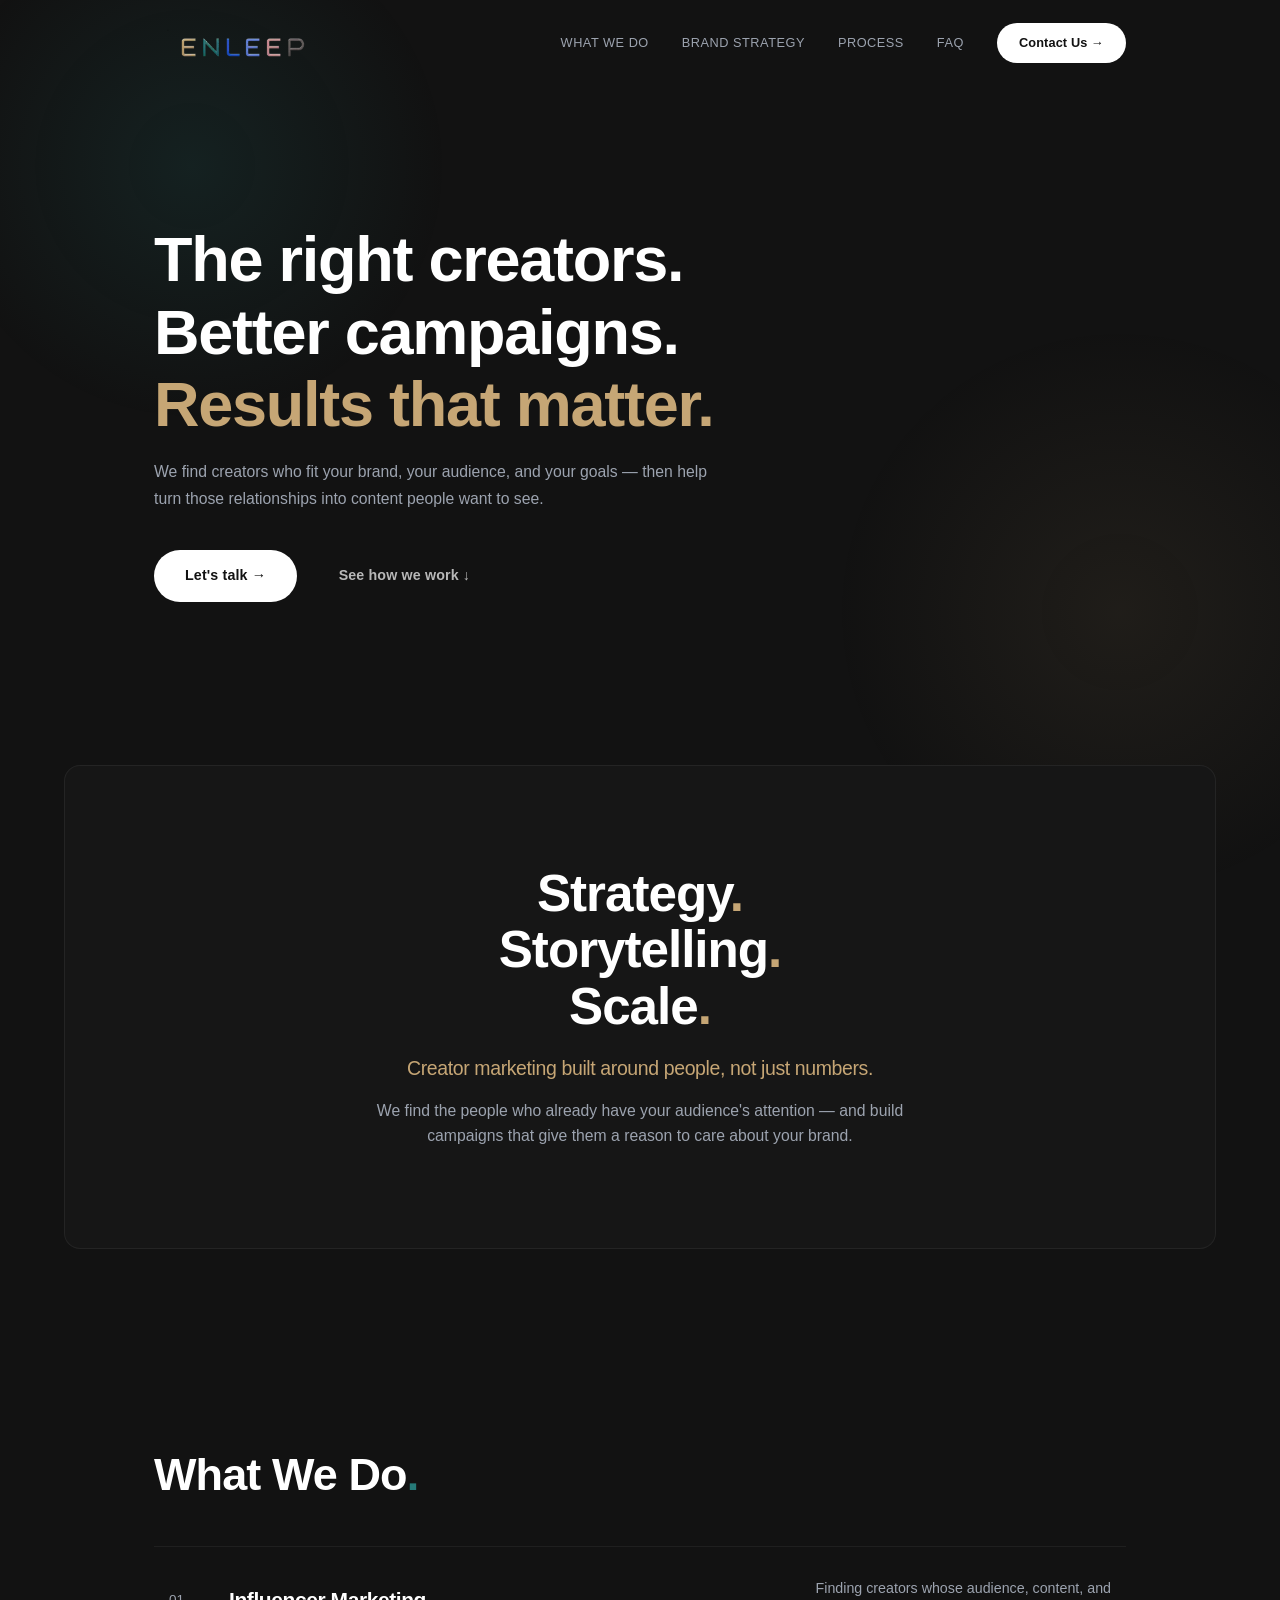
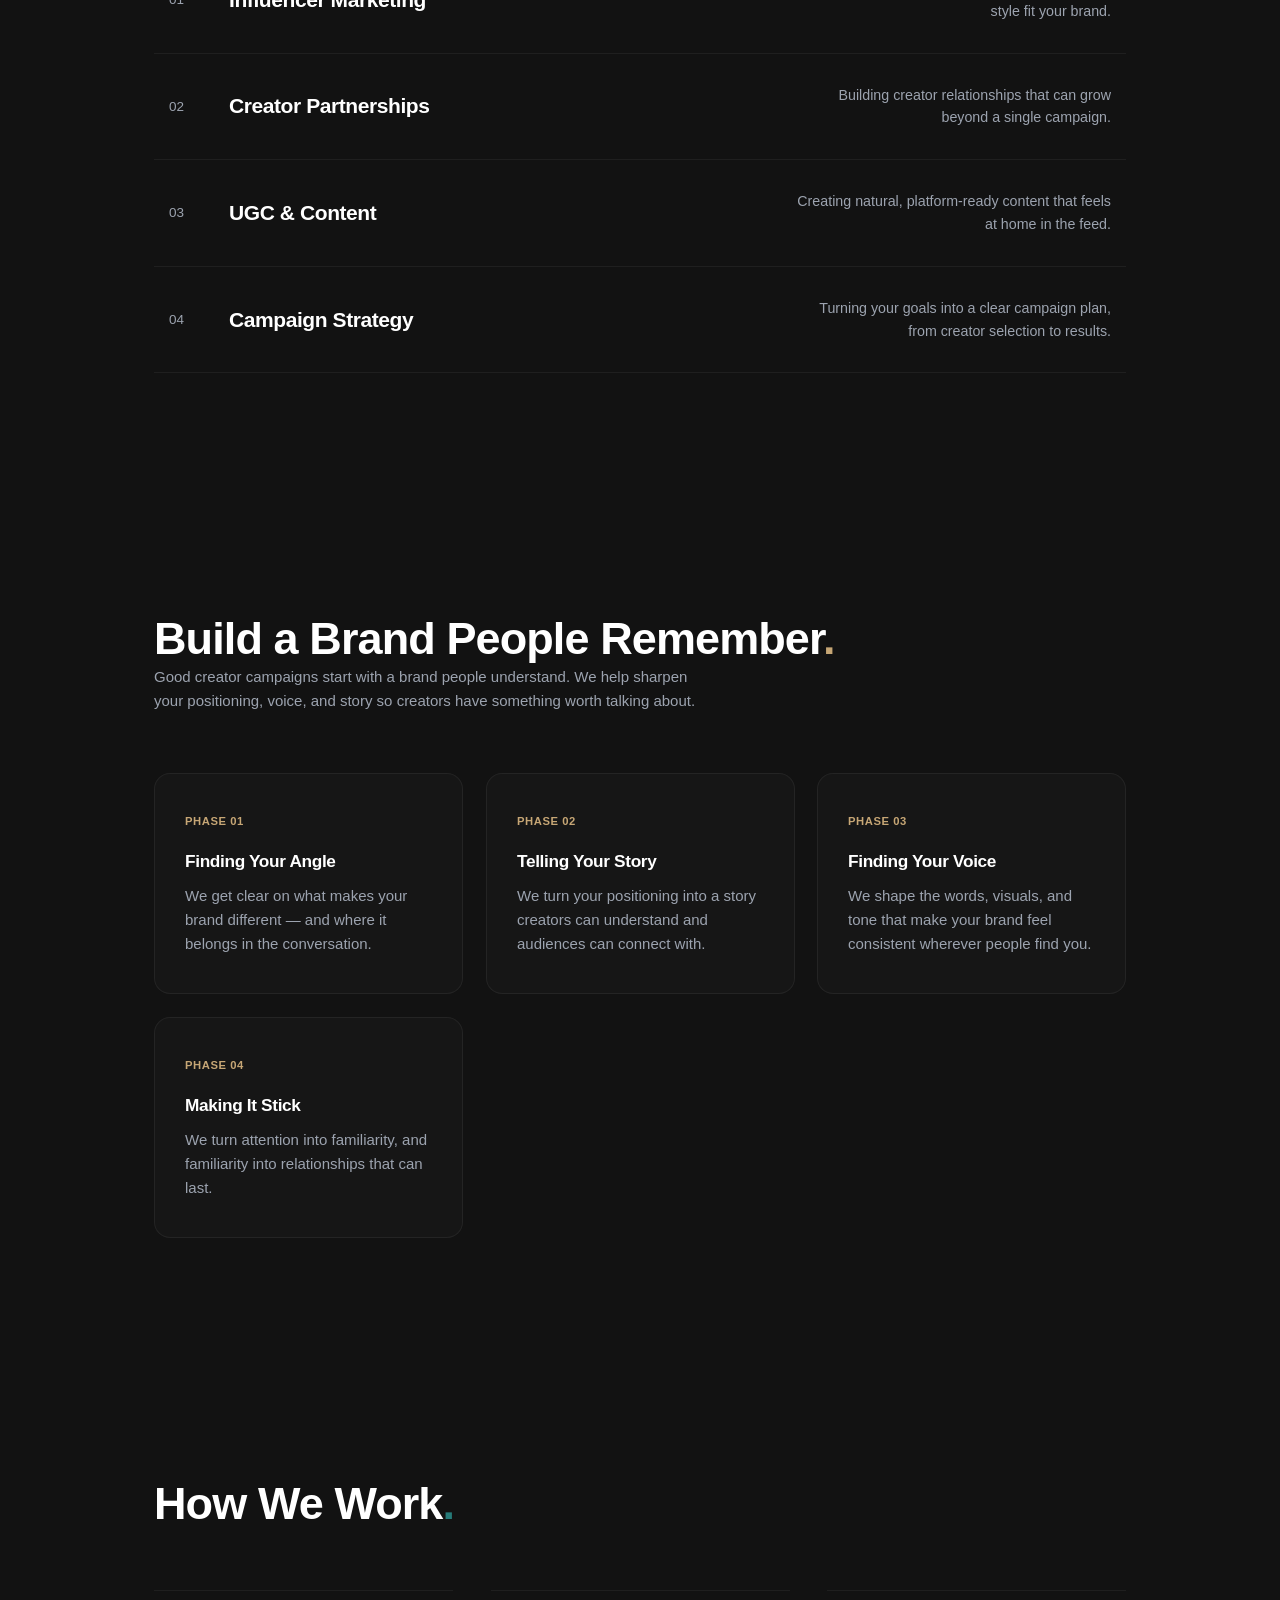
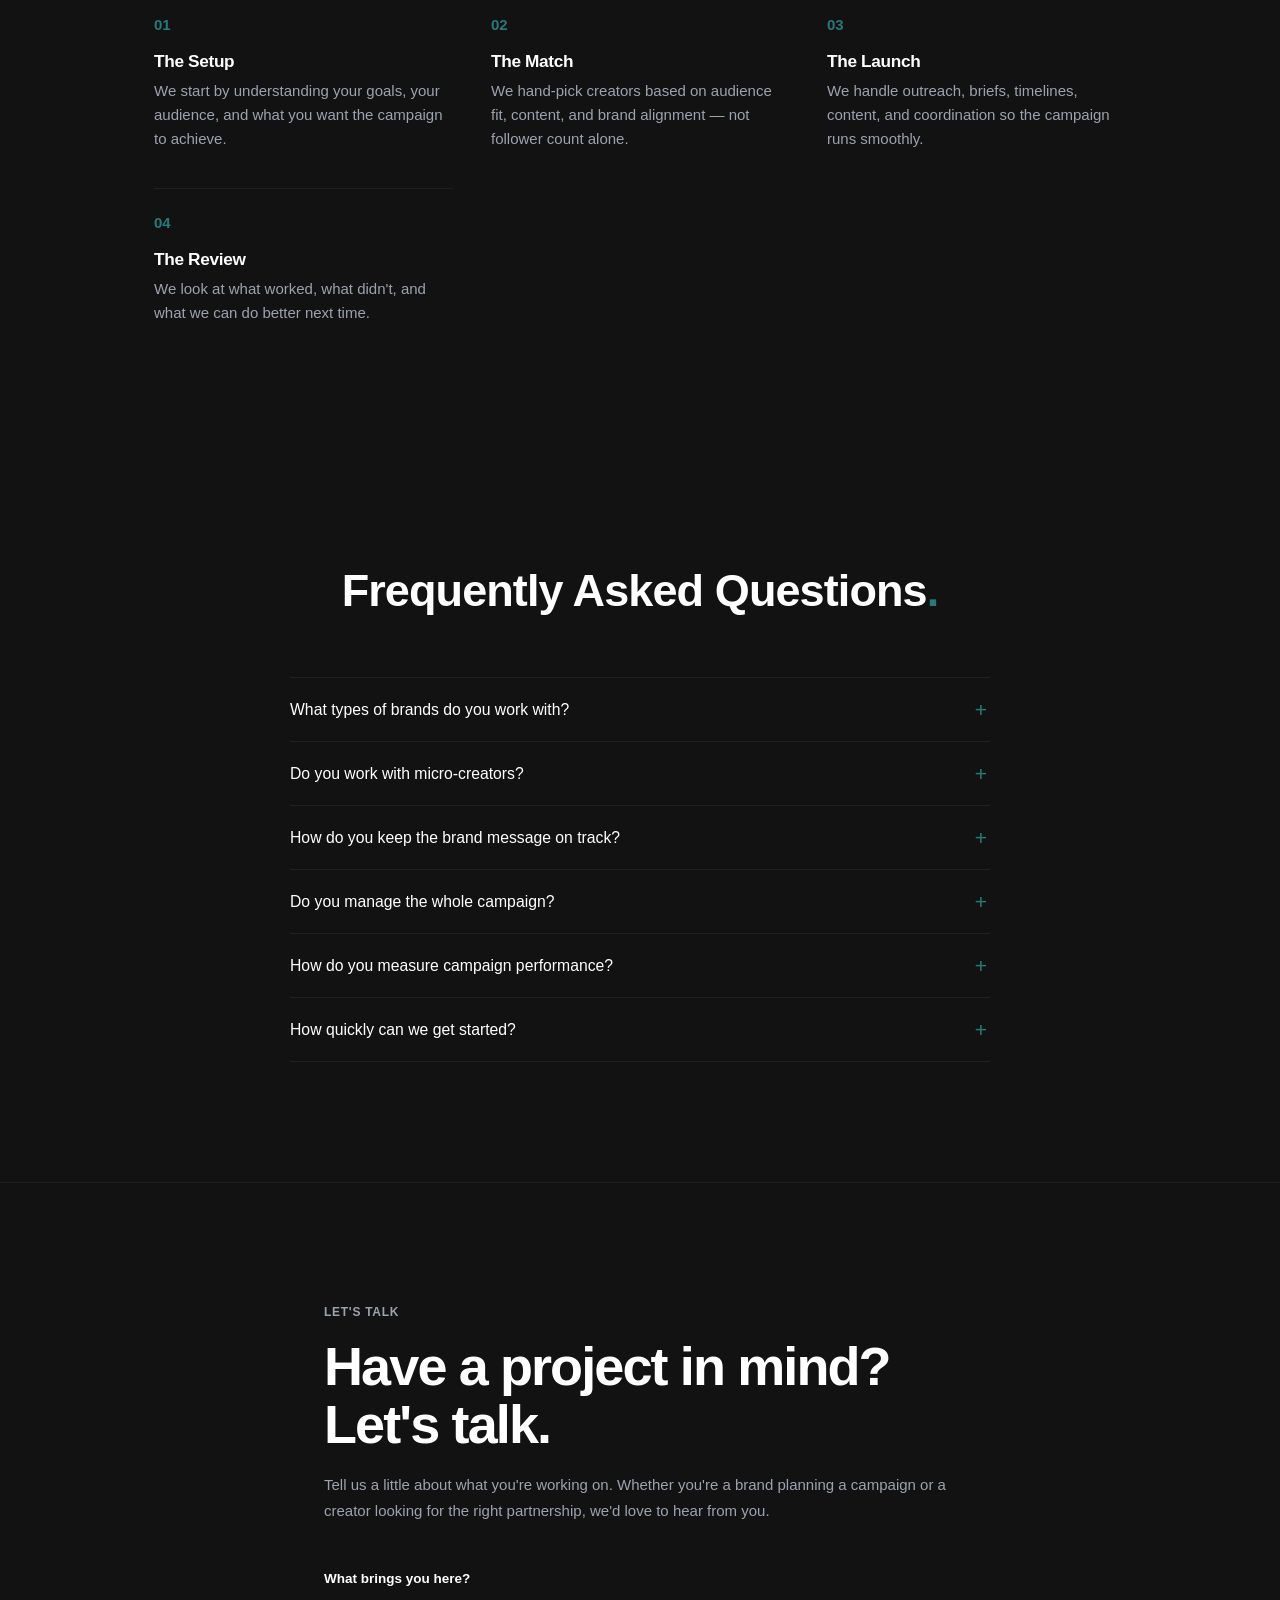
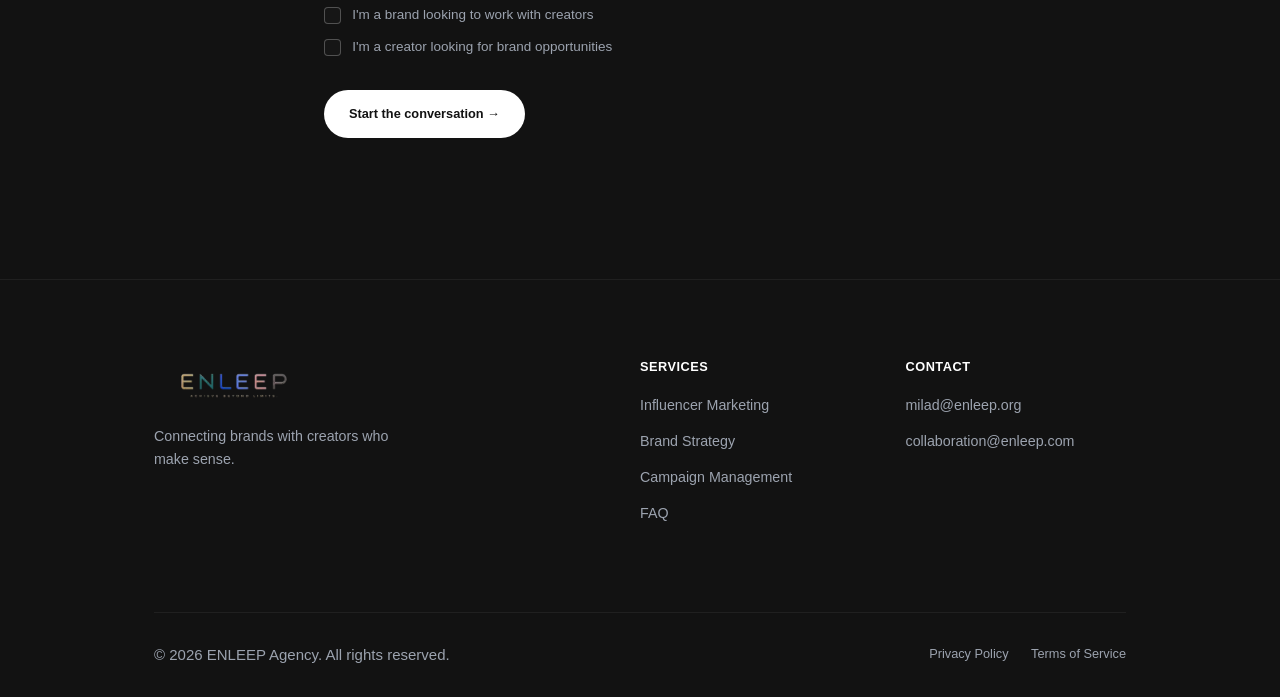
==== commit 8d2703bc: "Update print statement from 'Hello' to 'Goodbye'" ====
--- a/index.html
+++ b/index.html
@@ -14,6 +14,22 @@
     <meta property="og:type" content="website">
     <meta property="og:site_name" content="ENLEEP">
     
+    <!-- External CSS -->
+    <link rel="stylesheet" href="style.css">
+    
+    <!-- External JavaScript -->
+    <script src="script.js" defer></script>
+
+    <!-- Premium Editorial Typography Loading -->
+    <link rel="preconnect" href="https://fonts.googleapis.com">
+    <link rel="preconnect" href="https://fonts.gstatic.com" crossorigin>
+    <link rel="preload" as="style" href="https://fonts.googleapis.com/css2?family=Playfair+Display:ital,wght@0,400;0,500;1,500&family=Plus+Jakarta+Sans:wght@300;400;500;600;700&display=swap" onload="this.onload=null;this.rel='stylesheet'">
+    <noscript>
+        <link rel="stylesheet" href="https://fonts.googleapis.com/css2?family=Playfair+Display:ital,wght@0,400;0,500;1,500&family=Plus+Jakarta+Sans:wght@300;400;500;600;700&display=swap">
+        <!-- Graceful degradation for scroll reveals if JS is disabled -->
+        <style>.fade-up { opacity: 1 !important; transform: none !important; }</style>
+    </noscript>
+
     <!-- Structured Data / Schema -->
     <script type="application/ld+json">
     {
@@ -32,865 +48,12 @@
       "url": "https://enleep.com/"
     }
     </script>
-
-    <style>
-        /* ==========================================
-           AGENCY DESIGN SYSTEM & VARIABLES
-           ========================================== */
-        :root {
-            /* Backgrounds: Premium Dark Charcoal Theme */
-            --color-bg-main: #121212;
-            --color-bg-secondary: #161616;
-            --color-bg-elevated: #1A1A1A;
-
-            /* Brand Colors: Unified and restrained (Slightly richer palette) */
-            --color-brand-gold: #C6A675;
-            --color-brand-teal: #267A78;
-            --color-brand-blue: #4A6D8C;
-            --color-brand-rose: #cf8d8d;
-
-            /* Typography */
-            --color-text-primary: #FFFFFF;
-            --color-text-muted: #9CA3AF;
-            --font-main: -apple-system, BlinkMacSystemFont, "Segoe UI", Roboto, Helvetica, Arial, sans-serif;
-            
-            /* Utilities */
-            --transition-fast: all 0.3s cubic-bezier(0.25, 1, 0.5, 1);
-            --transition-smooth: all 0.6s cubic-bezier(0.16, 1, 0.3, 1);
-            --border-light: rgba(255, 255, 255, 0.06);
-            --border-hover: rgba(255, 255, 255, 0.15);
-            --radius-lg: 16px; 
-        }
-
-        /* Reset & Base Setup */
-        * { margin: 0; padding: 0; box-sizing: border-box; }
-        html { scroll-behavior: smooth; font-size: 15px; } 
-
-        body {
-            font-family: var(--font-main);
-            background-color: var(--color-bg-main);
-            color: var(--color-text-primary);
-            line-height: 1.6;
-            -webkit-font-smoothing: antialiased;
-            -moz-osx-font-smoothing: grayscale;
-            overflow-x: hidden;
-            max-width: 100vw;
-        }
-
-        /* Accessibility: Visible Focus States */
-        *:focus-visible {
-            outline: 2px solid var(--color-brand-gold);
-            outline-offset: 4px;
-        }
-
-        /* Ambient Orbs - Slightly richer logo theme colors */
-        .ambient-orb {
-            position: fixed;
-            border-radius: 50%;
-            filter: blur(140px);
-            z-index: -1;
-            pointer-events: none;
-        }
-        .orb-1 { top: -10%; left: -5%; width: 40vw; height: 40vw; background: var(--color-brand-teal); opacity: 0.18; }
-        .orb-2 { bottom: 0%; right: -10%; width: 45vw; height: 45vw; background: var(--color-brand-gold); opacity: 0.12; }
-        .orb-3 { top: 30%; left: 50%; width: 50vw; height: 50vw; transform: translateX(-50%); background: var(--color-brand-blue); opacity: 0.10; }
-
-        /* Typography */
-        h1, h2, h3, h4 {
-            font-weight: 700;
-            letter-spacing: -0.02em;
-            line-height: 1.15;
-            color: var(--color-text-primary);
-        }
-
-        h1 { font-size: clamp(2.8rem, 6vw, 4.2rem); } 
-        h2 { font-size: clamp(2rem, 4vw, 3rem); } 
-        h3 { font-size: clamp(1.2rem, 2vw, 1.4rem); font-weight: 600; } 
-        h4 { font-size: 1.05rem; }
-
-        p {
-            font-size: 1rem;
-            font-weight: 400;
-            color: var(--color-text-muted);
-        }
-
-        /* Enhanced gradient accent */
-        .text-accent-gradient {
-            background: linear-gradient(135deg, var(--color-brand-teal) 0%, var(--color-brand-gold) 100%);
-            -webkit-background-clip: text;
-            -webkit-text-fill-color: transparent;
-            color: var(--color-brand-gold);
-        }
-
-        .dot-teal { color: var(--color-brand-teal); }
-        .dot-gold { color: var(--color-brand-gold); }
-        .text-center { text-align: center; }
-
-        /* Layout */
-        .container {
-            width: 100%;
-            max-width: 1100px; 
-            margin: 0 auto;
-            padding: 0 5%;
-        }
-
-        section {
-            padding: 120px 0;
-            position: relative;
-        }
-
-        a {
-            text-decoration: none;
-            color: inherit;
-            transition: var(--transition-fast);
-        }
-
-        /* Buttons */
-        .btn-wrap {
-            display: flex;
-            gap: 1.2rem;
-            flex-wrap: wrap;
-            margin-top: 2.5rem;
-        }
-
-        .btn {
-            display: inline-flex;
-            align-items: center;
-            justify-content: center;
-            padding: 0.9rem 2rem;
-            font-weight: 600;
-            font-size: 0.95rem;
-            letter-spacing: 0.01em;
-            border-radius: 100px;
-            cursor: pointer;
-            transition: var(--transition-fast);
-            text-align: center;
-            border: 1px solid transparent;
-        }
-
-        .btn-primary {
-            background-color: var(--color-text-primary);
-            color: var(--color-bg-main);
-        }
-
-        .btn-primary:hover {
-            transform: translateY(-2px);
-            box-shadow: 0 8px 20px rgba(198, 166, 117, 0.15);
-            background-color: var(--color-brand-gold);
-            color: var(--color-bg-main);
-        }
-
-        .btn-outline {
-            background-color: transparent;
-            color: var(--color-text-primary);
-            border-color: var(--border-hover);
-        }
-
-        .btn-outline:hover {
-            border-color: var(--color-brand-gold);
-            color: var(--color-brand-gold);
-            transform: translateY(-2px);
-        }
-
-        .btn-subtle {
-            background-color: transparent;
-            color: var(--color-text-primary);
-            opacity: 0.7;
-            padding: 0.9rem 1.5rem;
-        }
-
-        .btn-subtle:hover {
-            opacity: 1;
-            background-color: rgba(255,255,255,0.04);
-        }
-
-        /* Scroll Animations */
-        .fade-up {
-            transition: opacity 0.8s cubic-bezier(0.16, 1, 0.3, 1), transform 0.8s cubic-bezier(0.16, 1, 0.3, 1);
-        }
-
-        body.js-ready .fade-up:not(.in-view) {
-            opacity: 0;
-            transform: translateY(20px);
-        }
-
-        body.js-ready .fade-up.in-view {
-            opacity: 1;
-            transform: translateY(0);
-        }
-
-        .delay-1 { transition-delay: 0.1s; }
-        .delay-2 { transition-delay: 0.2s; }
-        .delay-3 { transition-delay: 0.3s; }
-        .delay-4 { transition-delay: 0.4s; }
-
-        /* ==========================================
-           HEADER & NAVIGATION (SILVER WHITE)
-           ========================================== */
-        header {
-            position: fixed;
-            top: 0;
-            width: 100%;
-            z-index: 999;
-            padding: 1.5rem 0;
-            background-color: rgba(240, 242, 245, 0.95); /* Silver White */
-            backdrop-filter: blur(12px);
-            -webkit-backdrop-filter: blur(12px);
-            border-bottom: 1px solid rgba(0, 0, 0, 0.05);
-            transition: var(--transition-smooth);
-        }
-
-        header.scrolled {
-            padding: 1rem 0;
-            background-color: rgba(240, 242, 245, 0.98);
-            border-bottom: 1px solid rgba(0, 0, 0, 0.08);
-            box-shadow: 0 4px 20px rgba(0, 0, 0, 0.05);
-        }
-
-        .nav-inner {
-            display: flex;
-            justify-content: space-between;
-            align-items: center;
-        }
-
-        .logo img {
-            width: 180px;
-            height: auto;
-            transition: opacity 0.3s ease;
-            display: block;
-            /* Inverts white logo to dark so it's visible on the silver header */
-            filter: brightness(0.1); 
-        }
-
-        .logo:hover img { opacity: 0.7; }
-
-        .nav-links {
-            display: flex;
-            gap: 2.2rem;
-            align-items: center;
-        }
-
-        .nav-links a.nav-item {
-            font-size: 0.85rem;
-            font-weight: 600;
-            text-transform: uppercase;
-            letter-spacing: 0.04em;
-            color: #333333; /* Dark text for light header */
-        }
-
-        .nav-links a.nav-item:hover {
-            color: var(--color-brand-teal);
-        }
-
-        .nav-cta {
-            padding: 0.6rem 1.4rem;
-            font-size: 0.85rem;
-            background-color: #121212;
-            color: #ffffff;
-        }
-        
-        .nav-cta:hover {
-            background-color: var(--color-brand-teal);
-            color: #ffffff;
-        }
-
-        .menu-btn {
-            display: none;
-            background: none;
-            border: none;
-            color: #121212; /* Dark icon for light header */
-            font-size: 1.8rem;
-            cursor: pointer;
-            padding: 0.5rem;
-            z-index: 1000;
-        }
-
-        /* ==========================================
-           HERO
-           ========================================== */
-        .hero {
-            min-height: 85vh;
-            display: flex;
-            align-items: center;
-            padding-top: 120px;
-            padding-bottom: 60px;
-        }
-
-        .hero-content {
-            max-width: 760px;
-        }
-
-        .hero h1 {
-            margin-bottom: 1.2rem;
-        }
-
-        .hero p {
-            font-size: clamp(1.05rem, 1.2vw, 1.15rem);
-            max-width: 580px;
-            color: var(--color-text-muted);
-            line-height: 1.7;
-        }
-
-        /* ==========================================
-           STRATEGY SECTION
-           ========================================== */
-        .strategy-section {
-            padding: 100px 0;
-            margin: 0 5% 80px;
-            background-color: var(--color-bg-secondary);
-            border-radius: var(--radius-lg);
-            border: 1px solid var(--border-light);
-            text-align: center;
-        }
-
-        .strategy-content {
-            max-width: 800px;
-            margin: 0 auto;
-            padding: 0 2rem;
-        }
-
-        .strategy-content h2 {
-            font-size: clamp(2rem, 4vw, 3.5rem);
-            color: var(--color-text-primary);
-            line-height: 1.1;
-            margin-bottom: 1.5rem;
-        }
-
-        .strategy-subtitle {
-            font-size: clamp(1.1rem, 2vw, 1.3rem);
-            color: var(--color-brand-gold);
-            font-weight: 500;
-            margin-bottom: 1.2rem;
-        }
-
-        .strategy-content p {
-            font-size: 1.05rem;
-            color: var(--color-text-muted);
-            max-width: 600px;
-            margin: 0 auto;
-        }
-
-        /* ==========================================
-           WHAT WE DO
-           ========================================== */
-        .service-rows {
-            margin-top: 3rem;
-            border-top: 1px solid var(--border-light);
-        }
-
-        .service-row {
-            display: grid;
-            grid-template-columns: 60px 1.5fr 1.5fr;
-            align-items: center;
-            padding: 2rem 1rem;
-            border-bottom: 1px solid var(--border-light);
-            transition: var(--transition-smooth);
-        }
-
-        .service-row:hover {
-            padding-left: 2rem;
-            background-color: rgba(38, 122, 120, 0.04); /* Subtle teal tint */
-            border-bottom-color: var(--color-brand-teal);
-        }
-
-        .s-num {
-            font-size: 0.9rem;
-            font-weight: 500;
-            color: var(--color-text-muted);
-        }
-
-        .service-row:hover .s-num {
-            color: var(--color-brand-gold);
-        }
-
-        .s-title {
-            font-size: clamp(1.2rem, 2vw, 1.4rem);
-            font-weight: 600;
-            margin: 0;
-        }
-
-        .s-desc {
-            font-size: 0.95rem;
-            color: var(--color-text-muted);
-            justify-self: end;
-            text-align: right;
-            max-width: 320px;
-            margin: 0;
-        }
-
-        /* ==========================================
-           BRAND STRATEGY
-           ========================================== */
-        .editorial-grid {
-            display: grid;
-            grid-template-columns: repeat(auto-fit, minmax(240px, 1fr));
-            gap: 1.5rem;
-            margin-top: 4rem;
-        }
-
-        .ed-card {
-            padding: 2.5rem 2rem;
-            border: 1px solid var(--border-light);
-            border-radius: var(--radius-lg);
-            background: var(--color-bg-secondary);
-            transition: var(--transition-smooth);
-        }
-
-        .ed-card:hover {
-            border-color: rgba(198, 166, 117, 0.25); /* Gold border hint */
-            transform: translateY(-4px);
-            background: linear-gradient(145deg, var(--color-bg-elevated) 0%, rgba(198, 166, 117, 0.04) 100%);
-        }
-
-        .ed-number {
-            font-size: 0.75rem;
-            font-weight: 600;
-            letter-spacing: 0.05em;
-            text-transform: uppercase;
-            margin-bottom: 1.5rem;
-            display: block;
-            color: var(--color-brand-gold);
-        }
-
-        .ed-card h3 {
-            margin-bottom: 0.8rem;
-            font-size: 1.15rem;
-        }
-
-        /* ==========================================
-           HOW WE WORK
-           ========================================== */
-        .process-grid {
-            display: grid;
-            grid-template-columns: repeat(auto-fit, minmax(220px, 1fr));
-            gap: 2.5rem;
-            margin-top: 4rem;
-        }
-
-        .step {
-            padding-top: 1.5rem;
-            position: relative;
-        }
-
-        .step::before {
-            content: '';
-            position: absolute;
-            top: 0;
-            left: 0;
-            right: 0;
-            height: 1px;
-            background: var(--border-light);
-            transition: var(--transition-smooth);
-        }
-
-        .step:hover::before { background: var(--color-brand-teal); }
-
-        .step-num {
-            font-size: 1rem;
-            font-weight: 600;
-            color: var(--color-brand-teal);
-            margin-bottom: 1rem;
-            display: block;
-        }
-
-        .step h3 {
-            font-size: 1.15rem;
-            margin-bottom: 0.5rem;
-        }
-
-        /* ==========================================
-           FAQ SECTION
-           ========================================== */
-        .faq-container {
-            max-width: 700px;
-            margin: 4rem auto 0;
-            border-top: 1px solid var(--border-light);
-        }
-
-        .faq-item {
-            border-bottom: 1px solid var(--border-light);
-        }
-
-        .faq-question {
-            width: 100%;
-            text-align: left;
-            background: none;
-            border: none;
-            font-family: inherit;
-            font-size: 1.05rem;
-            font-weight: 500;
-            color: var(--color-text-primary);
-            display: flex;
-            justify-content: space-between;
-            align-items: center;
-            cursor: pointer;
-            padding: 1.5rem 0;
-            margin: 0;
-            transition: var(--transition-fast);
-        }
-
-        .faq-question:hover {
-            color: var(--color-brand-teal);
-        }
-
-        .faq-icon {
-            position: relative;
-            width: 1.2rem;
-            height: 1.2rem;
-            display: flex;
-            align-items: center;
-            justify-content: center;
-            color: var(--color-brand-gold); /* Elevated icon color */
-            font-size: 1.4rem;
-            font-weight: 300;
-            flex-shrink: 0;
-            margin-left: 1rem;
-        }
-
-        .faq-icon::before { content: '+'; position: absolute; }
-        .faq-question[aria-expanded="true"] .faq-icon::before { content: '−'; }
-
-        .faq-answer-wrapper {
-            display: grid;
-            grid-template-rows: 0fr;
-            transition: grid-template-rows 0.4s cubic-bezier(0.16, 1, 0.3, 1);
-        }
-
-        .faq-question[aria-expanded="true"] + .faq-answer-wrapper {
-            grid-template-rows: 1fr;
-        }
-
-        .faq-answer { overflow: hidden; }
-
-        .faq-answer p {
-            margin-top: 0;
-            margin-bottom: 1.5rem;
-            font-size: 0.95rem;
-            color: var(--color-text-muted);
-            line-height: 1.6;
-            padding-right: 2rem;
-        }
-
-        /* ==========================================
-           DUAL CTA SECTION
-           ========================================== */
-        .cta-section {
-            padding: 120px 0;
-            background-color: var(--color-bg-secondary);
-            border-top: 1px solid var(--border-light);
-        }
-
-        .cta-header {
-            text-align: center;
-            max-width: 600px;
-            margin: 0 auto 4rem;
-        }
-
-        .dual-contact {
-            display: grid;
-            grid-template-columns: repeat(auto-fit, minmax(320px, 1fr));
-            gap: 1.5rem;
-        }
-
-        .contact-card {
-            padding: 3rem 2.5rem;
-            border-radius: var(--radius-lg);
-            border: 1px solid var(--border-light);
-            background: var(--color-bg-main);
-            display: flex;
-            flex-direction: column;
-            justify-content: space-between;
-            transition: var(--transition-smooth);
-        }
-
-        .contact-card:hover {
-            border-color: var(--border-hover);
-            transform: translateY(-4px);
-        }
-
-        .contact-card.primary-card {
-            background: linear-gradient(145deg, rgba(255, 255, 255, 0.02) 0%, rgba(0, 0, 0, 0) 100%);
-            border-color: rgba(198, 166, 117, 0.2); 
-        }
-
-        .eyebrow {
-            display: block;
-            font-size: 0.75rem;
-            font-weight: 600;
-            text-transform: uppercase;
-            letter-spacing: 0.05em;
-            color: var(--color-text-muted);
-            margin-bottom: 1rem;
-        }
-
-        .contact-card h3 {
-            font-size: 1.5rem;
-            margin-bottom: 0.8rem;
-        }
-
-        .contact-card p {
-            margin-bottom: 2.5rem;
-            min-height: 50px;
-        }
-
-        /* ==========================================
-           PROJECT CONTACT SECTION 
-           ========================================== */
-        .contact-section {
-            padding: 120px 0 140px;
-            border-top: 1px solid var(--border-light);
-            background-image: radial-gradient(circle at top center, rgba(74, 109, 140, 0.06) 0%, transparent 70%);
-        }
-
-        .contact-container {
-            width: 100%;
-            max-width: 760px;
-            margin: 0 auto;
-            text-align: left;
-        }
-
-        .contact-eyebrow {
-            display: block;
-            color: var(--color-text-muted);
-            font-size: 0.8rem;
-            font-weight: 600;
-            letter-spacing: 0.06em;
-            text-transform: uppercase;
-            margin-bottom: 1rem;
-        }
-
-        .contact-heading {
-            font-size: clamp(2.4rem, 5vw, 3.6rem);
-            font-weight: 700;
-            line-height: 1.08;
-            letter-spacing: -0.035em;
-            color: var(--color-text-primary);
-            margin-bottom: 1.25rem;
-        }
-
-        .contact-description {
-            max-width: 680px;
-            color: var(--color-text-muted);
-            font-size: 1rem;
-            line-height: 1.7;
-            margin-bottom: 3rem;
-        }
-
-        .contact-form { width: 100%; }
-        .form-prompt { color: var(--color-text-primary); font-size: 0.9rem; font-weight: 600; margin-bottom: 1.1rem; }
-
-        .checkbox-group { display: flex; flex-direction: column; gap: 0.85rem; margin-bottom: 0.75rem; }
-
-        .checkbox-label {
-            display: flex; align-items: center; gap: 0.75rem; width: fit-content;
-            color: var(--color-text-muted); font-size: 0.9rem; line-height: 1.4;
-            cursor: pointer; transition: color 0.25s ease;
-        }
-
-        .checkbox-label:hover { color: var(--color-text-primary); }
-
-        .checkbox-label input[type="checkbox"] {
-            appearance: none; -webkit-appearance: none; width: 17px; height: 17px; min-width: 17px;
-            margin: 0; border: 1px solid rgba(255, 255, 255, 0.25); border-radius: 4px;
-            background: rgba(255, 255, 255, 0.02); cursor: pointer; position: relative;
-            transition: background-color 0.2s ease, border-color 0.2s ease, box-shadow 0.2s ease;
-        }
-
-        .checkbox-label input[type="checkbox"]:hover { border-color: var(--color-brand-gold); }
-
-        .checkbox-label input[type="checkbox"]:checked {
-            background: var(--color-brand-gold); border-color: var(--color-brand-gold);
-        }
-
-        .checkbox-label input[type="checkbox"]:checked::after {
-            content: ""; position: absolute; left: 5px; top: 2px; width: 4px; height: 8px;
-            border: solid var(--color-bg-main); border-width: 0 2px 2px 0; transform: rotate(45deg);
-        }
-
-        .error-text { display: none; align-items: center; gap: 0.4rem; color: #d67a7a; font-size: 0.8rem; font-weight: 500; margin: 0 0 1.5rem; }
-
-        .dynamic-fields {
-            display: grid; grid-template-rows: 0fr; opacity: 0; margin: 0;
-            transition: grid-template-rows 0.4s cubic-bezier(0.16, 1, 0.3, 1), opacity 0.25s ease, margin 0.4s ease;
-        }
-
-        .dynamic-fields.is-visible { grid-template-rows: 1fr; opacity: 1; margin-bottom: 2rem; }
-
-        .dynamic-fields-inner {
-            min-height: 0; overflow: hidden; display: flex; flex-direction: column; gap: 0.85rem; padding-top: 0.5rem;
-        }
-
-        .input-row { display: grid; grid-template-columns: repeat(2, minmax(0, 1fr)); gap: 0.85rem; width: 100%; }
-
-        .form-input, .form-textarea {
-            width: 100%; min-width: 0; appearance: none; -webkit-appearance: none;
-            background: rgba(255, 255, 255, 0.025); border: 1px solid var(--border-light);
-            border-radius: 7px; color: var(--color-text-primary); font-family: var(--font-main);
-            font-size: 0.9rem; line-height: 1.4; padding: 0.85rem 1rem;
-            transition: border-color 0.25s ease, background-color 0.25s ease, box-shadow 0.25s ease;
-        }
-
-        .form-input { height: 48px; }
-        .form-input::placeholder, .form-textarea::placeholder { color: #737373; opacity: 1; }
-        .form-input:hover, .form-textarea:hover { border-color: rgba(255, 255, 255, 0.14); }
-
-        .form-input:focus, .form-textarea:focus {
-            outline: none; border-color: var(--color-brand-blue); background: rgba(74, 109, 140, 0.05);
-            box-shadow: 0 0 0 3px rgba(74, 109, 140, 0.1);
-        }
-
-        .form-input:disabled, .form-textarea:disabled { opacity: 0.45; cursor: not-allowed; }
-        .form-textarea { min-height: 120px; resize: vertical; }
-
-        .submit-button {
-            display: inline-flex; align-items: center; justify-content: center; gap: 0.5rem;
-            min-height: 48px; margin-top: 0.5rem; padding: 0.85rem 1.6rem;
-            background: var(--color-brand-gold); color: var(--color-bg-main);
-            border: 1px solid transparent; border-radius: 999px;
-            font-family: var(--font-main); font-size: 0.85rem; font-weight: 600;
-            line-height: 1; cursor: pointer; transition: var(--transition-fast);
-        }
-
-        .submit-button:hover {
-            background: #d4b585; transform: translateY(-2px); box-shadow: 0 8px 20px rgba(198, 166, 117, 0.15);
-        }
-
-        .submit-button:active { transform: translateY(0); }
-
-        /* ==========================================
-           FOOTER
-           ========================================== */
-        footer {
-            padding: 80px 0 0;
-            background-color: var(--color-bg-main);
-            border-top: 1px solid var(--border-light);
-        }
-
-        .footer-grid {
-            display: grid;
-            grid-template-columns: 2fr 1fr 1fr;
-            gap: 3rem;
-            margin-bottom: 5rem;
-        }
-
-        .footer-logo {
-            width: 160px;
-            height: auto;
-            margin-bottom: 1.5rem;
-            display: block;
-        }
-
-        .footer-desc {
-            color: var(--color-text-muted);
-            max-width: 260px;
-            font-size: 0.95rem;
-        }
-
-        .footer-links h4 {
-            font-size: 0.85rem;
-            letter-spacing: 0.04em;
-            text-transform: uppercase;
-            margin-bottom: 1.2rem;
-            color: var(--color-text-primary);
-        }
-
-        .footer-links ul li { margin-bottom: 0.8rem; list-style: none; }
-
-        .footer-links a {
-            font-size: 0.95rem;
-            color: var(--color-text-muted);
-            transition: var(--transition-fast);
-        }
-
-        .footer-links a:hover { color: var(--color-brand-teal); }
-
-        .footer-bottom {
-            border-top: 1px solid var(--border-light);
-            padding: 2rem 0;
-            display: flex;
-            justify-content: space-between;
-            align-items: center;
-            color: var(--color-text-muted);
-            font-size: 0.85rem;
-        }
-
-        /* ==========================================
-           RESPONSIVE / MOBILE 
-           ========================================== */
-        @media (max-width: 900px) {
-            .nav-links { gap: 1.5rem; }
-            .logo img { width: 160px; }
-            .service-row { grid-template-columns: 50px 1.2fr 1fr; }
-            .footer-grid { grid-template-columns: 1fr 1fr; }
-        }
-
-        @media (max-width: 768px) {
-            section { padding: 80px 0; }
-            header { padding: 1rem 0; }
-            .logo img { width: 150px; }
-
-            .menu-btn { display: flex; align-items: center; justify-content: center; color: #121212; }
-
-            .nav-links { display: none; }
-
-            .nav-links.active {
-                display: flex; position: absolute; top: 70px; left: 5%; right: 5%;
-                flex-direction: column; align-items: stretch; gap: 0; padding: 1rem;
-                background: rgba(240, 242, 245, 0.98); border: 1px solid rgba(0, 0, 0, 0.05);
-                border-radius: var(--radius-lg); box-shadow: 0 20px 40px rgba(0, 0, 0, 0.15); z-index: 998;
-            }
-
-            .nav-links.active .nav-item {
-                display: block; width: 100%; padding: 1.2rem 1rem; color: #121212;
-                border-bottom: 1px solid rgba(0, 0, 0, 0.05);
-            }
-            
-            .nav-links.active .nav-item:last-of-type { border-bottom: none; }
-            .nav-links.active .nav-cta { width: 100%; margin-top: 1rem; }
-
-            .hero { min-height: 70vh; padding-top: 100px; padding-bottom: 40px; }
-            
-            .service-row { grid-template-columns: 40px 1fr; gap: 0.5rem; padding: 1.5rem 0.5rem; }
-            .s-desc { grid-column: 2; justify-self: start; text-align: left; max-width: 100%; margin-top: 0.2rem; }
-            .service-row:hover { padding-left: 0.5rem; }
-
-            .dual-contact { grid-template-columns: 1fr; }
-            
-            .footer-grid { grid-template-columns: 1fr; gap: 2.5rem; margin-bottom: 3rem; }
-            .footer-bottom { flex-direction: column; align-items: flex-start; gap: 1rem; }
-        }
-
-        @media (max-width: 480px) {
-            html { font-size: 14px; }
-            .container { padding: 0 6%; }
-            .btn { padding: 0.9rem 1.4rem; width: 100%; }
-            
-            .strategy-section {
-                margin-left: 0; margin-right: 0; border-radius: 0;
-                border-left: none; border-right: none; padding: 70px 0;
-            }
-
-            .strategy-content { padding: 0 1rem; }
-            .service-row { padding: 1.2rem 0; }
-            .nav-links.active { left: 4%; right: 4%; }
-            
-            .contact-section { padding: 75px 0 85px; }
-            .contact-heading { font-size: 2.25rem; letter-spacing: -0.03em; }
-            .contact-description { font-size: 0.9rem; line-height: 1.65; }
-            .checkbox-label { font-size: 0.85rem; }
-            .dynamic-fields.is-visible { margin-bottom: 1.5rem; }
-            .form-input, .form-textarea { font-size: 16px; } 
-            .submit-button { width: 100%; min-height: 50px; justify-content: center; }
-            .input-row { flex-direction: column; }
-        }
-    </style>
 </head>
 <body>
 
-    <!-- Ambient Glows -->
+    <!-- Ambient Glows (Optimized for iOS Performance) -->
     <div class="ambient-orb orb-1" aria-hidden="true"></div>
     <div class="ambient-orb orb-2" aria-hidden="true"></div>
-    <div class="ambient-orb orb-3" aria-hidden="true"></div>
 
     <!-- HEADER -->
     <header id="navbar">
@@ -1128,7 +291,6 @@
                     <p class="form-prompt">What brings you here?</p>
 
                     <div class="checkbox-group">
-
                         <label class="checkbox-label">
                             <input type="checkbox"
                                    id="check-brand"
@@ -1144,7 +306,6 @@
                                    value="Creator">
                             I'm a creator looking for brand opportunities
                         </label>
-
                     </div>
 
                     <div id="role-error" class="error-text">
@@ -1247,10 +408,9 @@
                     <h4>Services</h4>
                     <ul>
                         <li><a href="#work">Influencer Marketing</a></li>
-                        <li><a href="#work">Creator Partnerships</a></li>
-                        <li><a href="#work">UGC & Content</a></li>
-                        <li><a href="#branding">Brand Strategy</a></li>
+                        <li><a href="#brand-strategy">Brand Strategy</a></li>
                         <li><a href="#process">Campaign Management</a></li>
+                        <li><a href="#faq">FAQ</a></li>
                     </ul>
                 </div>
 
@@ -1272,212 +432,5 @@
             </div>
         </div>
     </footer>
-
-    <!-- ==========================================
-         JAVASCRIPT LOGIC
-         ========================================== -->
-    <script>
-    document.addEventListener('DOMContentLoaded', function () {
-
-        /* ==========================================
-           SETUP JS-DEPENDENT ANIMATIONS
-           ========================================== */
-        document.body.classList.add('js-ready');
-
-        /* ==========================================
-           NAVBAR SCROLL EFFECT
-           ========================================== */
-        const navbar = document.getElementById('navbar');
-
-        if (navbar) {
-            window.addEventListener('scroll', function () {
-                if (window.scrollY > 50) {
-                    navbar.classList.add('scrolled');
-                } else {
-                    navbar.classList.remove('scrolled');
-                }
-            }, { passive: true });
-        }
-
-        /* ==========================================
-           MOBILE NAVIGATION MENU
-           ========================================== */
-        const menuBtn = document.getElementById('menu-toggle');
-        const navLinks = document.getElementById('nav-links');
-
-        if (menuBtn && navLinks) {
-            
-            menuBtn.addEventListener('click', function (e) {
-                e.stopPropagation(); 
-                const isOpen = navLinks.classList.toggle('active');
-                menuBtn.setAttribute('aria-expanded', isOpen);
-                menuBtn.innerHTML = isOpen ? '&#10005;' : '&#9776;'; 
-            });
-
-            const navItems = navLinks.querySelectorAll('a');
-            navItems.forEach(function (link) {
-                link.addEventListener('click', function () {
-                    navLinks.classList.remove('active');
-                    menuBtn.setAttribute('aria-expanded', 'false');
-                    menuBtn.innerHTML = '&#9776;';
-                });
-            });
-
-            document.addEventListener('click', function (event) {
-                if (
-                    navLinks.classList.contains('active') && 
-                    !navLinks.contains(event.target) &&
-                    !menuBtn.contains(event.target)
-                ) {
-                    navLinks.classList.remove('active');
-                    menuBtn.setAttribute('aria-expanded', 'false');
-                    menuBtn.innerHTML = '&#9776;';
-                }
-            });
-
-            document.addEventListener('keydown', function(event) {
-                if (event.key === 'Escape' && navLinks.classList.contains('active')) {
-                    navLinks.classList.remove('active');
-                    menuBtn.setAttribute('aria-expanded', 'false');
-                    menuBtn.innerHTML = '&#9776;';
-                }
-            });
-        }
-
-        /* ==========================================
-           SCROLL REVEAL 
-           ========================================== */
-        const fadeElements = document.querySelectorAll('.fade-up');
-
-        if ('IntersectionObserver' in window) {
-            const observer = new IntersectionObserver(
-                function (entries) {
-                    entries.forEach(function (entry) {
-                        if (entry.isIntersecting) {
-                            entry.target.classList.add('in-view');
-                            observer.unobserve(entry.target);
-                        }
-                    });
-                },
-                {
-                    threshold: 0.1,
-                    rootMargin: "0px 0px -50px 0px"
-                }
-            );
-
-            fadeElements.forEach(function (element) {
-                observer.observe(element);
-            });
-        } else {
-            fadeElements.forEach(function (element) {
-                element.classList.add('in-view');
-            });
-        }
-
-        /* ==========================================
-           FAQ ACCORDION
-           ========================================== */
-        const faqQuestions = document.querySelectorAll('.faq-question');
-
-        faqQuestions.forEach(function (question) {
-            question.addEventListener('click', function () {
-                const currentlyExpanded = question.getAttribute('aria-expanded') === 'true';
-
-                faqQuestions.forEach(function (item) {
-                    item.setAttribute('aria-expanded', 'false');
-                });
-
-                if (!currentlyExpanded) {
-                    question.setAttribute('aria-expanded', 'true');
-                }
-            });
-        });
-
-        /* =========================================================
-           DYNAMIC CONTACT FORM
-           ========================================================= */
-        const checkBrand = document.getElementById('check-brand');
-        const checkCreator = document.getElementById('check-creator');
-        const fieldsBrand = document.getElementById('dynamic-fields-brand');
-        const fieldsCreator = document.getElementById('dynamic-fields-creator');
-        const roleError = document.getElementById('role-error');
-        const contactForm = document.getElementById('contact-form');
-
-        if (
-            checkBrand &&
-            checkCreator &&
-            fieldsBrand &&
-            fieldsCreator &&
-            contactForm
-        ) {
-
-            function toggleFields(container, enable) {
-                container.querySelectorAll('input, textarea').forEach(input => {
-                    input.disabled = !enable;
-
-                    const fieldName = (input.name || '').toLowerCase();
-                    if (fieldName === 'name' || fieldName === 'email') {
-                        input.required = enable;
-                    } else {
-                        input.required = false;
-                    }
-                });
-            }
-
-            toggleFields(fieldsBrand, false);
-            toggleFields(fieldsCreator, false);
-
-            checkBrand.addEventListener('change', function () {
-                if (this.checked) {
-                    checkCreator.checked = false; 
-
-                    fieldsBrand.classList.add('is-visible');
-                    fieldsCreator.classList.remove('is-visible');
-
-                    toggleFields(fieldsBrand, true);
-                    toggleFields(fieldsCreator, false);
-
-                    if (roleError) {
-                        roleError.style.display = 'none';
-                    }
-
-                } else {
-                    fieldsBrand.classList.remove('is-visible');
-                    toggleFields(fieldsBrand, false);
-                }
-            });
-
-            checkCreator.addEventListener('change', function () {
-                if (this.checked) {
-                    checkBrand.checked = false; 
-
-                    fieldsCreator.classList.add('is-visible');
-                    fieldsBrand.classList.remove('is-visible');
-
-                    toggleFields(fieldsCreator, true);
-                    toggleFields(fieldsBrand, false);
-
-                    if (roleError) {
-                        roleError.style.display = 'none';
-                    }
-
-                } else {
-                    fieldsCreator.classList.remove('is-visible');
-                    toggleFields(fieldsCreator, false);
-                }
-            });
-
-            contactForm.addEventListener('submit', function (e) {
-                if (!checkBrand.checked && !checkCreator.checked) {
-                    e.preventDefault();
-
-                    if (roleError) {
-                        roleError.style.display = 'flex';
-                    }
-                }
-            });
-        }
-    });
-    </script>
 </body>
 </html>
--- a/style.css
+++ b/style.css
@@ -0,0 +1,970 @@
+/* ==========================================
+   AGENCY DESIGN SYSTEM & VARIABLES
+   ========================================== */
+:root {
+    /* Backgrounds: Premium Dark Charcoal Theme */
+    --color-bg-main: #121212;
+    --color-bg-secondary: #161616;
+    --color-bg-elevated: #1A1A1A;
+
+    /* Brand Colors: Unified and restrained */
+    --color-brand-gold: #C6A675;
+    --color-brand-teal: #267A78;
+
+    /* Typography */
+    --color-text-primary: #FFFFFF;
+    --color-text-muted: #9CA3AF;
+    --font-main: -apple-system, BlinkMacSystemFont, "Segoe UI", Roboto, Helvetica, Arial, sans-serif;
+    
+    /* Utilities */
+    --transition-fast: all 0.3s cubic-bezier(0.25, 1, 0.5, 1);
+    --transition-smooth: all 0.6s cubic-bezier(0.16, 1, 0.3, 1);
+    --border-light: rgba(255, 255, 255, 0.06);
+    --border-hover: rgba(255, 255, 255, 0.15);
+    --radius-lg: 16px; 
+}
+
+/* Reset & Base Setup */
+* { margin: 0; padding: 0; box-sizing: border-box; }
+html { scroll-behavior: smooth; font-size: 15px; } 
+
+body {
+    font-family: var(--font-main);
+    background-color: var(--color-bg-main);
+    color: var(--color-text-primary);
+    line-height: 1.6;
+    -webkit-font-smoothing: antialiased;
+    -moz-osx-font-smoothing: grayscale;
+    overflow-x: hidden;
+    width: 100%; /* Fixed horizontal overflow */
+}
+
+/* Accessibility: Visible Focus States */
+*:focus-visible {
+    outline: 2px solid var(--color-brand-gold);
+    outline-offset: 4px;
+}
+
+/* Ambient Orbs - Optimized for iOS Performance */
+/* Replaced expensive filter: blur() with hardware-friendly radial-gradients */
+.ambient-orb {
+    position: fixed;
+    z-index: -1;
+    pointer-events: none;
+    border-radius: 50%;
+}
+.orb-1 { 
+    top: -10%; left: -5%; width: 40vw; height: 40vw; 
+    background: radial-gradient(circle, rgba(38, 122, 120, 0.15) 0%, transparent 70%); 
+}
+.orb-2 { 
+    bottom: 0%; right: -10%; width: 45vw; height: 45vw; 
+    background: radial-gradient(circle, rgba(198, 166, 117, 0.08) 0%, transparent 70%); 
+}
+
+/* Typography */
+h1, h2, h3, h4 {
+    font-weight: 700;
+    letter-spacing: -0.02em;
+    line-height: 1.15;
+    color: var(--color-text-primary);
+}
+
+h1 { font-size: clamp(2.8rem, 6vw, 4.2rem); } 
+h2 { font-size: clamp(2rem, 4vw, 3rem); } 
+h3 { font-size: clamp(1.2rem, 2vw, 1.4rem); font-weight: 600; } 
+h4 { font-size: 1.05rem; }
+
+p {
+    font-size: 1rem;
+    font-weight: 400;
+    color: var(--color-text-muted);
+}
+
+.text-accent-gradient { color: var(--color-brand-gold); }
+.dot-teal { color: var(--color-brand-teal); }
+.dot-gold { color: var(--color-brand-gold); }
+.text-center { text-align: center; }
+
+/* Layout */
+.container {
+    width: 100%;
+    max-width: 1100px; 
+    margin: 0 auto;
+    padding: 0 5%;
+}
+
+section {
+    padding: 120px 0;
+    position: relative;
+}
+
+/* Prevent fixed header from overlapping anchor sections */
+section[id] {
+    scroll-margin-top: 100px;
+}
+
+a {
+    text-decoration: none;
+    color: inherit;
+    transition: var(--transition-fast);
+}
+
+/* Buttons */
+.btn-wrap {
+    display: flex;
+    gap: 1.2rem;
+    flex-wrap: wrap;
+    margin-top: 2.5rem;
+}
+
+.btn {
+    display: inline-flex;
+    align-items: center;
+    justify-content: center;
+    padding: 0.9rem 2rem;
+    font-weight: 600;
+    font-size: 0.95rem;
+    letter-spacing: 0.01em;
+    border-radius: 100px;
+    cursor: pointer;
+    transition: var(--transition-fast);
+    text-align: center;
+    border: 1px solid transparent;
+}
+
+.btn-primary {
+    background-color: var(--color-text-primary);
+    color: var(--color-bg-main);
+}
+
+.btn-primary:hover {
+    transform: translateY(-2px);
+    box-shadow: 0 8px 20px rgba(255,255,255,0.1);
+    background-color: var(--color-brand-gold);
+    color: var(--color-bg-main);
+}
+
+.btn-outline {
+    background-color: transparent;
+    color: var(--color-text-primary);
+    border-color: var(--border-hover);
+}
+
+.btn-outline:hover {
+    border-color: var(--color-brand-gold);
+    color: var(--color-brand-gold);
+    transform: translateY(-2px);
+}
+
+.btn-subtle {
+    background-color: transparent;
+    color: var(--color-text-primary);
+    opacity: 0.7;
+    padding: 0.9rem 1.5rem;
+}
+
+.btn-subtle:hover {
+    opacity: 1;
+    background-color: rgba(255,255,255,0.04);
+}
+
+/* Scroll Animations */
+.fade-up {
+    transition: opacity 0.8s cubic-bezier(0.16, 1, 0.3, 1), transform 0.8s cubic-bezier(0.16, 1, 0.3, 1);
+    will-change: opacity, transform;
+}
+
+body.js-ready .fade-up:not(.in-view) {
+    opacity: 0;
+    transform: translateY(20px);
+}
+
+body.js-ready .fade-up.in-view {
+    opacity: 1;
+    transform: translateY(0);
+}
+
+.delay-1 { transition-delay: 0.1s; }
+.delay-2 { transition-delay: 0.2s; }
+.delay-3 { transition-delay: 0.3s; }
+.delay-4 { transition-delay: 0.4s; }
+
+/* ==========================================
+   HEADER & NAVIGATION
+   ========================================== */
+header {
+    position: fixed;
+    top: 0;
+    width: 100%;
+    z-index: 999;
+    padding: 1.5rem 0;
+    transition: var(--transition-smooth);
+}
+
+header.scrolled {
+    padding: 1rem 0;
+    background: rgba(18, 18, 18, 0.85);
+    backdrop-filter: blur(12px);
+    -webkit-backdrop-filter: blur(12px);
+    border-bottom: 1px solid var(--border-light);
+}
+
+.nav-inner {
+    display: flex;
+    justify-content: space-between;
+    align-items: center;
+}
+
+.logo img {
+    width: 180px;
+    height: auto;
+    transition: opacity 0.3s ease;
+    display: block;
+}
+
+.logo:hover img { opacity: 0.8; }
+
+.nav-links {
+    display: flex;
+    gap: 2.2rem;
+    align-items: center;
+}
+
+.nav-links a.nav-item {
+    font-size: 0.85rem;
+    font-weight: 500;
+    text-transform: uppercase;
+    letter-spacing: 0.04em;
+    color: var(--color-text-muted);
+}
+
+.nav-links a.nav-item:hover {
+    color: var(--color-text-primary);
+}
+
+.nav-cta {
+    padding: 0.6rem 1.4rem;
+    font-size: 0.85rem;
+}
+
+.menu-btn {
+    display: none;
+    background: none;
+    border: none;
+    color: var(--color-text-primary);
+    font-size: 1.8rem;
+    cursor: pointer;
+    padding: 0.5rem;
+    z-index: 1000;
+}
+
+/* ==========================================
+   HERO
+   ========================================== */
+.hero {
+    min-height: 85vh;
+    display: flex;
+    align-items: center;
+    padding-top: 120px;
+    padding-bottom: 60px;
+}
+
+.hero-content {
+    max-width: 760px;
+}
+
+.hero h1 {
+    margin-bottom: 1.2rem;
+}
+
+.hero p {
+    font-size: clamp(1.05rem, 1.2vw, 1.15rem);
+    max-width: 580px;
+    color: var(--color-text-muted);
+    line-height: 1.7;
+}
+
+/* ==========================================
+   STRATEGY SECTION
+   ========================================== */
+.strategy-section {
+    padding: 100px 0;
+    margin: 0 5% 80px;
+    background-color: var(--color-bg-secondary);
+    border-radius: var(--radius-lg);
+    border: 1px solid var(--border-light);
+    text-align: center;
+}
+
+.strategy-content {
+    max-width: 800px;
+    margin: 0 auto;
+    padding: 0 2rem;
+}
+
+.strategy-content h2 {
+    font-size: clamp(2rem, 4vw, 3.5rem);
+    color: var(--color-text-primary);
+    line-height: 1.1;
+    margin-bottom: 1.5rem;
+}
+
+.strategy-subtitle {
+    font-size: clamp(1.1rem, 2vw, 1.3rem);
+    color: var(--color-brand-gold);
+    font-weight: 500;
+    margin-bottom: 1.2rem;
+}
+
+.strategy-content p {
+    font-size: 1.05rem;
+    color: var(--color-text-muted);
+    max-width: 600px;
+    margin: 0 auto;
+}
+
+/* ==========================================
+   WHAT WE DO
+   ========================================== */
+.service-rows {
+    margin-top: 3rem;
+    border-top: 1px solid var(--border-light);
+}
+
+.service-row {
+    display: grid;
+    grid-template-columns: 60px 1.5fr 1.5fr;
+    align-items: center;
+    padding: 2rem 1rem;
+    border-bottom: 1px solid var(--border-light);
+    transition: var(--transition-smooth);
+}
+
+.service-row:hover {
+    padding-left: 2rem;
+    background-color: rgba(255,255,255,0.02);
+    border-bottom-color: var(--color-brand-gold);
+}
+
+.s-num {
+    font-size: 0.9rem;
+    font-weight: 500;
+    color: var(--color-text-muted);
+}
+
+.service-row:hover .s-num {
+    color: var(--color-brand-gold);
+}
+
+.s-title {
+    font-size: clamp(1.2rem, 2vw, 1.4rem);
+    font-weight: 600;
+    margin: 0;
+}
+
+.s-desc {
+    font-size: 0.95rem;
+    color: var(--color-text-muted);
+    justify-self: end;
+    text-align: right;
+    max-width: 320px;
+    margin: 0;
+}
+
+/* ==========================================
+   BRAND STRATEGY
+   ========================================== */
+.editorial-grid {
+    display: grid;
+    grid-template-columns: repeat(auto-fit, minmax(240px, 1fr));
+    gap: 1.5rem;
+    margin-top: 4rem;
+}
+
+.ed-card {
+    padding: 2.5rem 2rem;
+    border: 1px solid var(--border-light);
+    border-radius: var(--radius-lg);
+    background: var(--color-bg-secondary);
+    transition: var(--transition-smooth);
+}
+
+.ed-card:hover {
+    border-color: var(--border-hover);
+    transform: translateY(-4px);
+    background: var(--color-bg-elevated);
+}
+
+.ed-number {
+    font-size: 0.75rem;
+    font-weight: 600;
+    letter-spacing: 0.05em;
+    text-transform: uppercase;
+    margin-bottom: 1.5rem;
+    display: block;
+    color: var(--color-brand-gold);
+}
+
+.ed-card h3 {
+    margin-bottom: 0.8rem;
+    font-size: 1.15rem;
+}
+
+/* ==========================================
+   HOW WE WORK
+   ========================================== */
+.process-grid {
+    display: grid;
+    grid-template-columns: repeat(auto-fit, minmax(220px, 1fr));
+    gap: 2.5rem;
+    margin-top: 4rem;
+}
+
+.step {
+    padding-top: 1.5rem;
+    position: relative;
+}
+
+.step::before {
+    content: '';
+    position: absolute;
+    top: 0;
+    left: 0;
+    right: 0;
+    height: 1px;
+    background: var(--border-light);
+    transition: var(--transition-smooth);
+}
+
+.step:hover::before { background: var(--color-brand-gold); }
+
+.step-num {
+    font-size: 1rem;
+    font-weight: 600;
+    color: var(--color-brand-teal);
+    margin-bottom: 1rem;
+    display: block;
+}
+
+.step h3 {
+    font-size: 1.15rem;
+    margin-bottom: 0.5rem;
+}
+
+/* ==========================================
+   FAQ SECTION
+   ========================================== */
+.faq-container {
+    max-width: 700px;
+    margin: 4rem auto 0;
+    border-top: 1px solid var(--border-light);
+}
+
+.faq-item {
+    border-bottom: 1px solid var(--border-light);
+}
+
+.faq-question {
+    width: 100%;
+    text-align: left;
+    background: none;
+    border: none;
+    font-family: inherit;
+    font-size: 1.05rem;
+    font-weight: 500;
+    color: var(--color-text-primary);
+    display: flex;
+    justify-content: space-between;
+    align-items: center;
+    cursor: pointer;
+    padding: 1.5rem 0;
+    margin: 0;
+    transition: var(--transition-fast);
+}
+
+.faq-question:hover {
+    color: var(--color-brand-gold);
+}
+
+.faq-icon {
+    position: relative;
+    width: 1.2rem;
+    height: 1.2rem;
+    display: flex;
+    align-items: center;
+    justify-content: center;
+    color: var(--color-brand-teal);
+    font-size: 1.4rem;
+    font-weight: 300;
+    flex-shrink: 0;
+    margin-left: 1rem;
+}
+
+.faq-icon::before { content: '+'; position: absolute; }
+.faq-question[aria-expanded="true"] .faq-icon::before { content: '−'; }
+
+.faq-answer-wrapper {
+    display: grid;
+    grid-template-rows: 0fr;
+    transition: grid-template-rows 0.4s cubic-bezier(0.16, 1, 0.3, 1);
+}
+
+.faq-question[aria-expanded="true"] + .faq-answer-wrapper {
+    grid-template-rows: 1fr;
+}
+
+.faq-answer { overflow: hidden; }
+
+.faq-answer p {
+    margin-top: 0;
+    margin-bottom: 1.5rem;
+    font-size: 0.95rem;
+    color: var(--color-text-muted);
+    line-height: 1.6;
+    padding-right: 2rem;
+}
+
+/* ==========================================
+   ENLEEP — PROJECT CONTACT SECTION
+   ========================================== */
+
+.contact-section {
+    padding: 120px 0 140px;
+    border-top: 1px solid var(--border-light);
+}
+
+.contact-container {
+    width: 100%;
+    max-width: 760px;
+    margin: 0 auto;
+    text-align: left;
+}
+
+/* Heading */
+.contact-eyebrow {
+    display: block;
+    color: var(--color-text-muted);
+    font-size: 0.8rem;
+    font-weight: 600;
+    letter-spacing: 0.06em;
+    text-transform: uppercase;
+    margin-bottom: 1rem;
+}
+
+.contact-heading {
+    font-size: clamp(2.4rem, 5vw, 3.6rem);
+    font-weight: 700;
+    line-height: 1.08;
+    letter-spacing: -0.035em;
+    color: var(--color-text-primary);
+    margin-bottom: 1.25rem;
+}
+
+.contact-description {
+    max-width: 680px;
+    color: var(--color-text-muted);
+    font-size: 1rem;
+    line-height: 1.7;
+    margin-bottom: 3rem;
+}
+
+/* Form */
+.contact-form {
+    width: 100%;
+}
+
+.form-prompt {
+    color: var(--color-text-primary);
+    font-size: 0.9rem;
+    font-weight: 600;
+    margin-bottom: 1.1rem;
+}
+
+/* Brand / Creator selection */
+.checkbox-group {
+    display: flex;
+    flex-direction: column;
+    gap: 0.85rem;
+    margin-bottom: 0.75rem;
+}
+
+.checkbox-label {
+    display: flex;
+    align-items: center;
+    gap: 0.75rem;
+    width: fit-content;
+    color: var(--color-text-muted);
+    font-size: 0.9rem;
+    line-height: 1.4;
+    cursor: pointer;
+    transition: color 0.25s ease;
+}
+
+.checkbox-label:hover {
+    color: var(--color-text-primary);
+}
+
+.checkbox-label input[type="checkbox"] {
+    appearance: none;
+    -webkit-appearance: none;
+    width: 17px;
+    height: 17px;
+    min-width: 17px;
+    margin: 0;
+    border: 1px solid rgba(255, 255, 255, 0.25);
+    border-radius: 4px;
+    background: rgba(255, 255, 255, 0.02);
+    cursor: pointer;
+    position: relative;
+    transition: background-color 0.2s ease, border-color 0.2s ease, box-shadow 0.2s ease;
+}
+
+.checkbox-label input[type="checkbox"]:hover {
+    border-color: var(--color-brand-gold);
+}
+
+.checkbox-label input[type="checkbox"]:checked {
+    background: var(--color-brand-gold);
+    border-color: var(--color-brand-gold);
+}
+
+.checkbox-label input[type="checkbox"]:checked::after {
+    content: "";
+    position: absolute;
+    left: 5px;
+    top: 2px;
+    width: 4px;
+    height: 8px;
+    border: solid var(--color-bg-main);
+    border-width: 0 2px 2px 0;
+    transform: rotate(45deg);
+}
+
+/* Error */
+.error-text {
+    display: none;
+    align-items: center;
+    gap: 0.4rem;
+    color: #d67a7a;
+    font-size: 0.8rem;
+    font-weight: 500;
+    margin: 0 0 1.5rem;
+}
+
+/* Dynamic field containers */
+.dynamic-fields {
+    display: grid;
+    grid-template-rows: 0fr;
+    opacity: 0;
+    margin: 0;
+    transition: grid-template-rows 0.4s cubic-bezier(0.16, 1, 0.3, 1), opacity 0.25s ease, margin 0.4s ease;
+}
+
+.dynamic-fields.is-visible {
+    grid-template-rows: 1fr;
+    opacity: 1;
+    margin-bottom: 2rem;
+}
+
+.dynamic-fields-inner {
+    min-height: 0;
+    overflow: hidden;
+    display: flex;
+    flex-direction: column;
+    gap: 0.85rem;
+    padding-top: 0.5rem;
+}
+
+/* Two-column rows */
+.input-row {
+    display: grid;
+    grid-template-columns: repeat(2, minmax(0, 1fr));
+    gap: 0.85rem;
+    width: 100%;
+}
+
+/* Inputs */
+.form-input,
+.form-textarea {
+    width: 100%;
+    min-width: 0;
+    appearance: none;
+    -webkit-appearance: none;
+    background: rgba(255, 255, 255, 0.025);
+    border: 1px solid var(--border-light);
+    border-radius: 7px;
+    color: var(--color-text-primary);
+    font-family: var(--font-main);
+    font-size: 0.9rem;
+    line-height: 1.4;
+    padding: 0.85rem 1rem;
+    transition: border-color 0.25s ease, background-color 0.25s ease, box-shadow 0.25s ease;
+}
+
+.form-input {
+    height: 48px;
+}
+
+.form-input::placeholder,
+.form-textarea::placeholder {
+    color: #737373;
+    opacity: 1;
+}
+
+.form-input:hover,
+.form-textarea:hover {
+    border-color: rgba(255, 255, 255, 0.14);
+}
+
+.form-input:focus,
+.form-textarea:focus {
+    outline: none;
+    border-color: var(--color-brand-gold);
+    background: rgba(255, 255, 255, 0.04);
+    box-shadow: 0 0 0 3px rgba(198, 166, 117, 0.08);
+}
+
+.form-input:disabled,
+.form-textarea:disabled {
+    opacity: 0.45;
+    cursor: not-allowed;
+}
+
+.form-textarea {
+    min-height: 120px;
+    resize: vertical;
+}
+
+/* Submit */
+.submit-button {
+    display: inline-flex;
+    align-items: center;
+    justify-content: center;
+    gap: 0.5rem;
+    min-height: 48px;
+    margin-top: 0.5rem;
+    padding: 0.85rem 1.6rem;
+
+    background: var(--color-text-primary);
+    color: var(--color-bg-main);
+
+    border: 1px solid transparent;
+    border-radius: 999px;
+
+    font-family: var(--font-main);
+    font-size: 0.85rem;
+    font-weight: 600;
+    line-height: 1;
+    cursor: pointer;
+
+    transition: var(--transition-fast);
+}
+
+.submit-button:hover {
+    background: var(--color-brand-gold);
+    color: var(--color-bg-main);
+    transform: translateY(-2px);
+    box-shadow: 0 8px 20px rgba(255, 255, 255, 0.08);
+}
+
+.submit-button:active {
+    transform: translateY(0);
+}
+
+/* ==========================================
+   FOOTER
+   ========================================== */
+footer {
+    padding: 80px 0 0;
+    background-color: var(--color-bg-main);
+    border-top: 1px solid var(--border-light);
+}
+
+.footer-grid {
+    display: grid;
+    grid-template-columns: 2fr 1fr 1fr;
+    gap: 3rem;
+    margin-bottom: 5rem;
+}
+
+.footer-logo {
+    width: 160px;
+    height: auto;
+    margin-bottom: 1.5rem;
+    display: block;
+}
+
+.footer-desc {
+    color: var(--color-text-muted);
+    max-width: 260px;
+    font-size: 0.95rem;
+}
+
+.footer-links h4 {
+    font-size: 0.85rem;
+    letter-spacing: 0.04em;
+    text-transform: uppercase;
+    margin-bottom: 1.2rem;
+    color: var(--color-text-primary);
+}
+
+.footer-links ul li { margin-bottom: 0.8rem; list-style: none; }
+
+.footer-links a {
+    font-size: 0.95rem;
+    color: var(--color-text-muted);
+    transition: var(--transition-fast);
+}
+
+.footer-links a:hover { color: var(--color-brand-gold); }
+
+.footer-bottom {
+    border-top: 1px solid var(--border-light);
+    padding: 2rem 0;
+    display: flex;
+    justify-content: space-between;
+    align-items: center;
+    color: var(--color-text-muted);
+    font-size: 0.85rem;
+}
+
+/* ==========================================
+   RESPONSIVE / MOBILE 
+   ========================================== */
+
+/* Tablet & Smaller Desktop */
+@media (max-width: 900px) {
+    .nav-links { gap: 1.5rem; }
+    .logo img { width: 160px; }
+    .service-row { grid-template-columns: 50px 1.2fr 1fr; }
+    .footer-grid { grid-template-columns: 1fr 1fr; }
+}
+
+/* Core Mobile Breakpoint */
+@media (max-width: 768px) {
+    section { padding: 80px 0; }
+    header { padding: 1rem 0; }
+    .logo img { width: 150px; }
+
+    /* MOBILE MENU ARCHITECTURE */
+    .menu-btn {
+        display: flex;
+        align-items: center;
+        justify-content: center;
+    }
+
+    .nav-links { 
+        display: none; 
+    }
+
+    .nav-links.active {
+        display: flex;
+        position: absolute;
+        top: 70px; 
+        left: 5%;
+        right: 5%;
+        flex-direction: column;
+        align-items: stretch;
+        gap: 0;
+        padding: 1rem;
+        background: var(--color-bg-elevated);
+        border: 1px solid var(--border-light);
+        border-radius: var(--radius-lg);
+        box-shadow: 0 20px 40px rgba(0, 0, 0, 0.6);
+        z-index: 998;
+    }
+
+    .nav-links.active .nav-item {
+        display: block;
+        width: 100%;
+        padding: 1.2rem 1rem;
+        border-bottom: 1px solid var(--border-light);
+    }
+    
+    .nav-links.active .nav-item:last-of-type {
+        border-bottom: none;
+    }
+
+    .nav-links.active .nav-cta {
+        width: 100%;
+        margin-top: 1rem;
+    }
+
+    /* Layout Adjustments */
+    .hero { min-height: 70vh; padding-top: 100px; padding-bottom: 40px; }
+    
+    /* Services rows stacked */
+    .service-row {
+        grid-template-columns: 40px 1fr;
+        gap: 0.5rem;
+        padding: 1.5rem 0.5rem;
+    }
+
+    .s-desc {
+        grid-column: 2;
+        justify-self: start;
+        text-align: left;
+        max-width: 100%;
+        margin-top: 0.2rem;
+    }
+
+    .service-row:hover {
+        padding-left: 0.5rem; /* Cancel desktop hover shift on mobile */
+    }
+
+    /* Footer Mobile */
+    .footer-grid {
+        grid-template-columns: 1fr;
+        gap: 2.5rem;
+        margin-bottom: 3rem;
+    }
+
+    .footer-bottom {
+        flex-direction: column;
+        align-items: flex-start;
+        gap: 1rem;
+    }
+
+    /* Contact Form Tablet/Mobile */
+    .contact-section { padding: 90px 0 100px; }
+    .contact-container { max-width: 100%; }
+    .contact-heading { font-size: clamp(2.2rem, 8vw, 3rem); }
+    .contact-description { font-size: 0.95rem; margin-bottom: 2.5rem; }
+    .input-row { grid-template-columns: 1fr; gap: 0.85rem; }
+    .form-input { height: 48px; }
+    .submit-button { width: auto; }
+}
+
+/* Small Mobile Breakpoint */
+@media (max-width: 480px) {
+    html { font-size: 14px; }
+    .container { padding: 0 6%; }
+    .btn { padding: 0.9rem 1.4rem; width: 100%; }
+    
+    .strategy-section {
+        margin-left: 0;
+        margin-right: 0;
+        border-radius: 0;
+        border-left: none;
+        border-right: none;
+        padding: 70px 0;
+    }
+
+    .strategy-content { padding: 0 1rem; }
+    .service-row { padding: 1.2rem 0; }
+    
+    .nav-links.active {
+        left: 4%;
+        right: 4%;
+    }
+
+    /* Contact Form Small Mobile */
+    .contact-section { padding: 75px 0 85px; }
+    .contact-heading { font-size: 2.25rem; letter-spacing: -0.03em; }
+    .contact-description { font-size: 0.9rem; line-height: 1.65; }
+    .checkbox-label { font-size: 0.85rem; }
+    .dynamic-fields.is-visible { margin-bottom: 1.5rem; }
+    .form-input, .form-textarea { font-size: 16px; } /* Prevents iOS zoom */
+    .submit-button { width: 100%; min-height: 50px; justify-content: center; }
+}
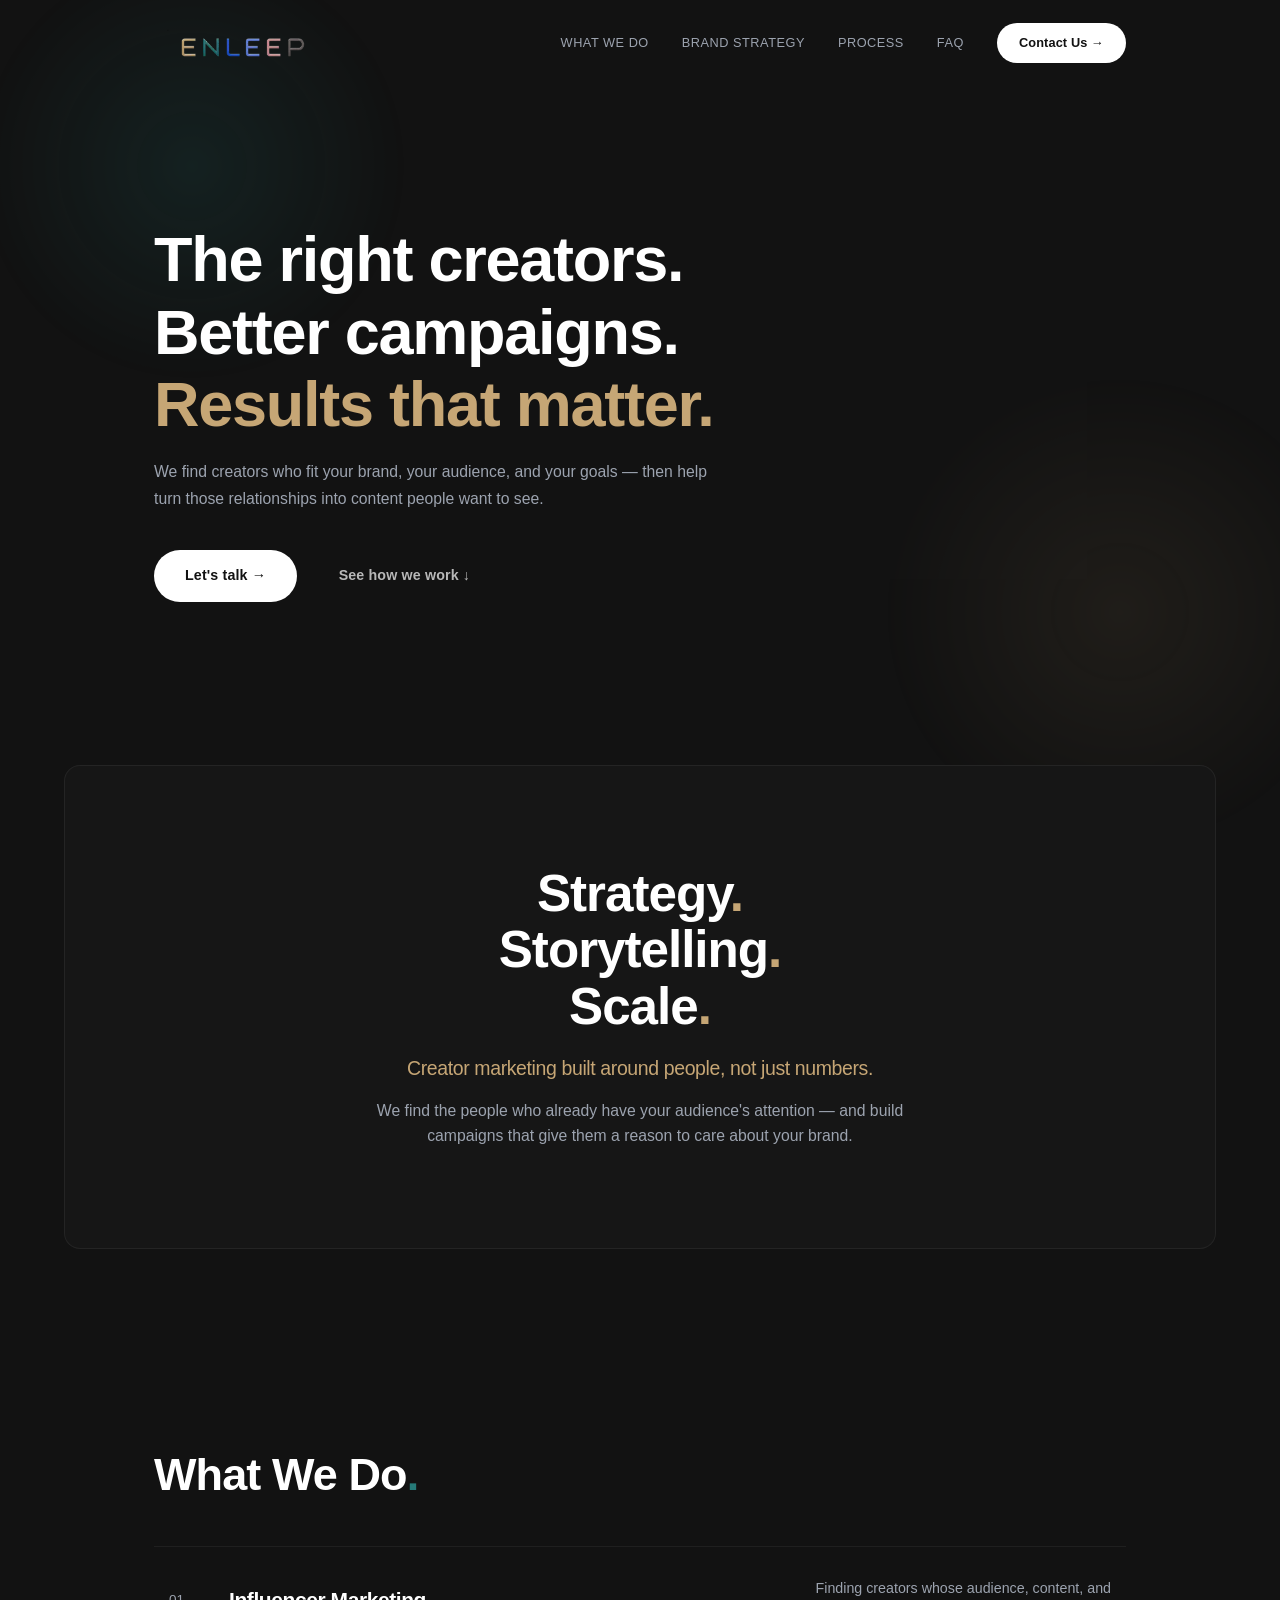
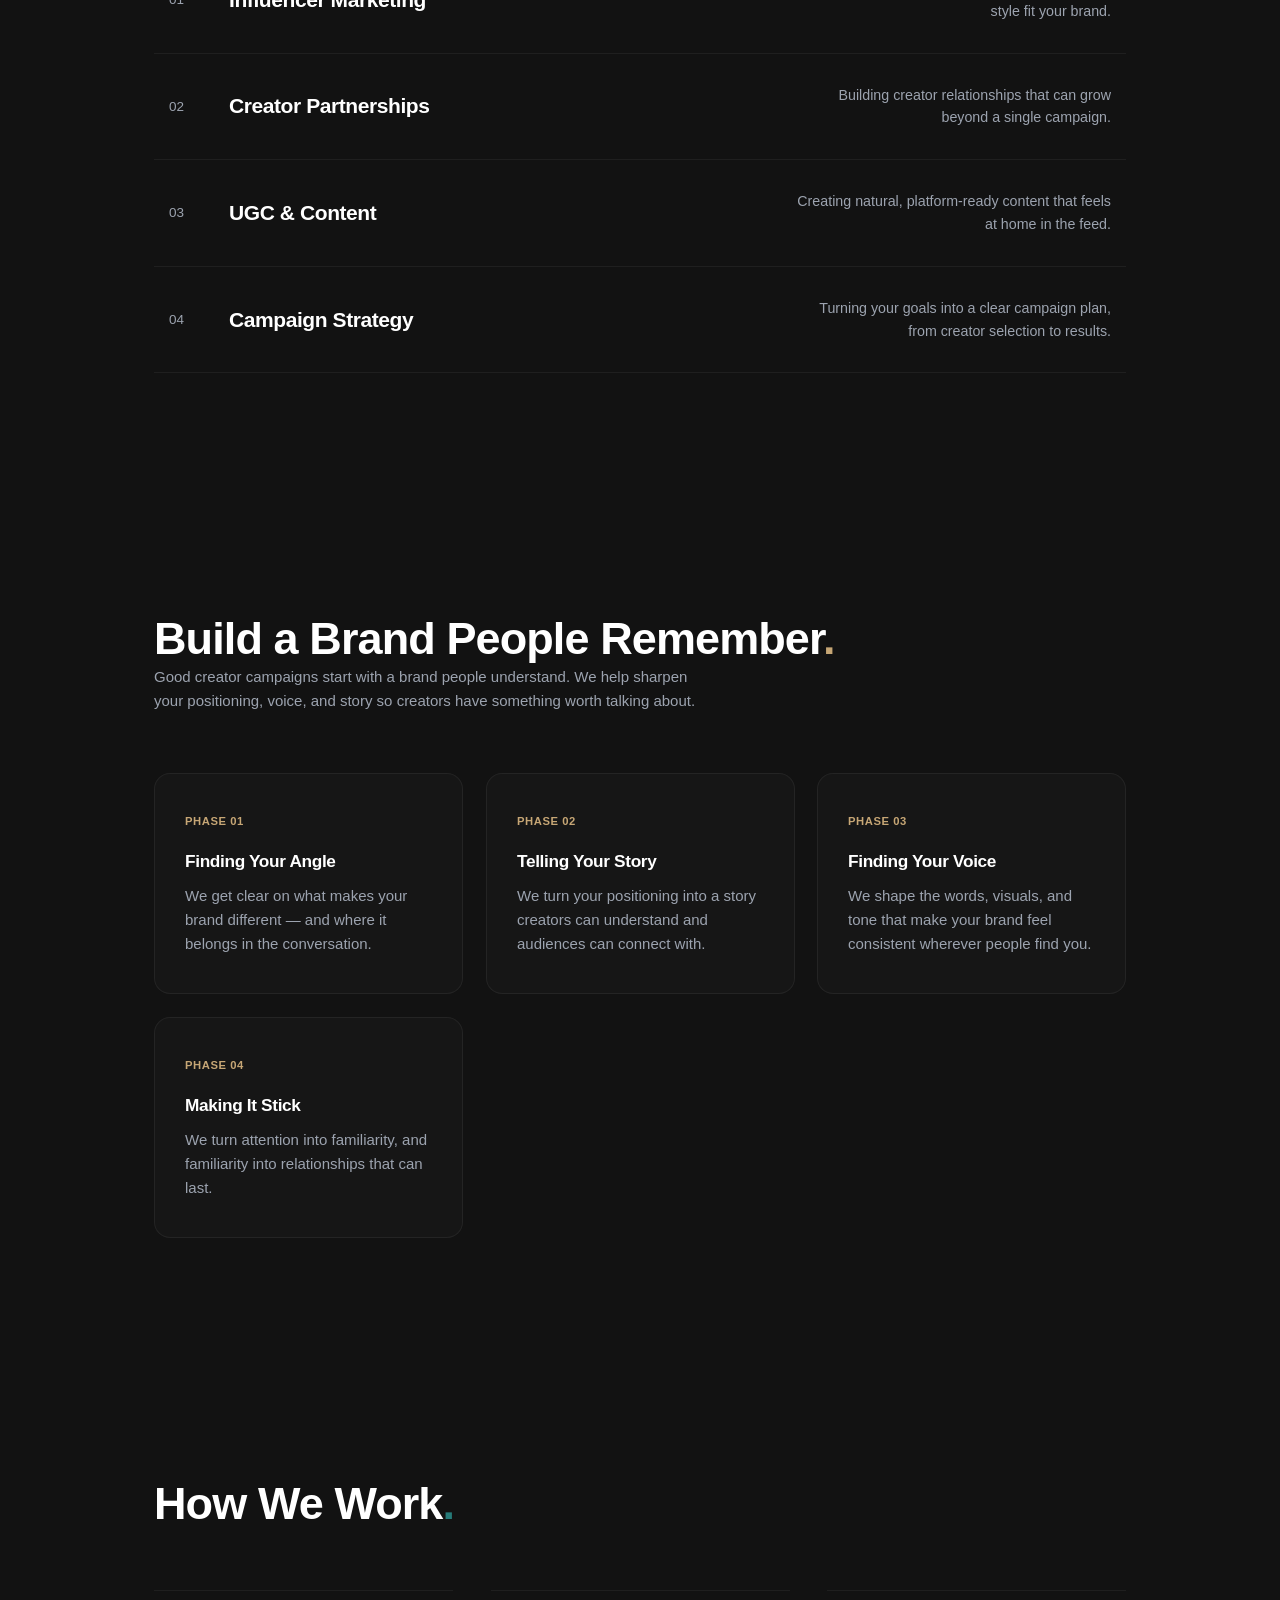
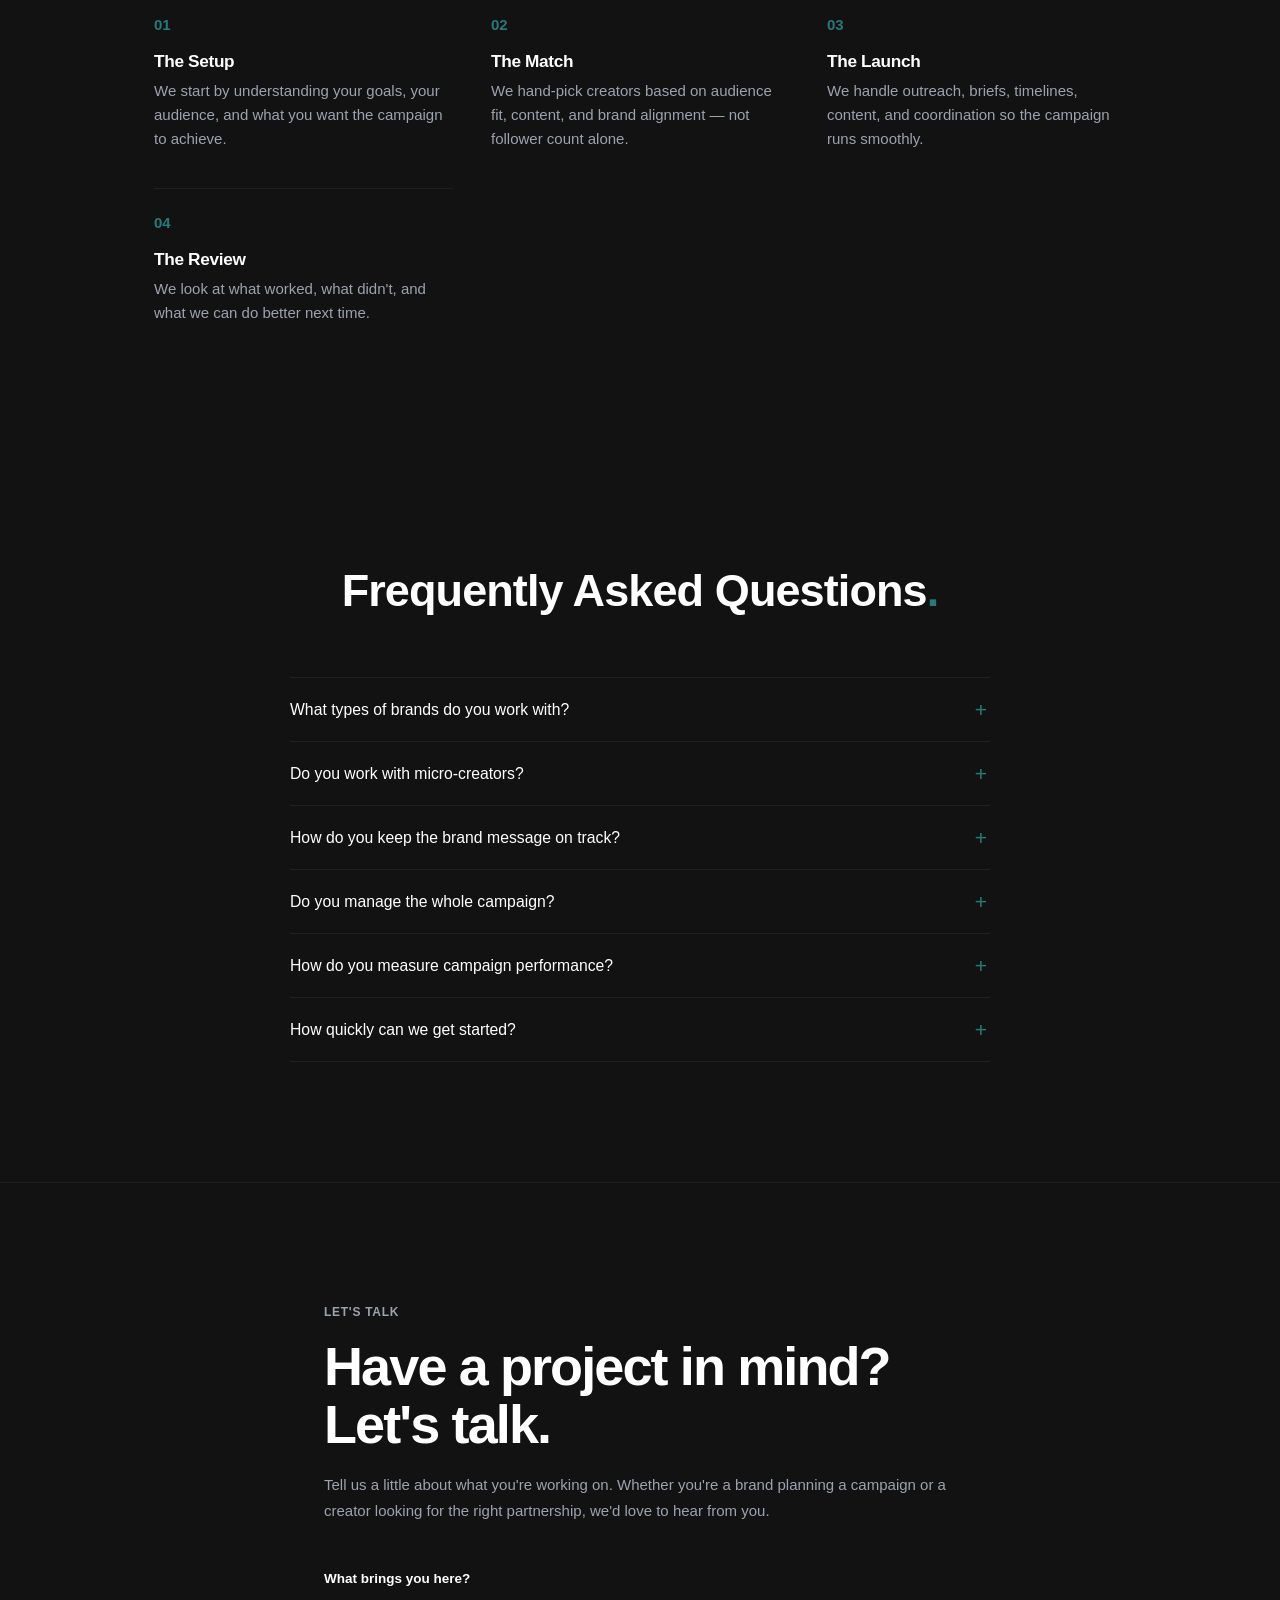
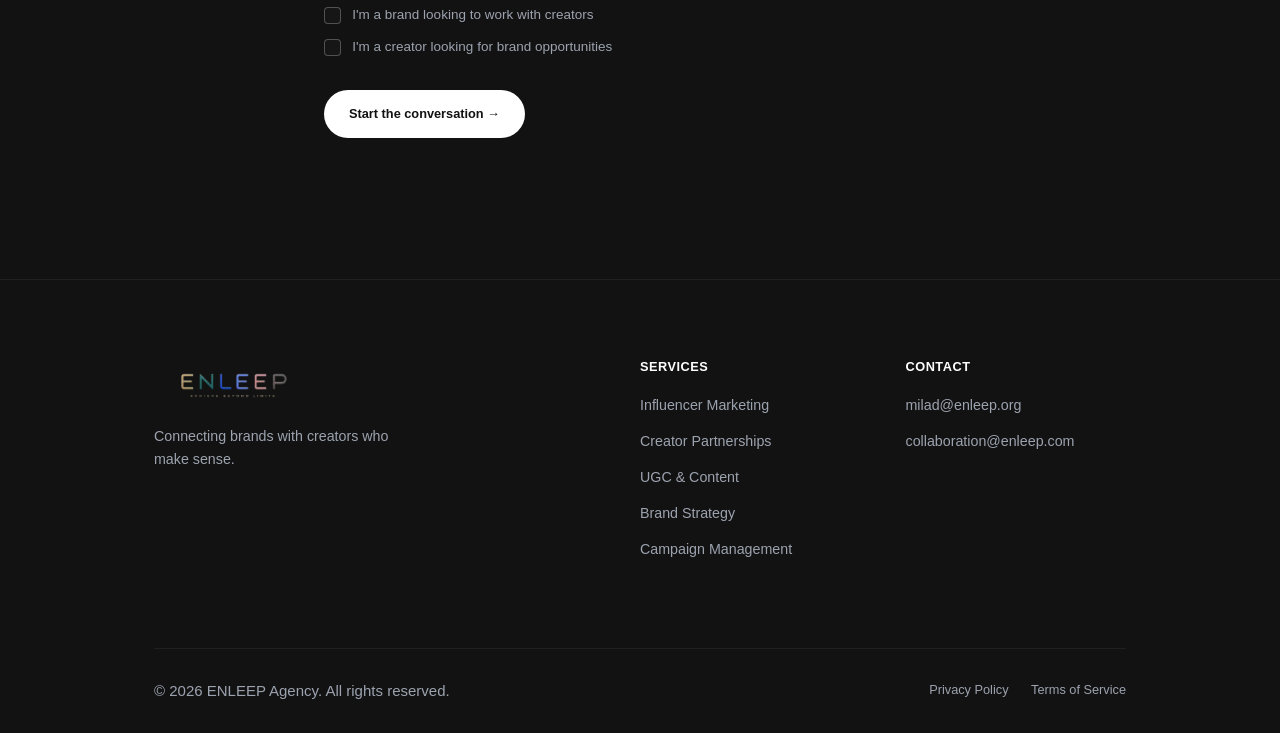
==== commit 6070fed1: "Update index.html" ====
--- a/index.html
+++ b/index.html
@@ -20,16 +20,6 @@
     <!-- External JavaScript -->
     <script src="script.js" defer></script>
 
-    <!-- Premium Editorial Typography Loading -->
-    <link rel="preconnect" href="https://fonts.googleapis.com">
-    <link rel="preconnect" href="https://fonts.gstatic.com" crossorigin>
-    <link rel="preload" as="style" href="https://fonts.googleapis.com/css2?family=Playfair+Display:ital,wght@0,400;0,500;1,500&family=Plus+Jakarta+Sans:wght@300;400;500;600;700&display=swap" onload="this.onload=null;this.rel='stylesheet'">
-    <noscript>
-        <link rel="stylesheet" href="https://fonts.googleapis.com/css2?family=Playfair+Display:ital,wght@0,400;0,500;1,500&family=Plus+Jakarta+Sans:wght@300;400;500;600;700&display=swap">
-        <!-- Graceful degradation for scroll reveals if JS is disabled -->
-        <style>.fade-up { opacity: 1 !important; transform: none !important; }</style>
-    </noscript>
-
     <!-- Structured Data / Schema -->
     <script type="application/ld+json">
     {
@@ -408,9 +398,10 @@
                     <h4>Services</h4>
                     <ul>
                         <li><a href="#work">Influencer Marketing</a></li>
-                        <li><a href="#brand-strategy">Brand Strategy</a></li>
+                        <li><a href="#work">Creator Partnerships</a></li>
+                        <li><a href="#work">UGC & Content</a></li>
+                        <li><a href="#branding">Brand Strategy</a></li>
                         <li><a href="#process">Campaign Management</a></li>
-                        <li><a href="#faq">FAQ</a></li>
                     </ul>
                 </div>
 
--- a/style.css
+++ b/style.css
@@ -36,7 +36,7 @@
     -webkit-font-smoothing: antialiased;
     -moz-osx-font-smoothing: grayscale;
     overflow-x: hidden;
-    width: 100%; /* Fixed horizontal overflow */
+    width: 100%;
 }
 
 /* Accessibility: Visible Focus States */
@@ -46,20 +46,22 @@
 }
 
 /* Ambient Orbs - Optimized for iOS Performance */
-/* Replaced expensive filter: blur() with hardware-friendly radial-gradients */
 .ambient-orb {
     position: fixed;
+    border-radius: 50%;
     z-index: -1;
     pointer-events: none;
-    border-radius: 50%;
+    transform: translateZ(0); 
 }
 .orb-1 { 
     top: -10%; left: -5%; width: 40vw; height: 40vw; 
-    background: radial-gradient(circle, rgba(38, 122, 120, 0.15) 0%, transparent 70%); 
+    background: radial-gradient(circle, var(--color-brand-teal) 0%, transparent 60%); 
+    opacity: 0.15; 
 }
 .orb-2 { 
     bottom: 0%; right: -10%; width: 45vw; height: 45vw; 
-    background: radial-gradient(circle, rgba(198, 166, 117, 0.08) 0%, transparent 70%); 
+    background: radial-gradient(circle, var(--color-brand-gold) 0%, transparent 60%); 
+    opacity: 0.08; 
 }
 
 /* Typography */
@@ -81,7 +83,10 @@
     color: var(--color-text-muted);
 }
 
-.text-accent-gradient { color: var(--color-brand-gold); }
+.text-accent-gradient {
+    color: var(--color-brand-gold); 
+}
+
 .dot-teal { color: var(--color-brand-teal); }
 .dot-gold { color: var(--color-brand-gold); }
 .text-center { text-align: center; }
@@ -89,7 +94,7 @@
 /* Layout */
 .container {
     width: 100%;
-    max-width: 1100px; 
+    max-width: 1100px;
     margin: 0 auto;
     padding: 0 5%;
 }
@@ -101,7 +106,7 @@
 
 /* Prevent fixed header from overlapping anchor sections */
 section[id] {
-    scroll-margin-top: 100px;
+    scroll-margin-top: 80px; 
 }
 
 a {
@@ -169,20 +174,21 @@
     background-color: rgba(255,255,255,0.04);
 }
 
-/* Scroll Animations */
+/* Scroll Animations - iOS Hardware Accelerated */
 .fade-up {
     transition: opacity 0.8s cubic-bezier(0.16, 1, 0.3, 1), transform 0.8s cubic-bezier(0.16, 1, 0.3, 1);
     will-change: opacity, transform;
+    backface-visibility: hidden;
 }
 
 body.js-ready .fade-up:not(.in-view) {
     opacity: 0;
-    transform: translateY(20px);
+    transform: translateY(20px) translateZ(0);
 }
 
 body.js-ready .fade-up.in-view {
     opacity: 1;
-    transform: translateY(0);
+    transform: translateY(0) translateZ(0);
 }
 
 .delay-1 { transition-delay: 0.1s; }
@@ -437,7 +443,7 @@
     transition: var(--transition-smooth);
 }
 
-.step:hover::before { background: var(--color-brand-gold); }
+.step:hover::before { background: var(--color-brand-teal); }
 
 .step-num {
     font-size: 1rem;
@@ -617,7 +623,10 @@
     background: rgba(255, 255, 255, 0.02);
     cursor: pointer;
     position: relative;
-    transition: background-color 0.2s ease, border-color 0.2s ease, box-shadow 0.2s ease;
+    transition:
+        background-color 0.2s ease,
+        border-color 0.2s ease,
+        box-shadow 0.2s ease;
 }
 
 .checkbox-label input[type="checkbox"]:hover {
@@ -658,7 +667,10 @@
     grid-template-rows: 0fr;
     opacity: 0;
     margin: 0;
-    transition: grid-template-rows 0.4s cubic-bezier(0.16, 1, 0.3, 1), opacity 0.25s ease, margin 0.4s ease;
+    transition:
+        grid-template-rows 0.4s cubic-bezier(0.16, 1, 0.3, 1),
+        opacity 0.25s ease,
+        margin 0.4s ease;
 }
 
 .dynamic-fields.is-visible {
@@ -699,7 +711,10 @@
     font-size: 0.9rem;
     line-height: 1.4;
     padding: 0.85rem 1rem;
-    transition: border-color 0.25s ease, background-color 0.25s ease, box-shadow 0.25s ease;
+    transition:
+        border-color 0.25s ease,
+        background-color 0.25s ease,
+        box-shadow 0.25s ease;
 }
 
 .form-input {
@@ -833,7 +848,6 @@
    RESPONSIVE / MOBILE 
    ========================================== */
 
-/* Tablet & Smaller Desktop */
 @media (max-width: 900px) {
     .nav-links { gap: 1.5rem; }
     .logo img { width: 160px; }
@@ -841,7 +855,6 @@
     .footer-grid { grid-template-columns: 1fr 1fr; }
 }
 
-/* Core Mobile Breakpoint */
 @media (max-width: 768px) {
     section { padding: 80px 0; }
     header { padding: 1rem 0; }
@@ -891,10 +904,8 @@
         margin-top: 1rem;
     }
 
-    /* Layout Adjustments */
     .hero { min-height: 70vh; padding-top: 100px; padding-bottom: 40px; }
     
-    /* Services rows stacked */
     .service-row {
         grid-template-columns: 40px 1fr;
         gap: 0.5rem;
@@ -910,10 +921,9 @@
     }
 
     .service-row:hover {
-        padding-left: 0.5rem; /* Cancel desktop hover shift on mobile */
-    }
-
-    /* Footer Mobile */
+        padding-left: 0.5rem; 
+    }
+
     .footer-grid {
         grid-template-columns: 1fr;
         gap: 2.5rem;
@@ -926,7 +936,6 @@
         gap: 1rem;
     }
 
-    /* Contact Form Tablet/Mobile */
     .contact-section { padding: 90px 0 100px; }
     .contact-container { max-width: 100%; }
     .contact-heading { font-size: clamp(2.2rem, 8vw, 3rem); }
@@ -936,7 +945,6 @@
     .submit-button { width: auto; }
 }
 
-/* Small Mobile Breakpoint */
 @media (max-width: 480px) {
     html { font-size: 14px; }
     .container { padding: 0 6%; }
@@ -959,7 +967,6 @@
         right: 4%;
     }
 
-    /* Contact Form Small Mobile */
     .contact-section { padding: 75px 0 85px; }
     .contact-heading { font-size: 2.25rem; letter-spacing: -0.03em; }
     .contact-description { font-size: 0.9rem; line-height: 1.65; }
@@ -967,4 +974,5 @@
     .dynamic-fields.is-visible { margin-bottom: 1.5rem; }
     .form-input, .form-textarea { font-size: 16px; } /* Prevents iOS zoom */
     .submit-button { width: 100%; min-height: 50px; justify-content: center; }
-}
+    .input-row { flex-direction: column; }
+}
